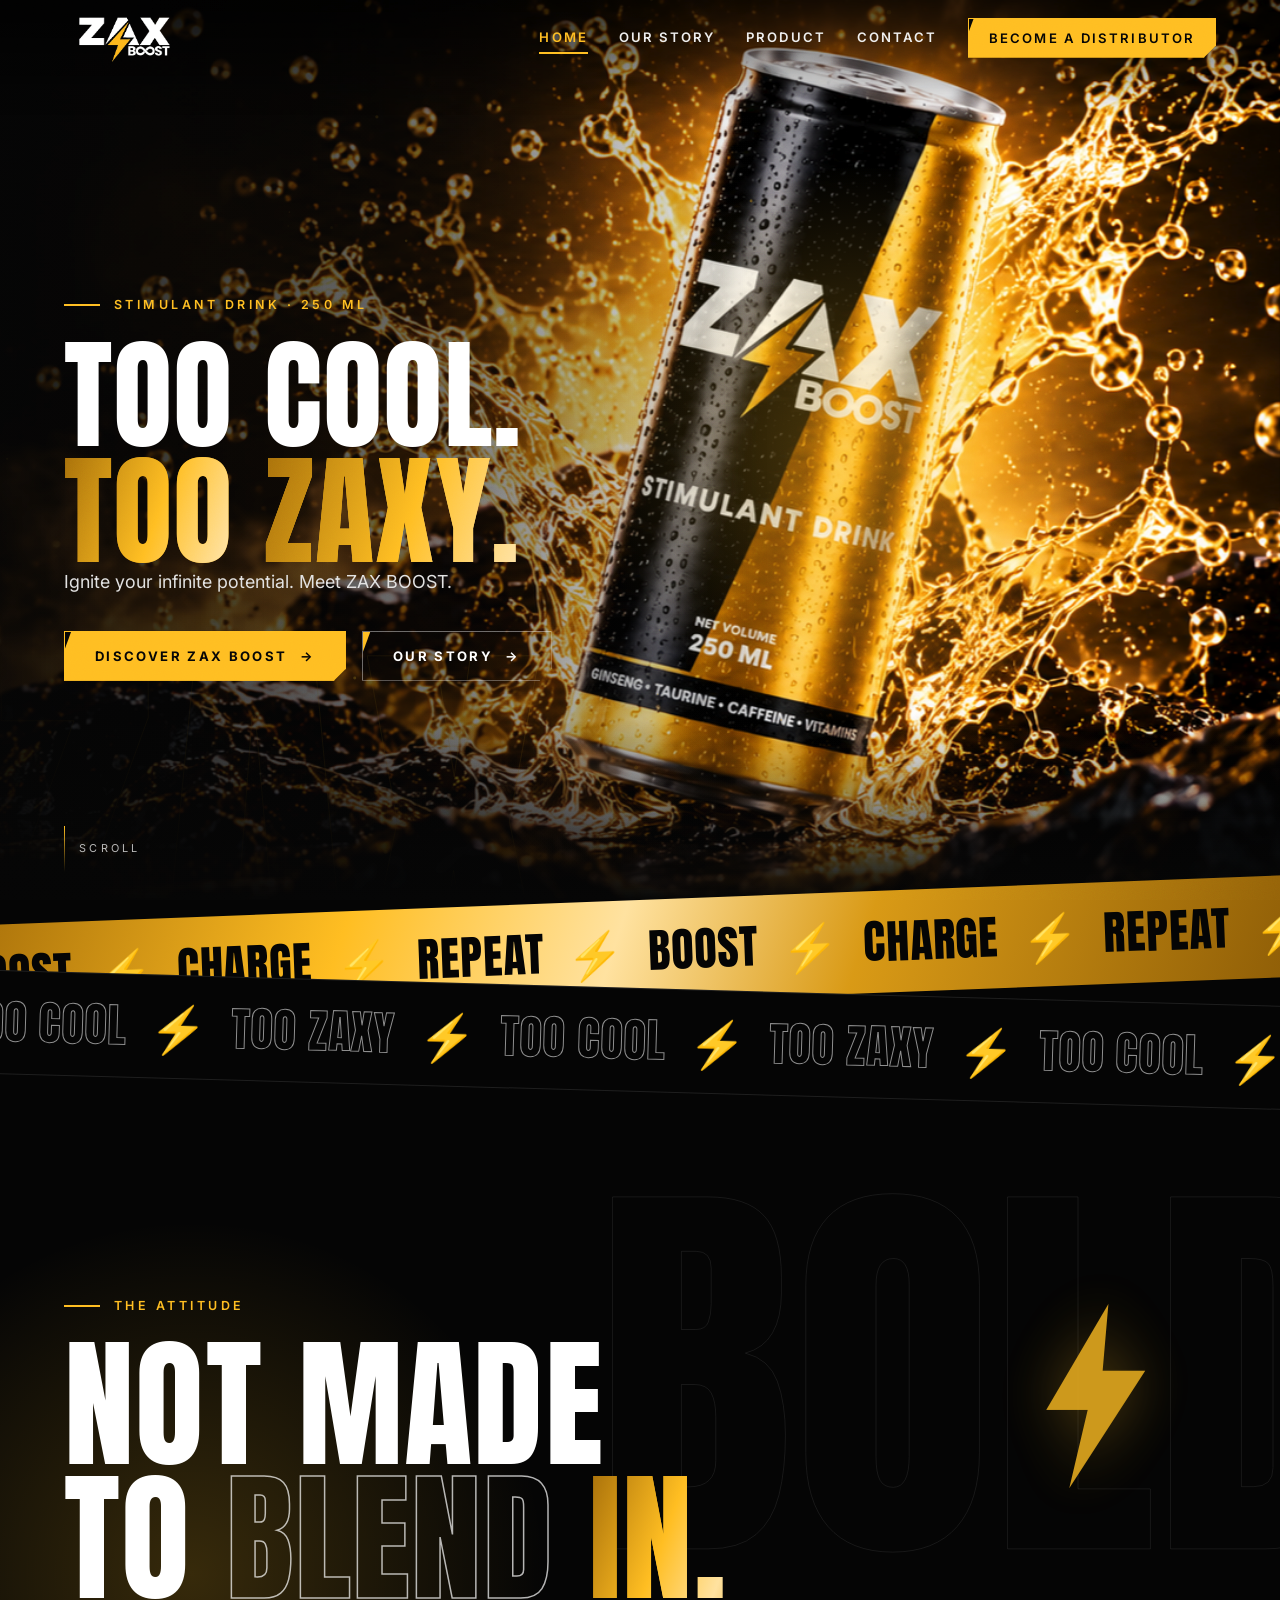
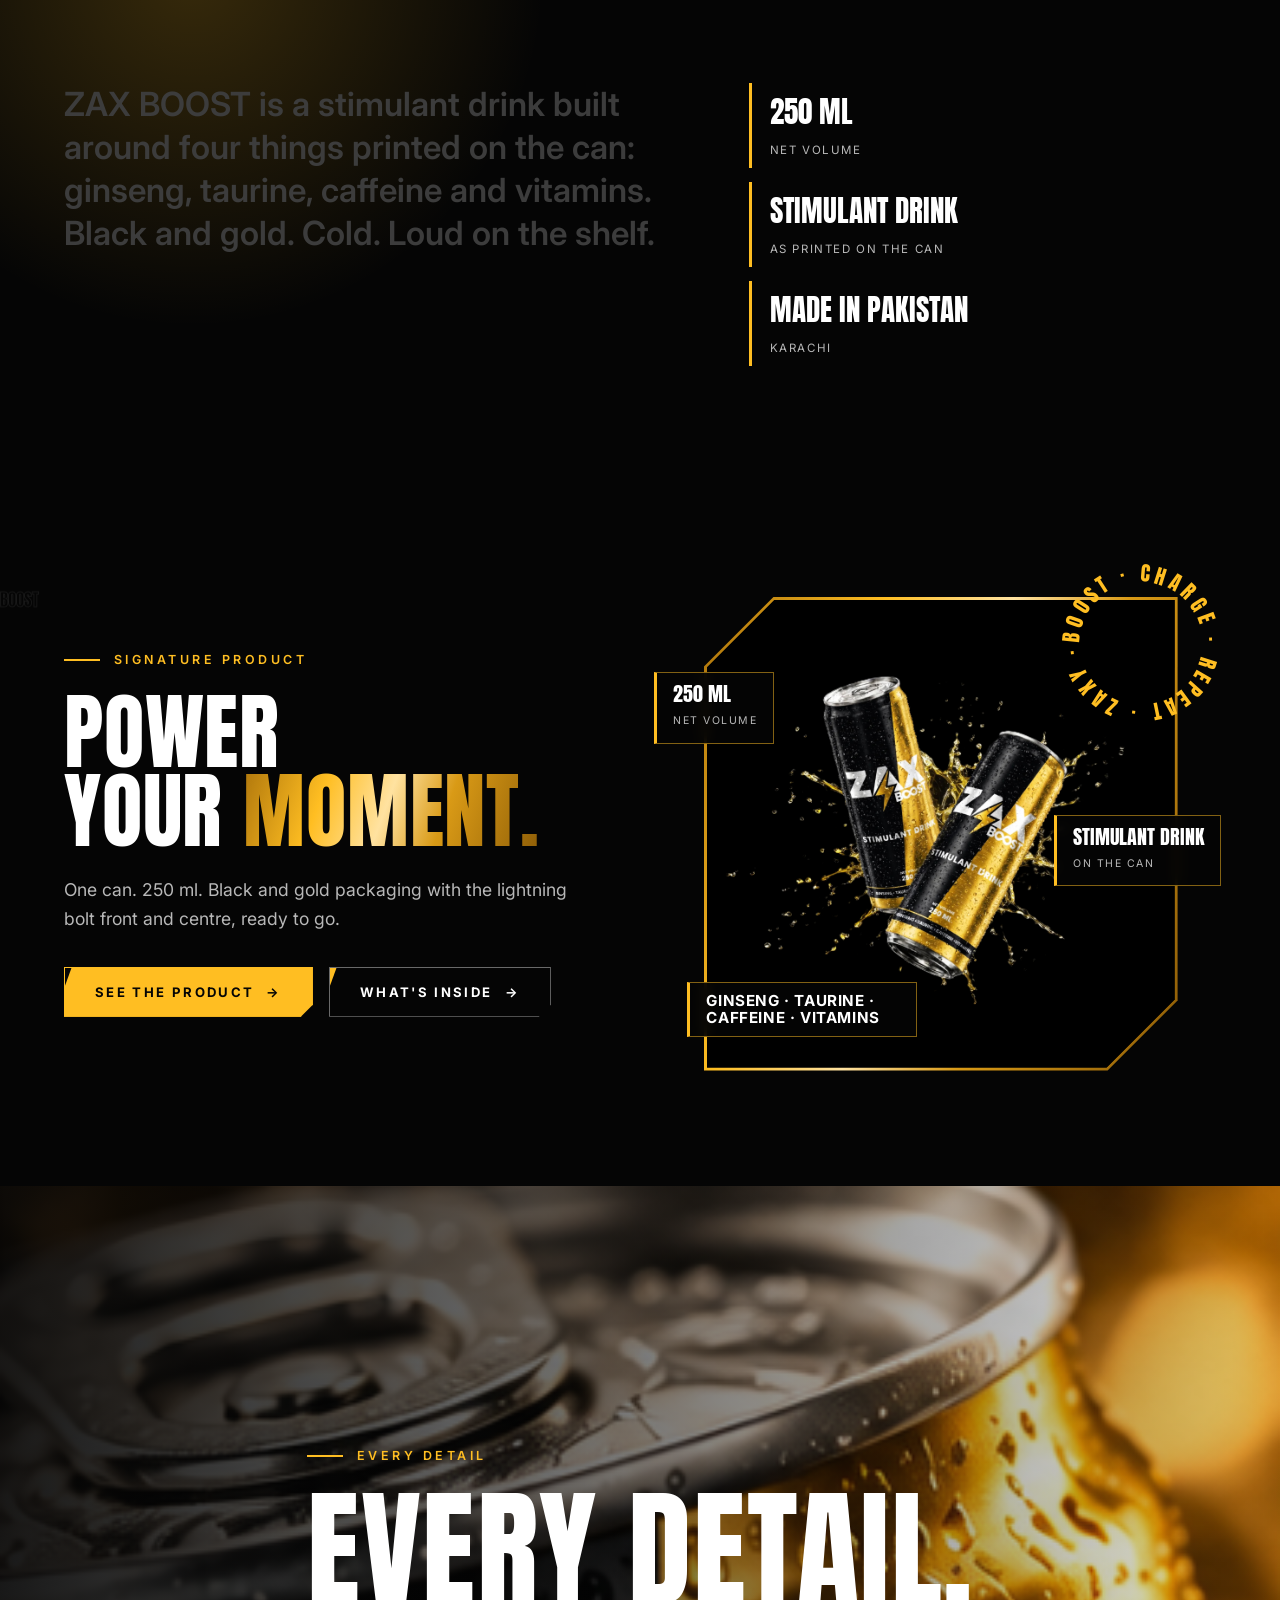
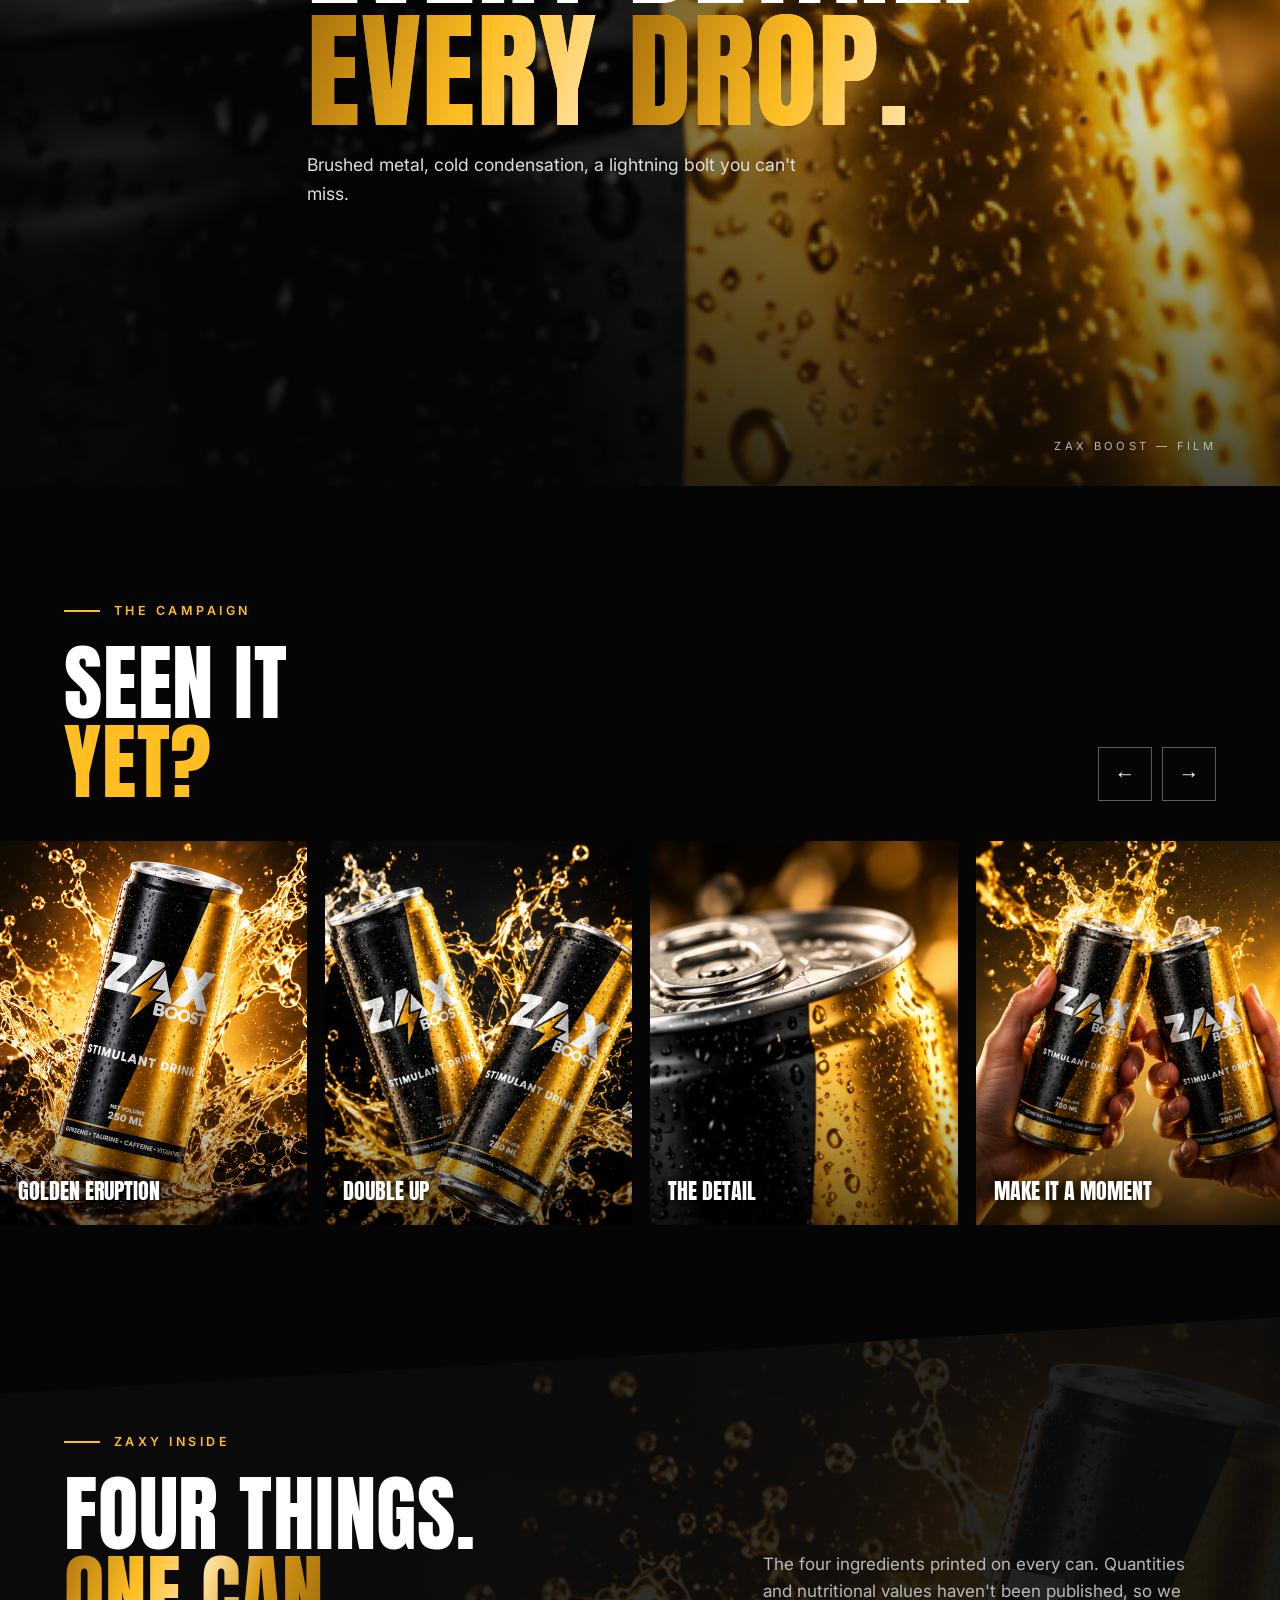
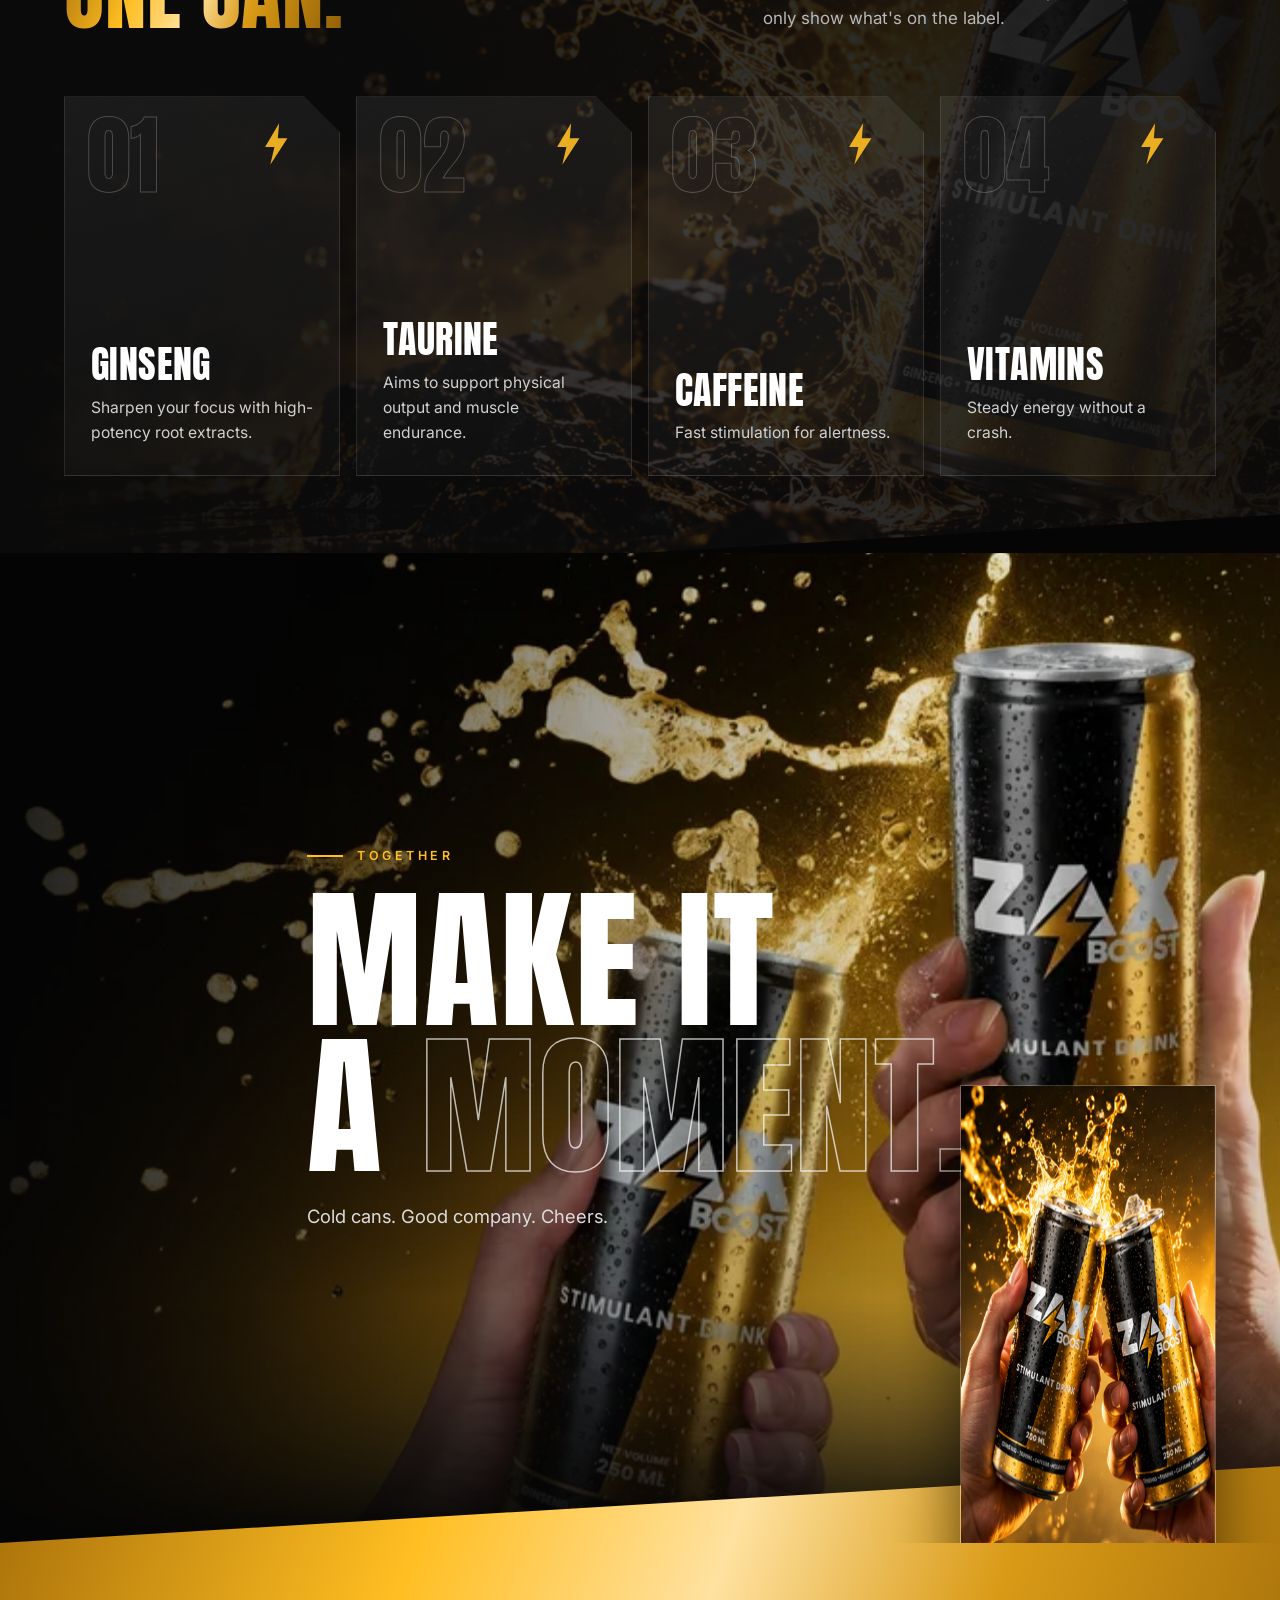
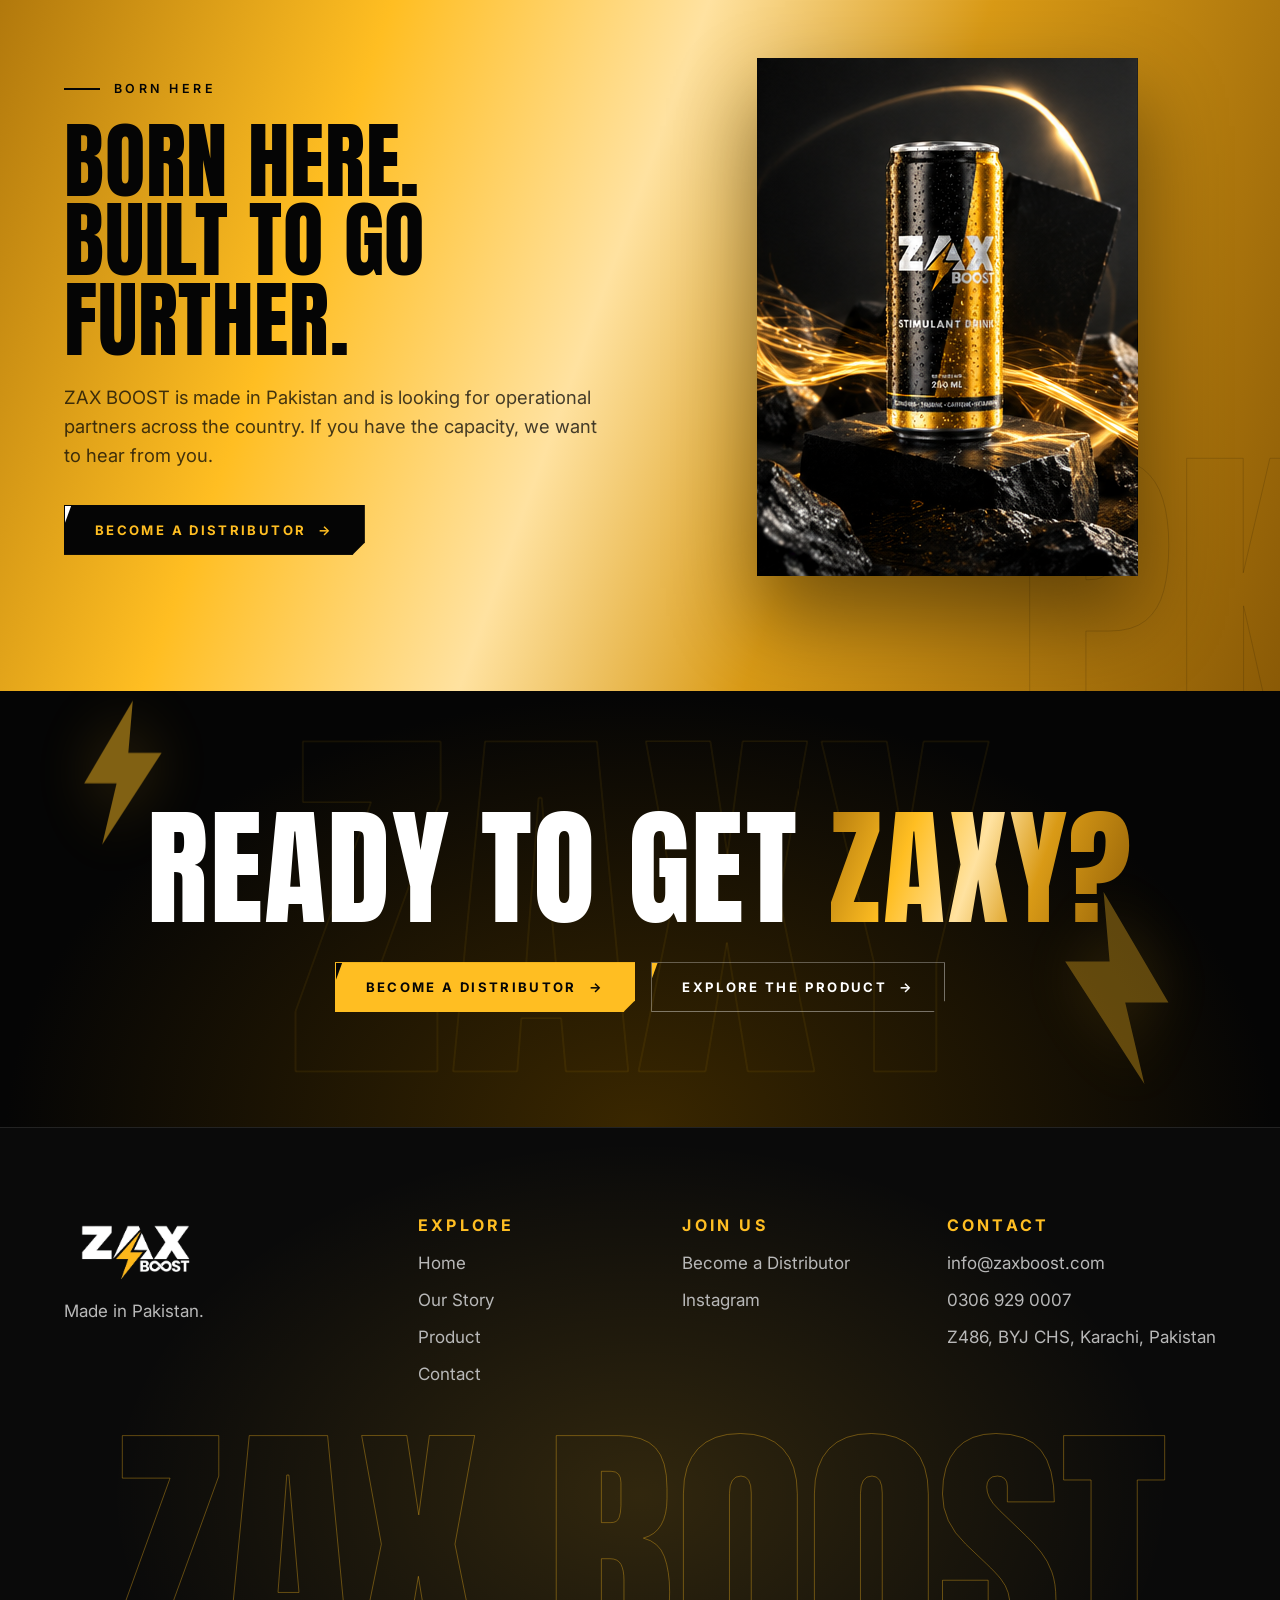
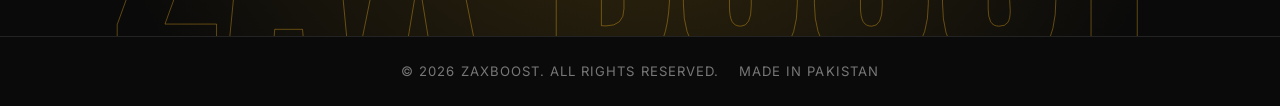
==== index.html @ 8b6665fb "Initial project setup" ====
<!doctype html>
<html lang="en">
<head>
<meta charset="utf-8">
<meta name="viewport" content="width=device-width,initial-scale=1">
<title>ZAX BOOST | Ignite Your Infinite Potential</title>
<meta name="description" content="ZAX BOOST stimulant drink — ginseng, taurine, caffeine and vitamins. Too cool. Too Zaxy. Made in Pakistan.">
<meta property="og:title" content="ZAX BOOST | Ignite Your Infinite Potential"><meta property="og:description" content="ZAX BOOST stimulant drink — ginseng, taurine, caffeine and vitamins. Too cool. Too Zaxy. Made in Pakistan."><meta property="og:type" content="website">
<meta property="og:image" content="assets/images/hero-splash-1.png">
<meta name="theme-color" content="#050505">
<link rel="icon" href="assets/images/logo.png">
<link rel="preload" as="image" href="assets/images/hero-splash-1.png" fetchpriority="high">
<link rel="preconnect" href="https://fonts.googleapis.com"><link rel="preconnect" href="https://fonts.gstatic.com" crossorigin>
<link href="https://fonts.googleapis.com/css2?family=Anton&family=Inter:wght@400;600;700&display=swap" rel="stylesheet">
<link rel="stylesheet" href="assets/css/style.css">
</head>
<body>
<a class="skip" href="#main">Skip to content</a>
<header class="site-header">
  <div class="wrap">
    <a class="logo" href="./" aria-label="ZAX BOOST home"><img src="assets/images/logo.png" alt="ZAX BOOST" width="755" height="331"></a>
    <button class="menu-btn" aria-expanded="false" aria-controls="nav" aria-label="Open menu"><span></span></button>
    <nav class="nav" id="nav" aria-label="Main">
      <a href="./" aria-current="page">Home</a>
      <a href="about/">Our Story</a>
      <a href="product/">Product</a>
      <a href="contact/">Contact</a>
      <a class="btn" href="distributor/">Become a Distributor</a>
    </nav>
  </div>
</header>
<main id="main">

<section class="hero" id="top">
  <div class="hero-still"><img src="assets/images/hero-splash-1.png" alt="A ZAX BOOST can erupting from golden liquid and black rock" fetchpriority="high" width="2057" height="765"></div>
  <div class="hero-video-wrap" aria-hidden="true"><video class="hero-video" data-hero autoplay muted loop playsinline preload="auto" poster="assets/images/hero-splash-1.png" tabindex="-1"><source src="assets/videos/video-a.mp4" type="video/mp4"></video></div>
  <div class="hero-glow" aria-hidden="true"></div>
  <div class="hero-word" aria-hidden="true" data-speed=".1">ZAX</div>
  <canvas id="sparks" aria-hidden="true"></canvas>
  <div class="wrap"><div class="hero-copy">
    <div class="eyebrow">Stimulant Drink · 250 ml</div>
    <h1 data-split data-now>Too cool.<br><em class="shine" style="font-style:normal">Too Zaxy.</em></h1>
    <p class="lead">Ignite your infinite potential. Meet ZAX BOOST.</p>
    <div class="btn-row"><a class="btn" href="product/">Discover ZAX BOOST</a><a class="btn ghost" href="about/">Our Story</a></div>
  </div></div>
  <div class="scroll-cue"><i></i>Scroll</div>
</section>
<div class="ribbons" aria-hidden="true">
  <div class="ribbon a"><div class="ribbon-track"><span>Boost</span><span>⚡</span><span>Charge</span><span>⚡</span><span>Repeat</span><span>⚡</span><span>Boost</span><span>⚡</span><span>Charge</span><span>⚡</span><span>Repeat</span><span>⚡</span><span>Boost</span><span>⚡</span><span>Charge</span><span>⚡</span><span>Repeat</span><span>⚡</span><span>Boost</span><span>⚡</span><span>Charge</span><span>⚡</span><span>Repeat</span><span>⚡</span><span>Boost</span><span>⚡</span><span>Charge</span><span>⚡</span><span>Repeat</span><span>⚡</span><span>Boost</span><span>⚡</span><span>Charge</span><span>⚡</span><span>Repeat</span><span>⚡</span><span>Boost</span><span>⚡</span><span>Charge</span><span>⚡</span><span>Repeat</span><span>⚡</span><span>Boost</span><span>⚡</span><span>Charge</span><span>⚡</span><span>Repeat</span><span>⚡</span></div></div>
  <div class="ribbon b"><div class="ribbon-track"><span>Too cool</span><span class="fill">⚡</span><span>Too Zaxy</span><span class="fill">⚡</span><span>Too cool</span><span class="fill">⚡</span><span>Too Zaxy</span><span class="fill">⚡</span><span>Too cool</span><span class="fill">⚡</span><span>Too Zaxy</span><span class="fill">⚡</span><span>Too cool</span><span class="fill">⚡</span><span>Too Zaxy</span><span class="fill">⚡</span><span>Too cool</span><span class="fill">⚡</span><span>Too Zaxy</span><span class="fill">⚡</span><span>Too cool</span><span class="fill">⚡</span><span>Too Zaxy</span><span class="fill">⚡</span><span>Too cool</span><span class="fill">⚡</span><span>Too Zaxy</span><span class="fill">⚡</span><span>Too cool</span><span class="fill">⚡</span><span>Too Zaxy</span><span class="fill">⚡</span></div></div>
</div>

<section class="section manifesto">
  <div class="bg-word" aria-hidden="true" style="right:-6vw;top:12%;font-size:clamp(12rem,32vw,30rem)" data-speed=".08">BOLD</div>
  <div class="glow" style="left:-15%;top:10%" aria-hidden="true"></div>
  <svg class="bolt" viewBox="0 0 100 160" style="right:10%;top:22%;width:clamp(60px,9vw,130px);opacity:.8" data-speed="-.1" aria-hidden="true"><path d="M62 0 8 92h36L28 160 94 58H57z"/></svg>
  <div class="wrap">
    <div class="eyebrow">The attitude</div>
    <h2 data-split>Not made<br>to <span class="outline">blend</span> <em class="shine" style="font-style:normal">in.</em></h2>
    <div class="cols">
      <p class="big" data-fill>ZAX BOOST is a stimulant drink built around four things printed on the can: ginseng, taurine, caffeine and vitamins. Black and gold. Cold. Loud on the shelf.</p>
      <ul class="chips reveal rv-right">
        <li><b>250 ml</b><small>Net volume</small></li>
        <li><b>Stimulant drink</b><small>As printed on the can</small></li>
        <li><b>Made in Pakistan</b><small>Karachi</small></li>
      </ul>
    </div>
  </div>
</section>

<section class="section showcase cut-both">
  <div class="bg-word" aria-hidden="true" data-speed=".07">BOOST</div>
  <div class="wrap showcase-grid">
    <div>
      <div class="eyebrow">Signature product</div>
      <h2 data-split>Power<br>your <span class="metal">moment.</span></h2>
      <p class="reveal d1" style="margin-top:26px;max-width:30em;font-size:1.1rem">One can. 250 ml. Black and gold packaging with the lightning bolt front and centre, ready to go.</p>
      <div class="btn-row reveal d2"><a class="btn" href="product/">See the product</a><a class="btn ghost" href="#ingredients">What's inside</a></div>
    </div>
    <div class="sc-visual reveal rv-scale" data-tilt>
  <div class="sc-border"><div class="sc-frame"><img src="assets/images/can-renders.jpg" alt="Two ZAX BOOST cans bursting through golden liquid on black" width="1080" height="1080" loading="lazy"><span class="sc-sweep" aria-hidden="true"></span></div></div>
  <div class="sc-tag t1"><b>250 ml</b><small>Net volume</small></div>
  <div class="sc-tag t2"><b>Stimulant drink</b><small>On the can</small></div>
  <div class="sc-tag t3"><b>Ginseng · Taurine · Caffeine · Vitamins</b></div>
  <svg class="ring-text" viewBox="0 0 120 120" aria-hidden="true"><defs><path id="rp" d="M60 60m-46 0a46 46 0 1 1 92 0a46 46 0 1 1-92 0"/></defs><text><textPath href="#rp" textLength="286" lengthAdjust="spacing">Boost · Charge · Repeat · Zaxy ·</textPath></text></svg>
</div>
  </div>
</section>

<section class="cine">
  <video class="bgvid" muted loop playsinline preload="none" poster="assets/images/macro-can-detail.png" data-src="assets/videos/video-b.mp4" aria-hidden="true" tabindex="-1"></video>
  <div class="wrap"><div style="max-width:760px"><div class="eyebrow">Every detail</div>
    <h2 data-split>Every detail.<br><span class="shine">Every drop.</span></h2>
    <p class="reveal d2" style="margin-top:20px;max-width:28em;font-size:1.1rem;color:#ddd">Brushed metal, cold condensation, a lightning bolt you can't miss.</p></div></div>
  <span class="tag">ZAX BOOST — film</span>
</section>

<section class="section" style="padding-bottom:clamp(60px,8vw,110px)">
  <div class="wrap rail-head">
    <div><div class="eyebrow">The campaign</div><h2 data-split>Seen it<br><span class="gold">yet?</span></h2></div>
    <div class="rail-ctrl"><button type="button" data-rail="prev" aria-label="Previous images">←</button><button type="button" data-rail="next" aria-label="Next images">→</button></div>
  </div>
  <div class="rail-wrap"><div class="rail" tabindex="0" aria-label="Campaign gallery, scroll horizontally"><figure class="rail-item" style="--op:78% 50%"><img src="assets/images/hero-splash-1.png" alt="ZAX BOOST can erupting from golden liquid and black rock" loading="lazy" draggable="false"><figcaption>Golden eruption</figcaption></figure><figure class="rail-item"><img src="assets/images/double-can-splash.png" alt="Two ZAX BOOST cans in a liquid splash" loading="lazy" draggable="false"><figcaption>Double up</figcaption></figure><figure class="rail-item"><img src="assets/images/macro-can-detail.png" alt="Close-up of a cold ZAX BOOST can lid" loading="lazy" draggable="false"><figcaption>The detail</figcaption></figure><figure class="rail-item"><img src="assets/images/hands-toasting.png" alt="Two hands toasting ZAX BOOST cans" loading="lazy" draggable="false"><figcaption>Make it a moment</figcaption></figure><figure class="rail-item"><img src="assets/images/product-pedestal.png" alt="ZAX BOOST can on a black stone pedestal" loading="lazy" draggable="false"><figcaption>On the rocks</figcaption></figure><figure class="rail-item"><img src="assets/images/ice-splash-action.png" alt="ZAX BOOST can mid-splash with ice cubes" loading="lazy" draggable="false"><figcaption>Ice cold</figcaption></figure><figure class="rail-item"><img src="assets/images/product-on-ice.png" alt="ZAX BOOST can on ice with golden splash" loading="lazy" draggable="false"><figcaption>Chilled</figcaption></figure></div></div>
</section>

<section class="section ingredients cut-both" id="ingredients" style="margin-block:calc(var(--cut) * -.5)">
  <video class="bgvid" muted loop playsinline preload="none" poster="assets/images/hero-splash-1.png" data-src="assets/videos/video-c.mp4" aria-hidden="true" tabindex="-1"></video>
  <div class="wrap">
    <div class="ingr-head">
      <div><div class="eyebrow">Zaxy inside</div><h2 data-split>Four things.<br><span class="metal">One can.</span></h2></div>
      <p class="reveal d1">The four ingredients printed on every can. Quantities and nutritional values haven't been published, so we only show what's on the label.</p>
    </div>
    <div class="ingr-grid"><article class="ingr-card reveal d0"><span class="num" aria-hidden="true">01</span><svg class="ib" viewBox="0 0 100 160" aria-hidden="true"><path d="M62 0 8 92h36L28 160 94 58H57z"/></svg><h3>Ginseng</h3><p>Sharpen your focus with high-potency root extracts.</p></article><article class="ingr-card reveal d1"><span class="num" aria-hidden="true">02</span><svg class="ib" viewBox="0 0 100 160" aria-hidden="true"><path d="M62 0 8 92h36L28 160 94 58H57z"/></svg><h3>Taurine</h3><p>Aims to support physical output and muscle endurance.</p></article><article class="ingr-card reveal d2"><span class="num" aria-hidden="true">03</span><svg class="ib" viewBox="0 0 100 160" aria-hidden="true"><path d="M62 0 8 92h36L28 160 94 58H57z"/></svg><h3>Caffeine</h3><p>Fast stimulation for alertness.</p></article><article class="ingr-card reveal d3"><span class="num" aria-hidden="true">04</span><svg class="ib" viewBox="0 0 100 160" aria-hidden="true"><path d="M62 0 8 92h36L28 160 94 58H57z"/></svg><h3>Vitamins</h3><p>Steady energy without a crash.</p></article></div>
  </div>
</section>

<section class="moment">
  <div class="bgimg-wrap" data-speed="-.08"><img src="assets/images/section3.jpg" alt="Two hands toasting ZAX BOOST cans in a golden splash" loading="lazy" width="1600" height="595"></div>
  <div class="wrap">
    <div class="eyebrow">Together</div>
    <h2 data-split>Make it<br>a <span class="outline">moment.</span></h2>
    <p class="reveal d2" style="max-width:26em;font-size:1.15rem;color:#ddd;margin-top:22px">Cold cans. Good company. Cheers.</p>
  </div>
  <img class="polaroid reveal rv-scale" src="assets/images/hands-toasting.png" alt="Hands toasting two ZAX BOOST cans" loading="lazy" width="394" height="518">
</section>

<section class="section panel-gold cut-top" style="margin-top:calc(var(--cut) * -1);padding-top:calc(var(--cut) + clamp(60px,9vw,130px))">
  <div class="bg-word" aria-hidden="true" data-speed=".05">PK</div>
  <div class="wrap split">
    <div>
      <div class="eyebrow">Born here</div>
      <h2 data-split>Born here.<br>Built to go further.</h2>
      <p class="reveal d1" style="margin-top:24px;max-width:32em;font-size:1.15rem">ZAX BOOST is made in Pakistan and is looking for operational partners across the country. If you have the capacity, we want to hear from you.</p>
      <div class="btn-row reveal d2"><a class="btn dark" href="distributor/">Become a Distributor</a></div>
    </div>
    <div class="frame reveal rv-scale" style="aspect-ratio:381/518"><img src="assets/images/product-pedestal.png" alt="ZAX BOOST can on a black stone pedestal" loading="lazy" width="381" height="518"></div>
  </div>
</section>

<section class="section cta-band"><div class="bg-word" aria-hidden="true" data-speed=".05">ZAXY</div><svg class="bolt" viewBox="0 0 100 160" style="left:6%;top:12%;width:90px;opacity:.5" data-speed=".1" aria-hidden="true"><path d="M62 0 8 92h36L28 160 94 58H57z"/></svg><svg class="bolt" viewBox="0 0 100 160" style="right:8%;bottom:10%;width:120px;opacity:.35;transform:scaleX(-1)" data-speed="-.06" aria-hidden="true"><path d="M62 0 8 92h36L28 160 94 58H57z"/></svg>
<div class="wrap"><h2 data-split>Ready to get <span class="metal">Zaxy?</span></h2><div class="btn-row reveal d1"><a class="btn" href="distributor/">Become a Distributor</a><a class="btn ghost" href="product/">Explore the Product</a></div></div></section>
</main>
<footer class="site-footer">
  <div class="wrap">
    <div class="foot-grid">
      <div><img src="assets/images/logo.png" alt="ZAX BOOST" width="755" height="331" loading="lazy"><p>Made in Pakistan.</p></div>
      <div><h3>Explore</h3><ul><li><a href="./">Home</a></li><li><a href="about/">Our Story</a></li><li><a href="product/">Product</a></li><li><a href="contact/">Contact</a></li></ul></div>
      <div><h3>Join Us</h3><ul><li><a href="distributor/">Become a Distributor</a></li><li><a href="https://www.instagram.com/zaxboost/" target="_blank" rel="noopener">Instagram</a></li></ul></div>
      <div><h3>Contact</h3><ul><li><a href="mailto:info@zaxboost.com">info@zaxboost.com</a></li><li><a href="tel:03069290007">0306 929 0007</a></li><li>Z486, BYJ CHS, Karachi, Pakistan</li></ul></div>
    </div>
    <div class="foot-mark" aria-hidden="true" data-speed="-.03">ZAX BOOST</div>
  </div>
  <div class="foot-bottom"><div class="wrap" style="display:flex;justify-content:space-between;gap:20px;flex-wrap:wrap"><span>© 2026 ZAXBOOST. All rights reserved.</span><span>Made in Pakistan</span></div></div>
</footer>
<script src="assets/js/main.js" defer></script>
</body>
</html>
---- assets/css/style.css ----
/* ZAX BOOST — design system + motion. Palette sampled from packaging + campaign renders. */
:root{
  --obsidian:#050505; --black:#0a0a0a; --charcoal:#141414; --panel:#111; --line:rgba(255,255,255,.1);
  --gold:#d99a16; --gold-hot:#ffbe22; --champagne:#ffe2a0; --white:#fff; --grey:#b8b8b8;
  --metal:linear-gradient(110deg,#a8700a 0%,#ffbe22 28%,#ffe2a0 48%,#d99a16 66%,#8a5a06 100%);
  --display:"Anton","Bebas Neue","Arial Narrow Bold",Impact,sans-serif;
  --body:"Inter","Segoe UI",system-ui,-apple-system,Arial,sans-serif;
  --gutter:clamp(20px,5vw,72px); --max:1320px; --header:76px; --cut:clamp(28px,6vw,90px);
  --ease:cubic-bezier(.2,.7,.2,1);
}
*,*::before,*::after{box-sizing:border-box}
html{scroll-behavior:smooth;-webkit-text-size-adjust:100%;overflow-x:clip}
body{margin:0;background:var(--obsidian);color:var(--white);font-family:var(--body);font-size:17px;line-height:1.6;overflow-x:clip}
body::after{content:"";position:fixed;inset:0;z-index:150;pointer-events:none;opacity:.07;mix-blend-mode:overlay;background-image:url("data:image/svg+xml;utf8,<svg xmlns='http://www.w3.org/2000/svg' width='180' height='180'><filter id='n'><feTurbulence type='fractalNoise' baseFrequency='.9' numOctaves='2' stitchTiles='stitch'/></filter><rect width='100%' height='100%' filter='url(%23n)'/></svg>")}
img,video{max-width:100%;display:block}
a{color:inherit;text-decoration:none}
h1,h2,h3{font-family:var(--display);font-weight:400;text-transform:uppercase;line-height:.95;margin:0;letter-spacing:.01em}
h1{font-size:clamp(3rem,9vw,8.5rem)} h2{font-size:clamp(2.4rem,6.5vw,5.8rem)} h3{font-size:clamp(1.5rem,2.6vw,2.2rem)}
p{margin:0 0 1em;color:var(--grey)}
.gold{color:var(--gold-hot)}
.metal{background:var(--metal);-webkit-background-clip:text;background-clip:text;color:transparent;-webkit-text-fill-color:transparent}
.outline{color:transparent;-webkit-text-stroke:1.5px rgba(255,255,255,.7)}
.wrap{max-width:var(--max);margin:0 auto;padding:0 var(--gutter);position:relative}
.eyebrow{font-size:.78rem;letter-spacing:.28em;text-transform:uppercase;color:var(--gold-hot);display:flex;align-items:center;gap:14px;margin-bottom:22px;font-weight:600}
.eyebrow::before{content:"";width:36px;height:2px;background:var(--gold-hot)}
:focus-visible{outline:2px solid var(--gold-hot);outline-offset:3px}
.skip{position:absolute;left:-999px;top:8px;background:var(--gold-hot);color:#000;padding:10px 16px;z-index:300;font-weight:700}
.skip:focus{left:8px}
[data-speed]{transform:translate3d(0,var(--py,0px),0) scale(var(--sc,1));will-change:transform}

/* progress + back to top + cursor */
.progress{position:fixed;top:0;left:0;right:0;height:3px;z-index:210;transform:scaleX(0);transform-origin:left;background:var(--metal)}
.to-top{position:fixed;right:22px;bottom:22px;z-index:120;width:52px;height:52px;border:1.5px solid var(--gold-hot);background:rgba(5,5,5,.8);color:var(--gold-hot);cursor:pointer;opacity:0;visibility:hidden;transform:translateY(14px);transition:.4s var(--ease);clip-path:polygon(0 0,100% 0,100% 70%,70% 100%,0 100%);font-size:1.3rem}
.to-top.show{opacity:1;visibility:visible;transform:none}
.to-top:hover{background:var(--gold-hot);color:#000}
.cursor-dot,.cursor-ring{position:fixed;left:0;top:0;z-index:220;pointer-events:none;border-radius:50%;opacity:0;transition:opacity .3s,width .3s var(--ease),height .3s var(--ease),background .3s,border-color .3s;will-change:transform}
.cursor-dot{width:6px;height:6px;margin:-3px 0 0 -3px;background:var(--gold-hot)}
.cursor-ring{width:36px;height:36px;margin:-18px 0 0 -18px;border:1.5px solid rgba(255,190,34,.7)}
.cursor-on .cursor-dot,.cursor-on .cursor-ring{opacity:1}
.cursor-hover .cursor-ring{width:64px;height:64px;margin:-32px 0 0 -32px;background:rgba(255,190,34,.12);border-color:var(--gold-hot)}

/* header */
.site-header{position:fixed;inset:0 0 auto 0;height:var(--header);z-index:100;display:flex;align-items:center;transition:background .4s,height .4s var(--ease),border-color .4s;border-bottom:1px solid transparent}
.site-header::before{content:"";position:absolute;inset:0 0 -40px;background:linear-gradient(rgba(0,0,0,.75),transparent);z-index:-1;transition:opacity .4s;pointer-events:none}
.site-header.solid{height:60px;background:rgba(5,5,5,.9);backdrop-filter:blur(12px);border-color:var(--line)}
.site-header.solid::before{opacity:0}
.site-header .wrap{display:flex;align-items:center;justify-content:space-between;width:100%}
.logo img{height:54px;width:auto;object-fit:contain;transition:height .4s var(--ease)}
.site-header.solid .logo img{height:40px}
.nav{display:flex;align-items:center;gap:clamp(16px,2.4vw,36px)}
.nav a{font-size:.82rem;letter-spacing:.16em;text-transform:uppercase;font-weight:600;position:relative;padding:6px 0;color:#eee;transition:color .25s}
.nav a:not(.btn)::after{content:"";position:absolute;left:0;bottom:0;height:2px;width:100%;background:var(--gold-hot);transform:scaleX(0);transform-origin:right;transition:transform .4s var(--ease)}
.nav a:not(.btn):hover::after,.nav a[aria-current="page"]::after{transform:scaleX(1);transform-origin:left}
.nav a:hover,.nav a[aria-current="page"]{color:var(--gold-hot)}
.menu-btn{display:none;background:rgba(5,5,5,.5);border:1px solid var(--line);color:#fff;width:46px;height:46px;border-radius:2px;cursor:pointer;position:relative;z-index:2}
.menu-btn span,.menu-btn span::before,.menu-btn span::after{position:absolute;left:12px;width:20px;height:2px;background:#fff;content:"";transition:.3s}
.menu-btn span{top:22px}.menu-btn span::before{left:0;top:-7px}.menu-btn span::after{left:0;top:7px}
.menu-open .menu-btn span{background:transparent}
.menu-open .menu-btn span::before{top:0;transform:rotate(45deg)}.menu-open .menu-btn span::after{top:0;transform:rotate(-45deg)}

/* buttons */
.btn{--mx:0px;--my:0px;display:inline-flex;align-items:center;gap:12px;padding:16px 30px;font:700 .82rem var(--body);letter-spacing:.18em;text-transform:uppercase;border:1.5px solid var(--gold-hot);background:var(--gold-hot);color:#050505;cursor:pointer;position:relative;overflow:hidden;transition:color .3s,transform .25s var(--ease),box-shadow .3s;isolation:isolate;transform:translate(var(--mx),var(--my));clip-path:polygon(0 0,100% 0,100% calc(100% - 12px),calc(100% - 12px) 100%,0 100%)}
.btn::before{content:"";position:absolute;inset:0;background:var(--obsidian);transform:translateX(-101%) skewX(-20deg);transform-origin:left;transition:transform .5s var(--ease);z-index:-1}
.btn::after{content:"→";transition:transform .3s var(--ease)}
.btn:hover{color:var(--gold-hot);box-shadow:0 10px 30px rgba(255,190,34,.25)}
.btn:hover::before{transform:translateX(0) skewX(-20deg) scaleX(1.3)}
.btn:hover::after{transform:translateX(6px)}
.btn:active{transform:translate(var(--mx),var(--my)) scale(.96)}
.btn.ghost{background:transparent;color:#fff;border-color:rgba(255,255,255,.4)}
.btn.ghost::before{background:var(--gold-hot)}
.btn.ghost:hover{color:#050505;border-color:var(--gold-hot)}
.btn.dark{background:#050505;color:var(--gold-hot);border-color:#050505}
.btn.dark::before{background:#fff}
.btn.dark:hover{color:#050505}
.nav a.btn{padding:11px 20px;color:#050505}.nav a.btn::after{display:none}.nav a.btn:hover,.nav a.btn[aria-current="page"]:hover{color:var(--gold-hot)}
.nav a.btn[aria-current="page"]{color:#050505}
.btn-row{display:flex;gap:16px;flex-wrap:wrap;margin-top:34px}

/* split-word headline reveal */
.js [data-split] .w{display:inline-block;overflow:hidden;vertical-align:top;padding:.04em .02em .1em;margin:-.04em -.02em -.1em}
.js [data-split] .wi{display:inline-block;transform:translateY(112%) rotate(4deg);transform-origin:left bottom;transition:transform 1s var(--ease);transition-delay:calc(var(--i,0)*70ms)}
.js [data-split].in .wi{transform:none}
.shine .wi,.shine{background:var(--metal);background-size:220% 100%;-webkit-background-clip:text;background-clip:text;color:transparent;-webkit-text-fill-color:transparent;animation:shimmer 6s linear infinite}
@keyframes shimmer{to{background-position:-220% 0}}
.js [data-fill] .fw{color:#3c3c3c;transition:color .35s}
.js [data-fill] .fw.on{color:#fff}

/* hero */
.hero{position:relative;min-height:100svh;display:flex;align-items:center;overflow:hidden;background:var(--obsidian);isolation:isolate}
.hero-still{position:absolute;inset:0;z-index:0;transition:opacity 1.2s .3s}
.hero-still img{width:100%;height:100%;object-fit:cover;object-position:78% 50%;transform:scale(1.08);animation:heroZoom 2.4s var(--ease) forwards}
@keyframes heroZoom{to{transform:none}}
.hero-video-wrap{position:absolute;top:0;bottom:0;right:-3%;width:78%;z-index:1;opacity:0;transition:opacity 1.2s;-webkit-mask-image:linear-gradient(90deg,transparent 0,#000 30%);mask-image:linear-gradient(90deg,transparent 0,#000 30%)}
.hero-video{width:100%;height:100%;object-fit:cover}
.hero.is-playing .hero-video-wrap{opacity:1}
.hero.is-playing .hero-still{opacity:0}
.hero-glow{position:absolute;right:8%;top:14%;width:50vw;height:50vw;max-width:760px;max-height:760px;border-radius:50%;background:radial-gradient(circle,rgba(255,190,34,.3),transparent 62%);z-index:1;animation:pulse 6s ease-in-out infinite;pointer-events:none}
@keyframes pulse{50%{transform:scale(1.12);opacity:.65}}
.hero-word{position:absolute;left:-1vw;bottom:-5vw;z-index:1;font-family:var(--display);font-size:32vw;line-height:.8;color:transparent;-webkit-text-stroke:1px rgba(255,190,34,.18);pointer-events:none;white-space:nowrap;user-select:none}
#sparks{position:absolute;inset:0;width:100%;height:100%;z-index:2;pointer-events:none}
.hero::after{content:"";position:absolute;inset:0;z-index:2;background:linear-gradient(90deg,rgba(5,5,5,.92) 0%,rgba(5,5,5,.55) 36%,transparent 60%),linear-gradient(0deg,var(--obsidian) 0,transparent 20%);pointer-events:none}
.hero .wrap{z-index:3;padding-top:var(--header);width:100%}
.hero-copy{max-width:min(720px,56vw)}
.hero h1{font-size:clamp(3.2rem,9.5vw,9rem)}
.hero p.lead{font-size:clamp(1.05rem,1.4vw,1.3rem);max-width:28em;color:#e2e2e2;opacity:0;transform:translateY(20px);transition:.9s .9s var(--ease)}
.hero .btn-row{opacity:0;transform:translateY(20px);transition:.9s 1.1s var(--ease)}
.hero.ready .lead,.hero.ready .btn-row{opacity:1;transform:none}
.scroll-cue{position:absolute;bottom:28px;left:var(--gutter);z-index:3;display:flex;align-items:center;gap:14px;font-size:.68rem;letter-spacing:.3em;text-transform:uppercase;color:var(--grey)}
.scroll-cue i{display:block;width:1px;height:46px;background:linear-gradient(var(--gold-hot),transparent);animation:cue 2s ease-in-out infinite;transform-origin:top}
@keyframes cue{0%{transform:scaleY(0)}50%{transform:scaleY(1)}100%{transform:scaleY(1);opacity:0}}

/* ribbon marquee */
.ribbons{position:relative;z-index:5;margin:-5vw 0;padding:5vw 0;pointer-events:none}
.ribbon{overflow:hidden;white-space:nowrap;padding:14px 0;transform:rotate(-2.2deg);width:106%;margin-left:-3%}
.ribbon.a{background:var(--metal);color:#050505}
.ribbon.b{background:#050505;border-block:1px solid var(--line);transform:rotate(1.6deg);margin-top:-14px}
.ribbon-track{display:inline-flex;animation:marq 32s linear infinite}
.ribbon.b .ribbon-track{animation-direction:reverse;animation-duration:40s}
.ribbon span{font-family:var(--display);font-size:clamp(1.6rem,3.6vw,3rem);text-transform:uppercase;padding-right:.5em;letter-spacing:.02em}
.ribbon.b span{color:transparent;-webkit-text-stroke:1px rgba(255,255,255,.55)}
.ribbon.b span.fill{color:var(--gold-hot);-webkit-text-stroke:0}
@keyframes marq{to{transform:translateX(-50%)}}

/* sections */
section{position:relative}
.section{padding:clamp(64px,9vw,130px) 0}
.split{display:grid;grid-template-columns:1fr 1fr;gap:clamp(30px,6vw,100px);align-items:center}
.glow{position:absolute;width:60vw;height:60vw;max-width:800px;max-height:800px;border-radius:50%;background:radial-gradient(circle,rgba(255,190,34,.2),transparent 65%);pointer-events:none}
.bg-word{position:absolute;font-family:var(--display);text-transform:uppercase;line-height:.8;color:transparent;-webkit-text-stroke:1px rgba(255,255,255,.08);pointer-events:none;white-space:nowrap;user-select:none;z-index:0}
.bolt{position:absolute;pointer-events:none;z-index:0;filter:drop-shadow(0 0 30px rgba(255,190,34,.4))}
.bolt path{fill:var(--gold-hot)}
.cut-top{clip-path:polygon(0 var(--cut),100% 0,100% 100%,0 100%);margin-top:calc(var(--cut) * -1)}
.cut-bottom{clip-path:polygon(0 0,100% 0,100% calc(100% - var(--cut)),0 100%)}
.cut-both{clip-path:polygon(0 var(--cut),100% 0,100% calc(100% - var(--cut)),0 100%)}
.frame{position:relative;overflow:hidden;background:#000}
.frame img{width:100%;height:100%;object-fit:cover}
.parallax img{--sc:1.14}

/* manifesto */
.manifesto{overflow:hidden;padding-top:clamp(120px,16vw,230px)}
.manifesto h2{font-size:clamp(3.2rem,11vw,10.5rem);position:relative;z-index:1}
.manifesto .cols{display:grid;grid-template-columns:1.3fr 1fr;gap:clamp(30px,6vw,100px);margin-top:clamp(40px,6vw,80px);align-items:start;position:relative;z-index:1}
.manifesto .big{font-size:clamp(1.4rem,2.6vw,2.2rem);line-height:1.3;font-weight:600;margin:0}
.chips{list-style:none;margin:0;padding:0;display:grid;gap:14px}
.chips li{border-left:3px solid var(--gold-hot);padding:6px 0 6px 18px}
.chips b{display:block;font-family:var(--display);font-weight:400;font-size:1.8rem;text-transform:uppercase}
.chips small{color:var(--grey);letter-spacing:.14em;text-transform:uppercase;font-size:.72rem}

/* product showcase */
.ring-text{position:absolute;right:-4%;bottom:-6%;width:clamp(110px,16vw,190px);z-index:3;animation:spin 22s linear infinite}
.ring-text text{font-family:var(--display);font-size:15px;letter-spacing:.14em;fill:var(--gold-hot);text-transform:uppercase}

/* cinematic video */
.cine{min-height:100svh;display:flex;align-items:center;overflow:hidden;background:#000}
.bgvid,.cine>img.bgimg{position:absolute;inset:0;width:100%;height:100%;object-fit:cover}
.cine::after{content:"";position:absolute;inset:0;background:linear-gradient(90deg,rgba(5,5,5,.92),rgba(5,5,5,.45) 60%,rgba(5,5,5,.1)),linear-gradient(0deg,rgba(5,5,5,.7),transparent 40%)}
.cine .wrap{z-index:2}
.cine h2{font-size:clamp(3rem,10vw,9.5rem)}
.cine .tag{position:absolute;right:var(--gutter);bottom:30px;z-index:2;font-size:.7rem;letter-spacing:.3em;text-transform:uppercase;color:var(--grey)}

/* campaign rail */
.rail-head{display:flex;justify-content:space-between;align-items:flex-end;gap:20px;flex-wrap:wrap;margin-bottom:40px}
.rail-ctrl{display:flex;gap:10px}
.rail-ctrl button{width:54px;height:54px;border:1.5px solid rgba(255,255,255,.35);background:transparent;color:#fff;font-size:1.3rem;cursor:pointer;transition:.3s}
.rail-ctrl button:hover{background:var(--gold-hot);border-color:var(--gold-hot);color:#000}
.rail{display:flex;gap:18px;overflow-x:auto;scroll-snap-type:x proximity;padding:0 var(--gutter) 28px;scrollbar-width:thin;scrollbar-color:var(--gold) transparent;cursor:grab}
.rail.drag{cursor:grabbing;scroll-snap-type:none}
.rail-item{flex:0 0 auto;width:clamp(240px,24vw,340px);aspect-ratio:4/5;scroll-snap-align:start;position:relative;overflow:hidden;background:#000;margin:0}
.rail-item img{width:100%;height:100%;object-fit:cover;object-position:var(--op,50% 50%);transition:transform 1.4s var(--ease);-webkit-user-drag:none;user-select:none}
.rail-item:hover img{transform:scale(1.06)}
.rail-item figcaption{position:absolute;left:18px;bottom:16px;font-family:var(--display);text-transform:uppercase;font-size:1.4rem;text-shadow:0 2px 14px #000;z-index:2}
.rail-item::after{content:"";position:absolute;inset:0;background:linear-gradient(0deg,rgba(0,0,0,.6),transparent 40%);pointer-events:none}

/* ingredients */
.ingredients{background:var(--black);overflow:hidden}
.ingredients .bgvid{opacity:.4;mix-blend-mode:screen}
.ingredients::before{content:"";position:absolute;inset:0;z-index:1;background:linear-gradient(90deg,var(--black) 0,rgba(10,10,10,.6) 55%,rgba(10,10,10,.85));pointer-events:none}
.ingredients .wrap{z-index:2}

/* lifestyle */
.moment{min-height:110vh;display:flex;align-items:center;overflow:hidden;background:#000}
.moment>.bgimg-wrap{position:absolute;inset:-8% 0}
.moment>.bgimg-wrap img{width:100%;height:100%;object-fit:cover;object-position:70% 50%}
.moment::after{content:"";position:absolute;inset:0;background:linear-gradient(90deg,rgba(5,5,5,.9),rgba(5,5,5,.1) 70%),linear-gradient(0deg,var(--obsidian),transparent 25%)}
.moment .wrap{z-index:2}
.moment h2{font-size:clamp(3.4rem,12vw,11rem)}
.moment .polaroid{position:absolute;right:var(--gutter);bottom:-60px;width:clamp(150px,20vw,260px);z-index:3;border:1px solid rgba(255,255,255,.2);box-shadow:0 30px 60px rgba(0,0,0,.6);transform:rotate(4deg)}

/* distributor / gold panel */
.panel-gold{background:var(--metal);color:#050505;overflow:hidden}
.panel-gold p{color:rgba(5,5,5,.75)}
.panel-gold .eyebrow{color:#050505}.panel-gold .eyebrow::before{background:#050505}
.panel-gold .bg-word{-webkit-text-stroke:1px rgba(0,0,0,.14);font-size:clamp(9rem,26vw,24rem);right:-4vw;bottom:-6vw}
.panel-gold .frame{max-width:420px;margin-inline:auto;box-shadow:0 40px 80px rgba(0,0,0,.45);transform:rotate(2.5deg)}
.rule{height:2px;background:var(--metal);transform:scaleX(0);transform-origin:left;transition:transform 1.4s var(--ease)}
.rule.in{transform:none}
.no-js .rule{transform:none}

/* CTA */
.cta-band{text-align:center;background:radial-gradient(ellipse at 50% 100%,#3a2700,var(--obsidian) 70%);overflow:hidden}
.cta-band .bg-word{left:50%;top:50%;font-size:clamp(8rem,30vw,28rem);transform:translate(-50%,-50%);-webkit-text-stroke:1px rgba(255,190,34,.14)}
.cta-band .wrap{z-index:1}
.cta-band h2{font-size:clamp(3rem,10vw,9rem)}
.cta-band .btn-row{justify-content:center}

/* inner pages */
.page-hero{position:relative;padding:calc(var(--header) + clamp(70px,11vw,160px)) 0 clamp(50px,7vw,100px);background:radial-gradient(ellipse at 80% 0,#2a1b00 0,var(--obsidian) 60%);border-bottom:1px solid var(--line);overflow:hidden;isolation:isolate}
.page-hero .bgvid{opacity:.5;z-index:-2;mix-blend-mode:screen}
.page-hero::before{content:"";position:absolute;inset:0;z-index:-1;background:linear-gradient(90deg,var(--obsidian) 10%,rgba(5,5,5,.3))}
.page-hero .bg-word{right:-2vw;bottom:-3vw;font-size:clamp(8rem,24vw,22rem);-webkit-text-stroke-color:rgba(255,190,34,.14);z-index:-1}
.page-hero h1{font-size:clamp(3.2rem,10vw,9rem)}
.page-hero p.lead{font-size:1.2rem;max-width:36em;margin-top:26px}
.tile{position:relative;aspect-ratio:4/5;overflow:hidden;background:#000}
.tile img{width:100%;height:100%;object-fit:cover;transition:transform 1.2s var(--ease)}
.tile:hover img{transform:scale(1.06)}
.tile figcaption{position:absolute;left:18px;bottom:16px;font-family:var(--display);text-transform:uppercase;font-size:1.3rem;text-shadow:0 2px 12px #000}
.cards-row{display:grid;grid-template-columns:repeat(3,1fr);gap:20px;margin-top:60px}
.facts{display:grid;grid-template-columns:repeat(4,1fr);gap:1px;background:var(--line);border:1px solid var(--line);margin-top:50px}
.facts div{background:var(--black);padding:28px}
.facts b{display:block;font-family:var(--display);font-weight:400;font-size:2rem;color:var(--gold-hot);text-transform:uppercase}
.facts small{color:var(--grey);letter-spacing:.14em;text-transform:uppercase;font-size:.72rem}
.split .split .split .split .full-bleed{min-height:90vh;display:flex;align-items:flex-end;overflow:hidden;background:#000}
.full-bleed>img{position:absolute;inset:0;width:100%;height:100%;object-fit:cover}
.full-bleed::after{content:"";position:absolute;inset:0;background:linear-gradient(0deg,rgba(5,5,5,.9),transparent 55%)}
.full-bleed .wrap{z-index:2;padding-bottom:clamp(40px,7vw,90px)}

/* forms */
form.card{background:var(--panel);border:1px solid var(--line);padding:clamp(24px,4vw,52px);clip-path:polygon(0 0,100% 0,100% calc(100% - 28px),calc(100% - 28px) 100%,0 100%)}
.field{margin-bottom:22px}
.field label{display:block;font-size:.74rem;letter-spacing:.18em;text-transform:uppercase;font-weight:700;margin-bottom:8px}
.field label .req{color:var(--gold-hot)}
.field input,.field select,.field textarea{width:100%;background:#000;border:1.5px solid #333;color:#fff;padding:15px 16px;font:inherit;border-radius:2px;transition:border-color .25s,box-shadow .25s}
.field textarea{min-height:130px;resize:vertical}
.field input:focus,.field select:focus,.field textarea:focus{outline:none;border-color:var(--gold-hot);box-shadow:0 0 0 3px rgba(255,190,34,.18)}
.field.invalid input,.field.invalid select{border-color:#ff6b5e}
.err{color:#ff8a7e;font-size:.85rem;margin-top:6px;display:none}
.field.invalid .err{display:block}
.form-status{margin-top:20px;padding:16px;border:1px solid var(--line);display:none;font-size:.95rem}
.form-status.show{display:block}
.form-status.error{border-color:#ff6b5e;color:#ffb3aa}
.form-status.ok{border-color:var(--gold-hot);color:var(--champagne)}
.contact-list{list-style:none;padding:0;margin:30px 0 0}
.contact-list li{padding:22px 0;border-bottom:1px solid var(--line)}
.contact-list small{display:block;color:var(--gold-hot);letter-spacing:.2em;text-transform:uppercase;font-size:.72rem;margin-bottom:4px}
.contact-list a,.contact-list span{font-size:1.25rem;color:#fff}
.contact-list a:hover{color:var(--gold-hot)}

/* footer */
.site-footer{background:var(--black);border-top:1px solid var(--line);padding:90px 0 0;overflow:hidden;position:relative}
.site-footer::before{content:"";position:absolute;left:50%;bottom:-30%;width:90vw;height:60vw;transform:translateX(-50%);background:radial-gradient(ellipse,rgba(255,190,34,.16),transparent 65%);pointer-events:none}
.foot-grid{display:grid;grid-template-columns:1.4fr 1fr 1fr 1.2fr;gap:40px;position:relative}
.foot-grid img{height:64px;width:auto;margin-bottom:16px}
.foot-grid h3{font-size:1rem;letter-spacing:.2em;color:var(--gold-hot);margin-bottom:16px;font-family:var(--body);font-weight:700}
.foot-grid ul{list-style:none;margin:0;padding:0}
.foot-grid li{margin-bottom:10px;color:var(--grey)}
.foot-grid a{color:var(--grey);transition:color .25s,padding .25s}.foot-grid a:hover{color:var(--gold-hot);padding-left:6px}
.foot-mark{font-family:var(--display);text-transform:uppercase;font-size:clamp(5rem,21vw,20rem);line-height:.78;text-align:center;white-space:nowrap;margin:60px 0 -.12em;color:transparent;-webkit-text-stroke:1px rgba(255,190,34,.35);user-select:none;position:relative}
.foot-bottom{padding:24px 0;border-top:1px solid var(--line);display:flex;justify-content:space-between;gap:20px;flex-wrap:wrap;font-size:.82rem;color:#777;letter-spacing:.08em;text-transform:uppercase;position:relative;background:var(--black)}

/* reveals (visible without JS) */
.js .reveal{opacity:0;transform:translateY(40px);transition:opacity 1s var(--ease),transform 1s var(--ease)}
.js .reveal.rv-left{transform:translateX(-70px)}
.js .reveal.rv-right{transform:translateX(70px)}
.js .reveal.rv-scale{transform:scale(.88)}
.js .reveal.in{opacity:1;transform:none}
.js .clip{clip-path:inset(0 0 100% 0);transition:clip-path 1.3s var(--ease)}
.js .clip.clip-x{clip-path:inset(0 100% 0 0)}
.js .clip.in{clip-path:inset(0)}
.js .d1{transition-delay:.1s}.js .d2{transition-delay:.2s}.js .d3{transition-delay:.3s}

@media (max-width:960px){
  .menu-btn{display:block}
  .nav{position:fixed;inset:0;background:rgba(5,5,5,.98);flex-direction:column;justify-content:center;gap:26px;clip-path:circle(0 at calc(100% - 44px) 38px);transition:clip-path .6s var(--ease);visibility:hidden}
  .nav a{font-size:1.5rem;opacity:0;transform:translateY(24px);transition:opacity .5s,transform .5s var(--ease),color .25s}
  .nav a.btn{font-size:.9rem}
  .menu-open .nav{clip-path:circle(150% at calc(100% - 44px) 38px);visibility:visible}
  .menu-open .nav a{opacity:1;transform:none;transition-delay:calc(var(--i,0)*70ms + .15s)}
  .menu-open{overflow:hidden}
  .split,.manifesto .cols,.showcase-grid,.c-hero-grid,.c-form-grid{grid-template-columns:1fr}
    .cards-row{grid-template-columns:1fr 1fr}
  .facts{grid-template-columns:1fr 1fr}
  .foot-grid{grid-template-columns:1fr 1fr}
      .hero{align-items:flex-end}
  .hero-still{inset:0 0 auto 0;height:64%}
  .hero-video-wrap{inset:0 0 auto 0;width:100%;height:64%;right:0;-webkit-mask-image:linear-gradient(0deg,transparent 0,#000 30%);mask-image:linear-gradient(0deg,transparent 0,#000 30%)}
  .hero-glow{top:2%;right:-10%;width:90vw;height:90vw}
  .hero::after{background:linear-gradient(0deg,var(--obsidian) 22%,rgba(5,5,5,.6) 48%,transparent 70%)}
  .hero-copy{max-width:none;padding-bottom:70px}
  .hero-word{font-size:46vw;bottom:auto;top:12%}
  .scroll-cue{display:none}
  .rail-item{width:68vw}
  .cine::after{background:linear-gradient(0deg,rgba(5,5,5,.9),rgba(5,5,5,.2) 70%)}
  .cine{align-items:flex-end;padding-bottom:70px}
  .moment .polaroid{display:none}
  .to-top{right:14px;bottom:14px}
}
@media (max-width:560px){
  body{font-size:16px}
  .cards-row,.foot-grid{grid-template-columns:1fr}
  .btn{padding:15px 22px}
  .logo img{height:44px}
  .ribbon span{font-size:1.5rem}
}
@media (hover:none){.cursor-dot,.cursor-ring{display:none}}
@media (prefers-reduced-motion:reduce){
  *,*::before,*::after{animation-duration:.001ms!important;animation-iteration-count:1!important;transition-duration:.001ms!important;transition-delay:0s!important;scroll-behavior:auto!important}
  .js .reveal,.js .clip,.js [data-split] .wi,.rule{opacity:1;transform:none;clip-path:none}
  .hero p.lead,.hero .btn-row{opacity:1;transform:none}
  #sparks,.cursor-dot,.cursor-ring{display:none}
  .ribbon-track{animation:none}
}

/* showcase (framed product visual) */
.showcase-grid{display:grid;grid-template-columns:1fr 1.05fr;gap:clamp(30px,6vw,100px);align-items:center}
.sc-visual{position:relative;perspective:1100px;max-width:600px;width:100%;margin-inline:auto;padding:0 clamp(0px,3vw,40px)}
.sc-border{background:var(--metal);padding:3px;clip-path:polygon(0 70px,70px 0,100% 0,100% calc(100% - 70px),calc(100% - 70px) 100%,0 100%);transform:rotateX(var(--rx,0deg)) rotateY(var(--ry,0deg));transition:transform .25s ease-out;animation:floaty 7s ease-in-out infinite}
@keyframes floaty{50%{translate:0 -14px}}
.sc-frame{position:relative;overflow:hidden;aspect-ratio:1;background:#000;clip-path:polygon(0 68px,68px 0,100% 0,100% calc(100% - 68px),calc(100% - 68px) 100%,0 100%)}
.sc-frame img{width:100%;height:100%;object-fit:cover}
.sc-sweep{position:absolute;inset:0;overflow:hidden;pointer-events:none}
.sc-sweep::after{content:"";position:absolute;top:-20%;bottom:-20%;width:24%;left:-40%;background:linear-gradient(100deg,transparent,rgba(255,226,160,.3),transparent);transform:skewX(-18deg);animation:sweep 5.5s ease-in-out infinite}
@keyframes sweep{0%,55%{left:-40%}100%{left:130%}}
.sc-tag{position:absolute;z-index:3;background:rgba(5,5,5,.88);border:1px solid rgba(255,190,34,.5);border-left:3px solid var(--gold-hot);padding:10px 16px;backdrop-filter:blur(6px);max-width:230px;animation:tagfloat 6s ease-in-out infinite}
.sc-tag b{display:block;font-family:var(--display);font-weight:400;text-transform:uppercase;font-size:1.25rem;line-height:1.1}
.sc-tag small{color:var(--grey);letter-spacing:.14em;text-transform:uppercase;font-size:.66rem}
.sc-tag.t1{left:-2%;top:16%}
.sc-tag.t2{right:-1%;top:46%;animation-delay:-2s}
.sc-tag.t3{left:4%;bottom:7%;animation-delay:-4s}
.sc-tag.t3 b{font-size:.95rem;font-family:var(--body);font-weight:700;letter-spacing:.04em}
@keyframes tagfloat{50%{translate:0 -8px}}
.ring-text{position:absolute;right:-1%;top:-7%;width:clamp(100px,14vw,160px);z-index:3;animation:spin 22s linear infinite}
@keyframes spin{to{transform:rotate(360deg)}}
.ring-text text{font-family:var(--display);font-size:15px;fill:var(--gold-hot);text-transform:uppercase}

/* ingredient cards */
.ingr-head{display:grid;grid-template-columns:1.4fr 1fr;gap:clamp(24px,5vw,80px);align-items:end;margin-bottom:clamp(36px,5vw,64px)}
.ingr-head p{margin:0;max-width:30em}
.ingr-grid{display:grid;grid-template-columns:repeat(4,1fr);gap:16px}
.ingr-card{position:relative;min-height:380px;padding:30px 26px;display:flex;flex-direction:column;justify-content:flex-end;overflow:hidden;background:linear-gradient(165deg,rgba(255,255,255,.07),rgba(255,255,255,.015));border:1px solid var(--line);clip-path:polygon(0 0,calc(100% - 36px) 0,100% 36px,100% 100%,0 100%);transition:transform .5s var(--ease),border-color .4s}
.ingr-card::before{content:"";position:absolute;inset:0;background:linear-gradient(0deg,rgba(255,190,34,.5),rgba(255,190,34,0) 70%);opacity:0;transform:translateY(40%);transition:opacity .5s,transform .6s var(--ease)}
.ingr-card:hover{transform:translateY(-10px);border-color:var(--gold-hot)}
.ingr-card:hover::before{opacity:.55;transform:none}
.ingr-card>*{position:relative}
.ingr-card .num{position:absolute;top:14px;left:22px;font-family:var(--display);font-size:5.5rem;line-height:1;color:transparent;-webkit-text-stroke:1px rgba(255,255,255,.22)}
.ingr-card .ib{position:absolute;top:26px;right:50px;width:26px;height:42px;opacity:.9}
.ingr-card .ib path{fill:var(--gold-hot)}
.ingr-card h3{font-size:clamp(2rem,3vw,2.8rem);margin-bottom:12px}
.ingr-card p{margin:0;color:#d0d0d0;font-size:.98rem}
.ingr-card:hover p{color:#fff}

/* contact */
.c-hero{position:relative;padding:calc(var(--header) + clamp(60px,9vw,130px)) 0 clamp(60px,8vw,110px);background:radial-gradient(ellipse at 78% 40%,#3a2700 0,var(--obsidian) 60%);overflow:hidden;isolation:isolate}
.c-hero .bg-word{left:-2vw;bottom:-4vw;font-size:clamp(9rem,28vw,26rem);-webkit-text-stroke-color:rgba(255,190,34,.12)}
.c-hero-grid{display:grid;grid-template-columns:1.1fr .9fr;gap:clamp(30px,5vw,80px);align-items:center}
.c-hero h1{font-size:clamp(4rem,12vw,11rem)}
.c-hero p.lead{font-size:1.2rem;max-width:30em;margin-top:26px;color:#d6d6d6}
.c-meta{display:flex;flex-wrap:wrap;align-items:center;gap:12px;margin-top:30px;font-size:.78rem;letter-spacing:.22em;text-transform:uppercase;color:var(--grey);font-weight:600}
.c-meta .live{width:9px;height:9px;border-radius:50%;background:var(--gold-hot);animation:ping 2s infinite}
@keyframes ping{0%{box-shadow:0 0 0 0 rgba(255,190,34,.6)}100%{box-shadow:0 0 0 14px rgba(255,190,34,0)}}
.c-meta .sep{width:28px;height:1px;background:var(--line)}
.c-meta [data-clock]{color:#fff;font-variant-numeric:tabular-nums}
.radar{position:relative;aspect-ratio:1;max-width:520px;width:100%;margin-inline:auto;color:var(--gold-hot)}
.radar svg{position:absolute;inset:0;width:100%;height:100%}
.radar .sweep{position:absolute;inset:2.5%;border-radius:50%;background:conic-gradient(from 0deg,rgba(255,190,34,.5),rgba(255,190,34,0) 28%,transparent);animation:spin 6s linear infinite}
.radar .r-logo{position:absolute;left:50%;top:50%;width:26%;transform:translate(-50%,-50%);filter:drop-shadow(0 0 20px rgba(255,190,34,.5))}
.radar .pin{position:absolute;left:62%;top:28%;display:flex;align-items:center;gap:10px}
.radar .pin i{width:12px;height:12px;border-radius:50%;background:var(--gold-hot);animation:ping 2s infinite}
.radar .pin b{font-size:.7rem;letter-spacing:.2em;text-transform:uppercase;color:#fff;background:rgba(5,5,5,.8);padding:4px 10px;border:1px solid rgba(255,190,34,.5);font-weight:700}
.c-cards-sec{padding-block:clamp(40px,6vw,80px)}
.c-cards{display:grid;grid-template-columns:repeat(4,1fr);gap:16px}
.c-card{position:relative;display:flex;flex-direction:column;gap:6px;padding:30px 26px 34px;min-height:240px;border:1px solid var(--line);background:var(--charcoal);overflow:hidden;clip-path:polygon(0 0,calc(100% - 30px) 0,100% 30px,100% 100%,0 100%);transition:transform .45s var(--ease),border-color .3s,color .3s;isolation:isolate}
.c-card::before{content:"";position:absolute;inset:0;background:var(--metal);transform:translateY(101%);transition:transform .55s var(--ease);z-index:-1}
a.c-card:hover{transform:translateY(-8px);color:#050505;border-color:var(--gold-hot)}
a.c-card:hover::before{transform:none}
.c-card .ic{width:44px;height:44px;color:var(--gold-hot);margin-bottom:auto;transition:color .3s}
.c-card .ic svg{width:100%;height:100%}
a.c-card:hover .ic,a.c-card:hover small{color:#050505}
.c-card small{letter-spacing:.22em;text-transform:uppercase;font-size:.7rem;color:var(--gold-hot);font-weight:700;margin-top:24px;transition:color .3s}
.c-card b{font-family:var(--display);font-weight:400;font-size:clamp(1.05rem,1.55vw,1.5rem);text-transform:uppercase;line-height:1.1;overflow-wrap:anywhere}
.c-card .go{position:absolute;top:22px;right:40px;font-style:normal;font-size:1.3rem;transition:transform .3s var(--ease)}
a.c-card:hover .go{transform:translate(4px,-4px)}
.c-form-sec{background:var(--black)}
.c-form-grid{display:grid;grid-template-columns:.8fr 1.2fr;gap:clamp(30px,6vw,90px);align-items:center}
.c-side{position:relative;overflow:hidden;aspect-ratio:4/5;max-width:440px;width:100%;clip-path:polygon(0 0,100% 0,100% calc(100% - 50px),calc(100% - 50px) 100%,0 100%)}
.c-side img{width:100%;height:100%;object-fit:cover;--sc:1.1}
.c-side::after{content:"";position:absolute;inset:0;background:linear-gradient(0deg,rgba(5,5,5,.85),transparent 55%)}
.c-side-copy{position:absolute;left:24px;bottom:22px;z-index:2}
.c-side-copy h2{font-size:clamp(3rem,6vw,5rem)}
.field-row{display:grid;grid-template-columns:1fr 1fr;gap:18px}
.ig-strip{display:block;overflow:hidden;white-space:nowrap;background:var(--metal);color:#050505;padding:18px 0}
.ig-strip .ribbon-track{animation-duration:30s}
.ig-strip span{font-family:var(--display);font-size:clamp(1.8rem,4vw,3.4rem);text-transform:uppercase;padding-right:.5em}
.ig-strip:hover .ribbon-track{animation-play-state:paused}
@media (max-width:960px){
  .ingr-head{grid-template-columns:1fr}
  .ingr-grid,.c-cards{grid-template-columns:1fr 1fr}
  .field-row{grid-template-columns:1fr}
  .radar{max-width:380px}
  .c-side{max-width:360px}
}
@media (max-width:560px){
  .ingr-grid,.c-cards{grid-template-columns:1fr}
  .ingr-card{min-height:260px}
  .sc-tag{padding:8px 12px;max-width:180px}.sc-tag b{font-size:1.05rem}
  .sc-tag.t3 b{font-size:.8rem}
}
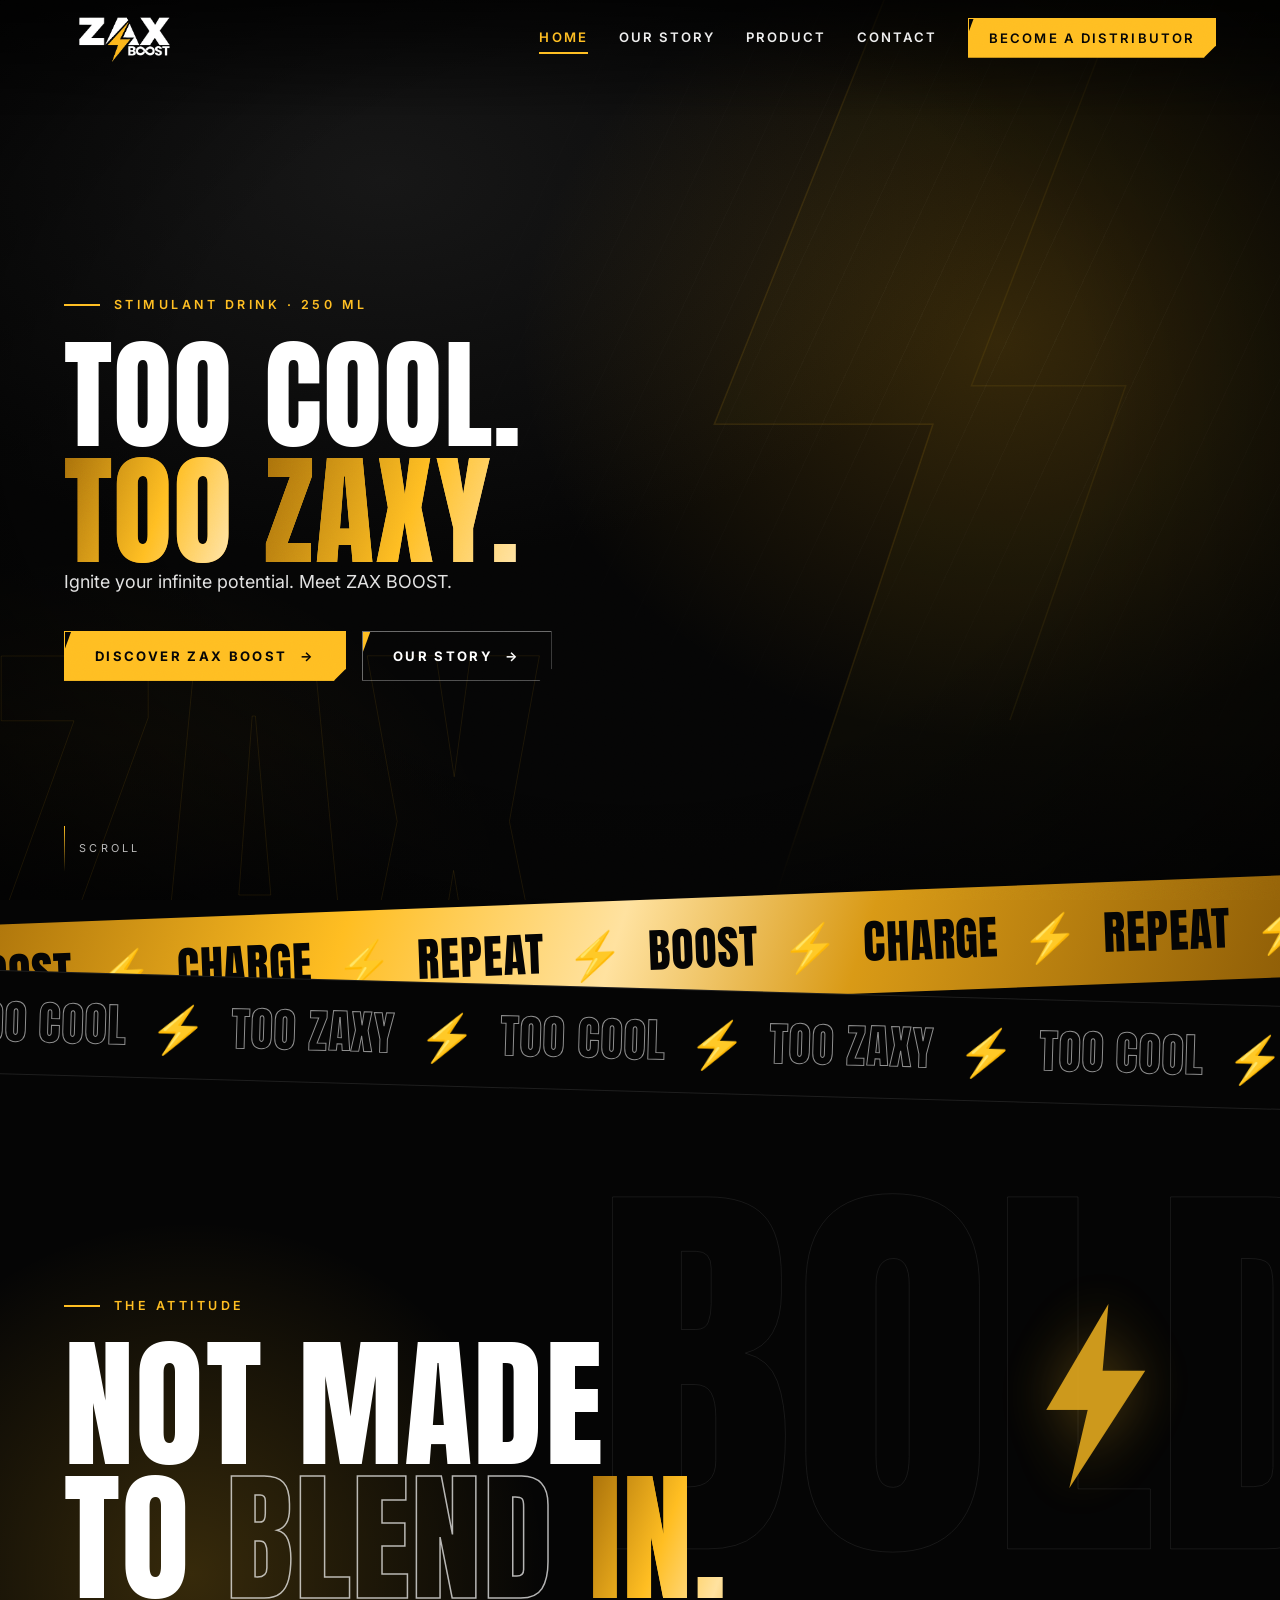
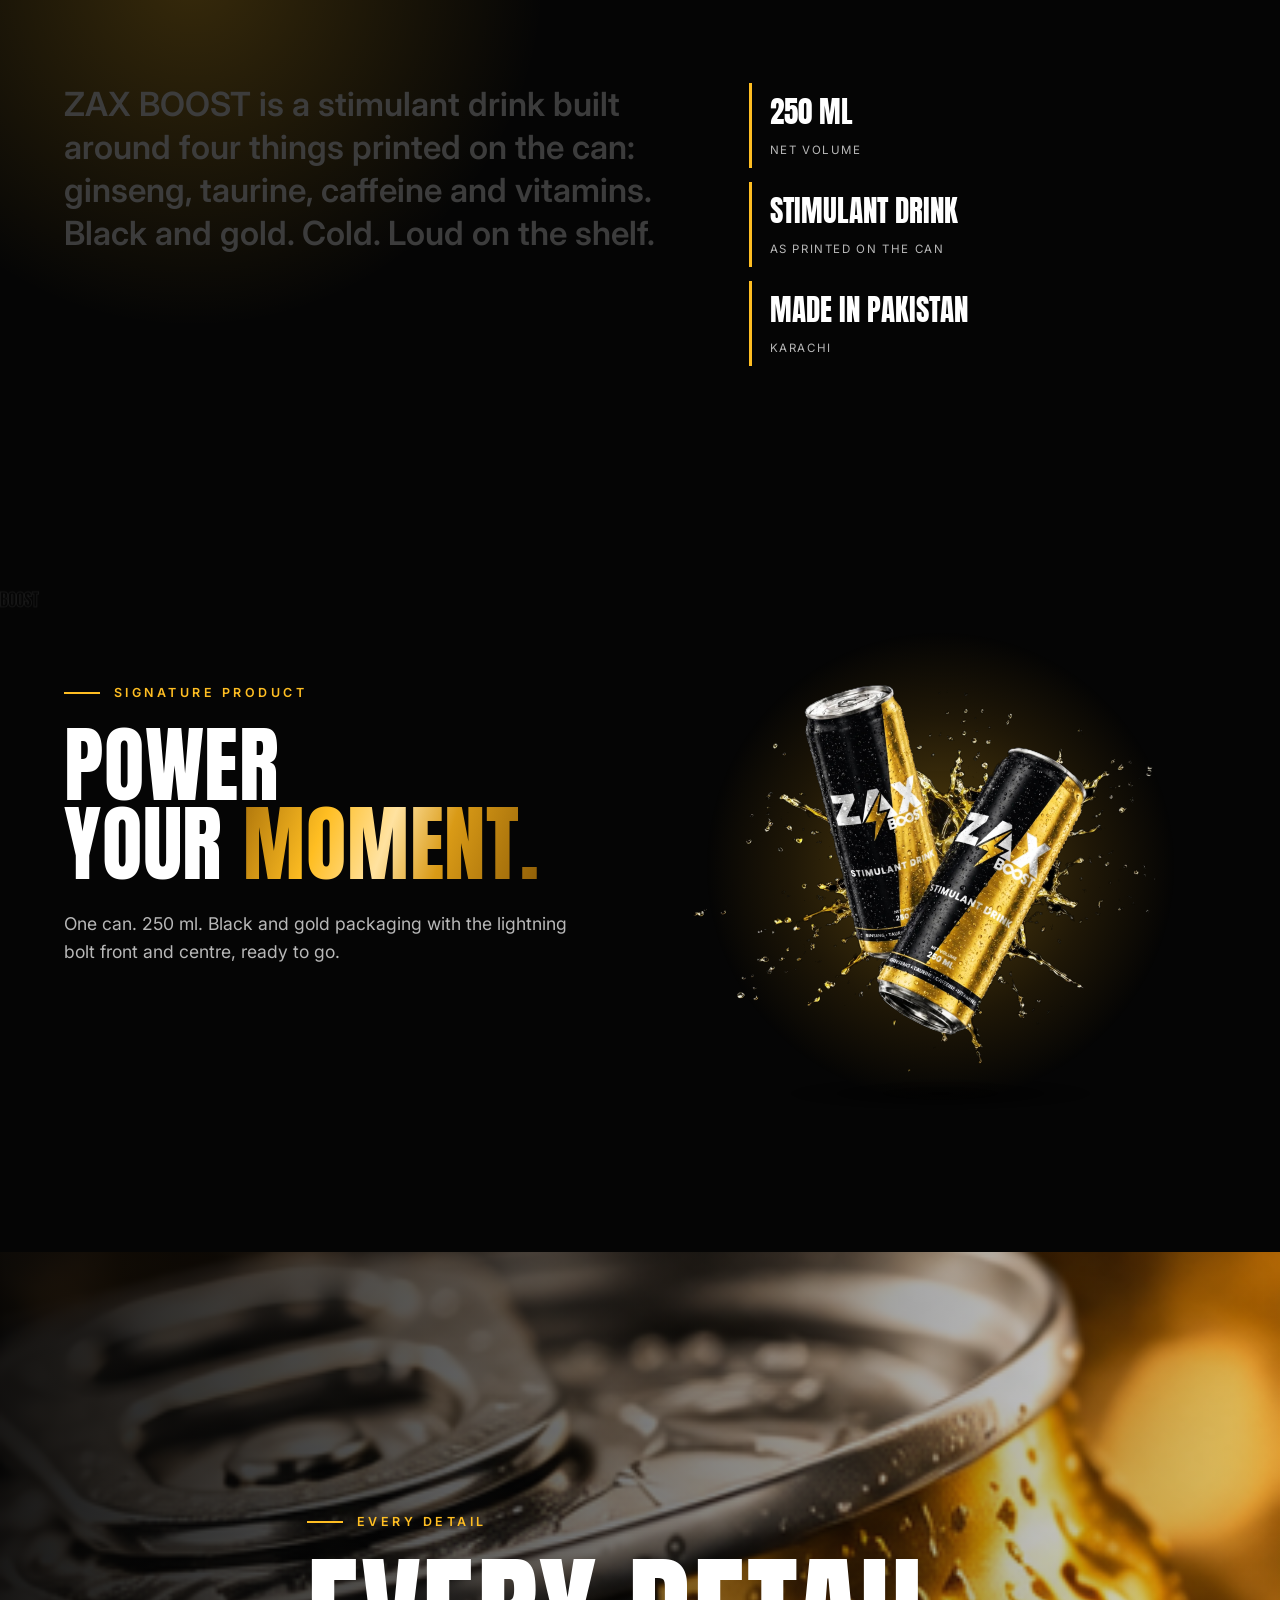
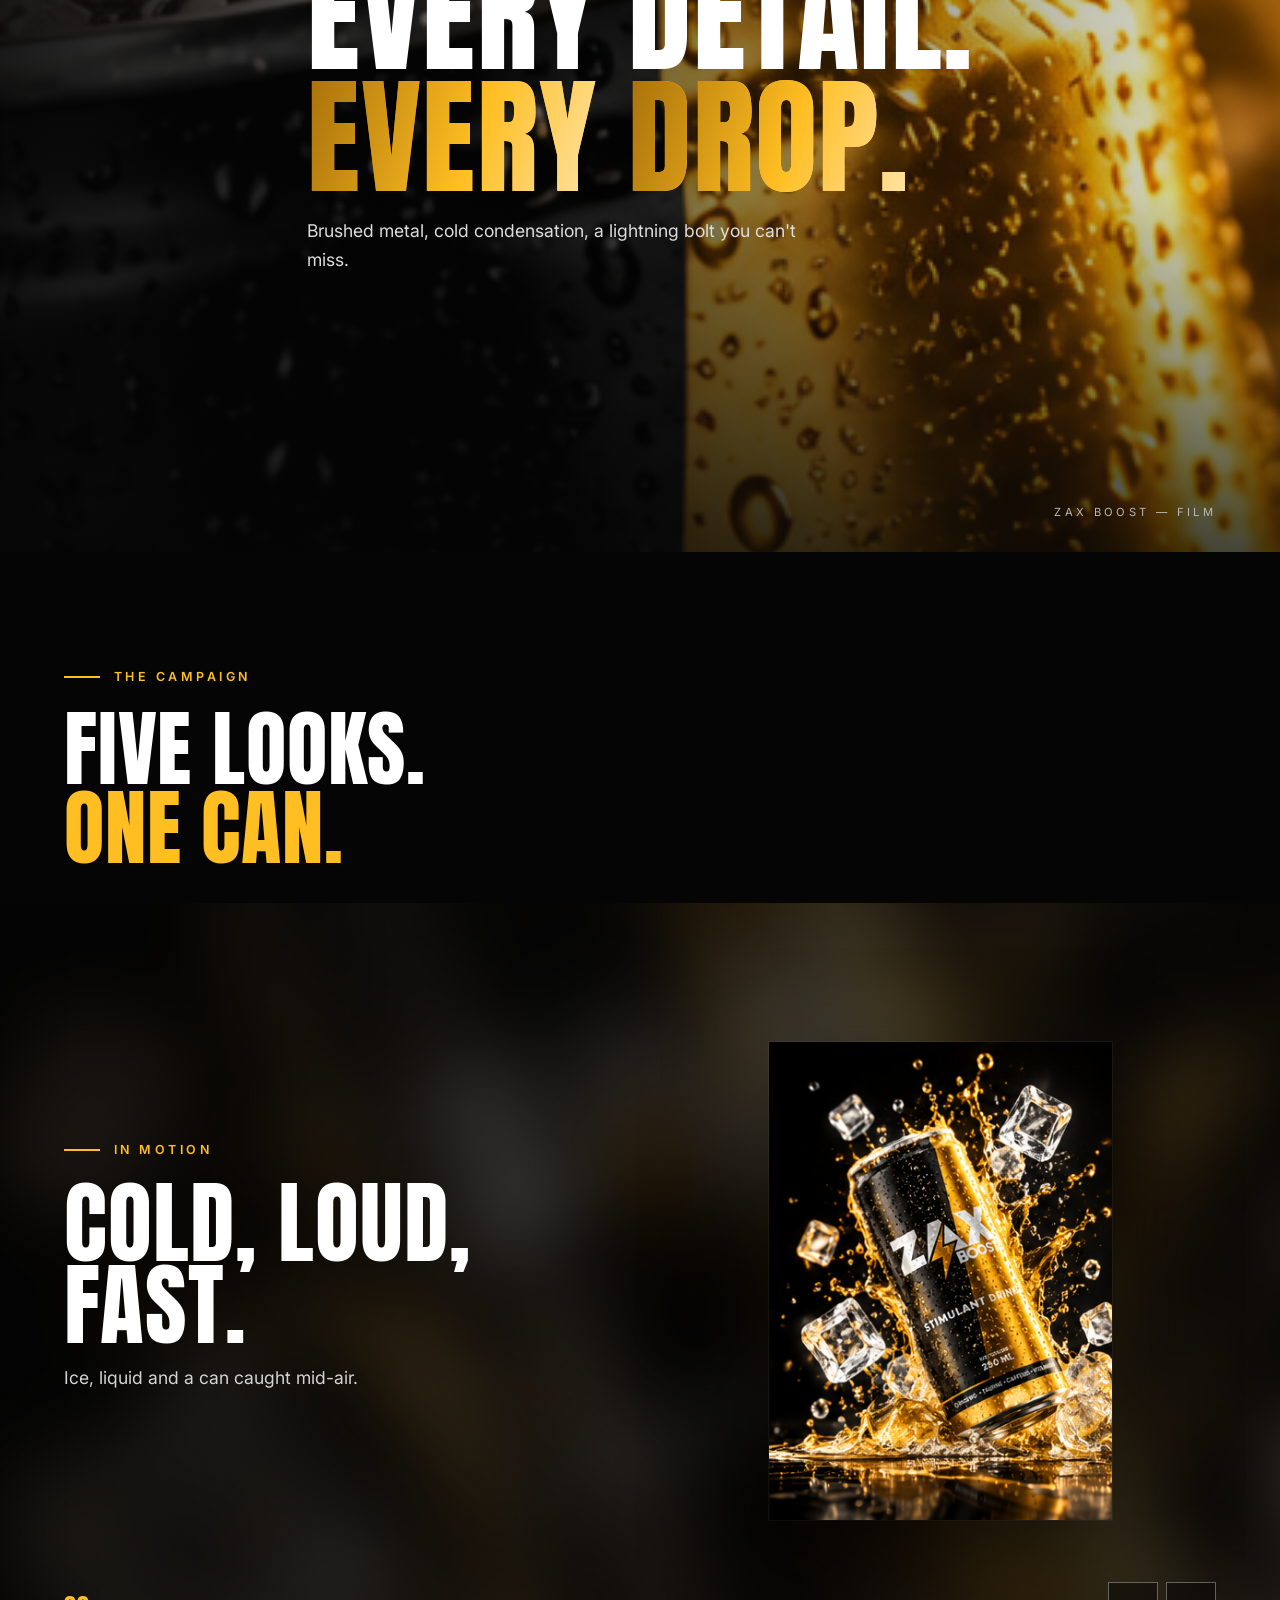
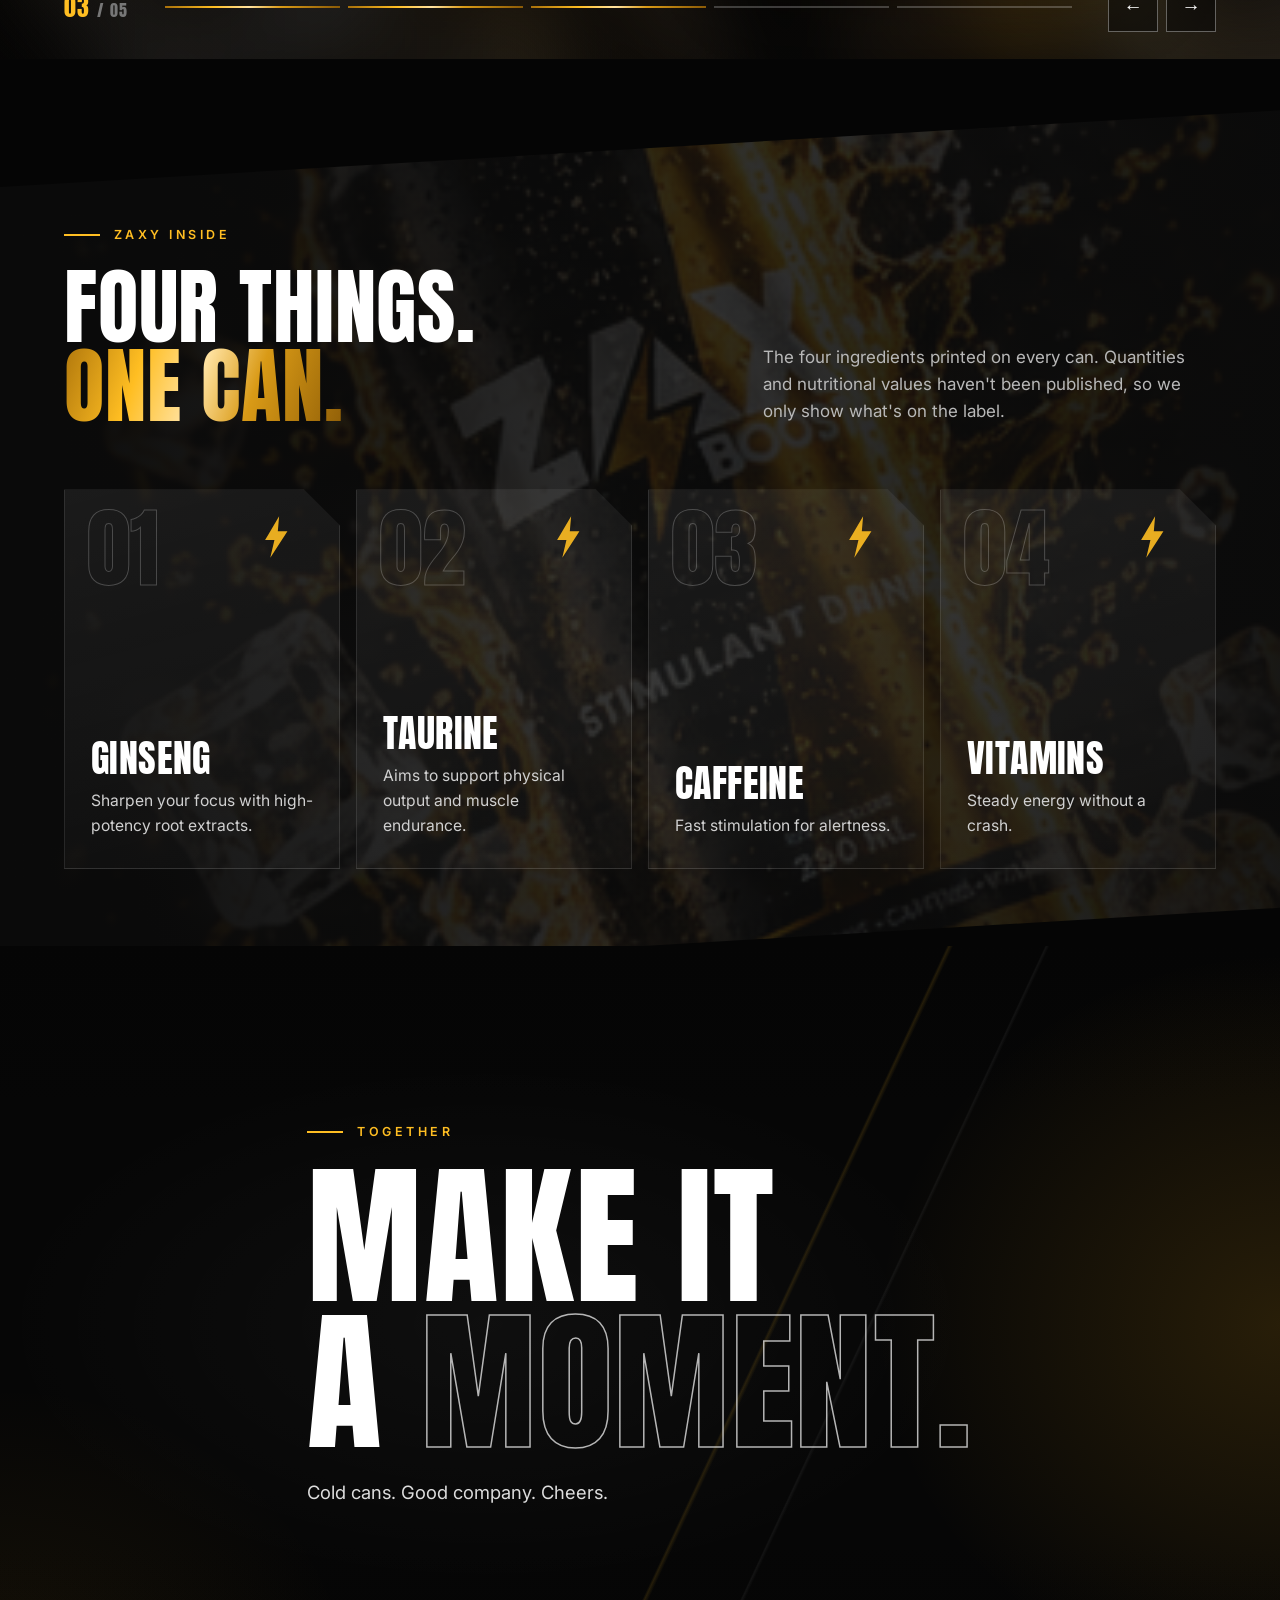
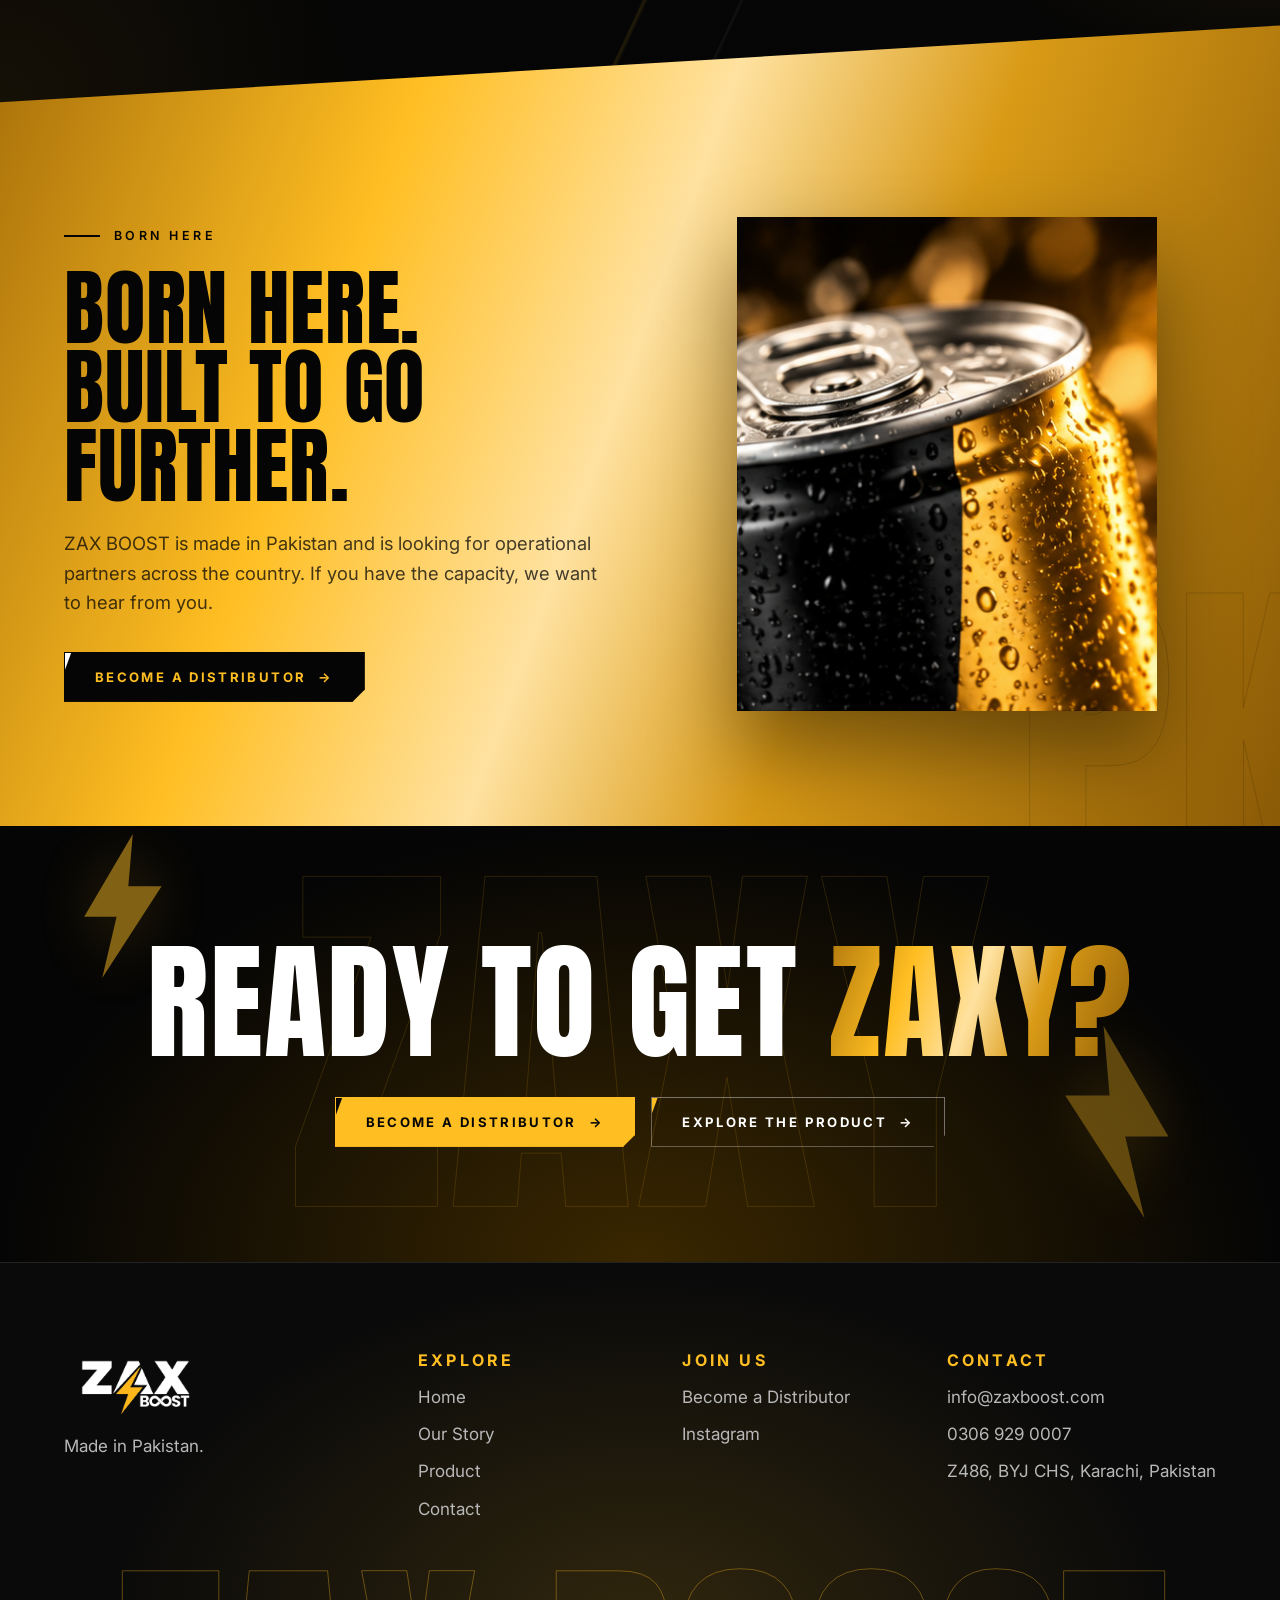
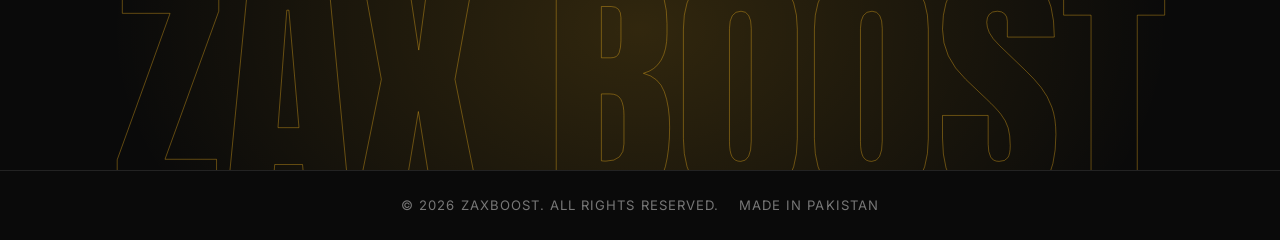
==== commit 5722bd1d: "Refactor build.js to enhance slider functionality and update image references; modify distributor an" ====
--- a/index.html
+++ b/index.html
@@ -9,7 +9,7 @@
 <meta property="og:image" content="assets/images/hero-splash-1.png">
 <meta name="theme-color" content="#050505">
 <link rel="icon" href="assets/images/logo.png">
-<link rel="preload" as="image" href="assets/images/hero-splash-1.png" fetchpriority="high">
+
 <link rel="preconnect" href="https://fonts.googleapis.com"><link rel="preconnect" href="https://fonts.gstatic.com" crossorigin>
 <link href="https://fonts.googleapis.com/css2?family=Anton&family=Inter:wght@400;600;700&display=swap" rel="stylesheet">
 <link rel="stylesheet" href="assets/css/style.css">
@@ -32,11 +32,8 @@
 <main id="main">
 
 <section class="hero" id="top">
-  <div class="hero-still"><img src="assets/images/hero-splash-1.png" alt="A ZAX BOOST can erupting from golden liquid and black rock" fetchpriority="high" width="2057" height="765"></div>
-  <div class="hero-video-wrap" aria-hidden="true"><video class="hero-video" data-hero autoplay muted loop playsinline preload="auto" poster="assets/images/hero-splash-1.png" tabindex="-1"><source src="assets/videos/video-a.mp4" type="video/mp4"></video></div>
-  <div class="hero-glow" aria-hidden="true"></div>
+  <div class="hero-bg" aria-hidden="true"><i class="hb-glow"></i><i class="hb-lines"></i><i class="hb-geo"></i><i class="hb-vignette"></i></div>
   <div class="hero-word" aria-hidden="true" data-speed=".1">ZAX</div>
-  <canvas id="sparks" aria-hidden="true"></canvas>
   <div class="wrap"><div class="hero-copy">
     <div class="eyebrow">Stimulant Drink · 250 ml</div>
     <h1 data-split data-now>Too cool.<br><em class="shine" style="font-style:normal">Too Zaxy.</em></h1>
@@ -77,13 +74,7 @@
       <p class="reveal d1" style="margin-top:26px;max-width:30em;font-size:1.1rem">One can. 250 ml. Black and gold packaging with the lightning bolt front and centre, ready to go.</p>
       <div class="btn-row reveal d2"><a class="btn" href="product/">See the product</a><a class="btn ghost" href="#ingredients">What's inside</a></div>
     </div>
-    <div class="sc-visual reveal rv-scale" data-tilt>
-  <div class="sc-border"><div class="sc-frame"><img src="assets/images/can-renders.jpg" alt="Two ZAX BOOST cans bursting through golden liquid on black" width="1080" height="1080" loading="lazy"><span class="sc-sweep" aria-hidden="true"></span></div></div>
-  <div class="sc-tag t1"><b>250 ml</b><small>Net volume</small></div>
-  <div class="sc-tag t2"><b>Stimulant drink</b><small>On the can</small></div>
-  <div class="sc-tag t3"><b>Ginseng · Taurine · Caffeine · Vitamins</b></div>
-  <svg class="ring-text" viewBox="0 0 120 120" aria-hidden="true"><defs><path id="rp" d="M60 60m-46 0a46 46 0 1 1 92 0a46 46 0 1 1-92 0"/></defs><text><textPath href="#rp" textLength="286" lengthAdjust="spacing">Boost · Charge · Repeat · Zaxy ·</textPath></text></svg>
-</div>
+    <div class="can-hero"><div class="can-glow" aria-hidden="true"></div><div class="can-floor" aria-hidden="true"></div><img class="can-img" src="assets/images/can-transparent.png" alt="ZAX BOOST stimulant drink cans, black and gold" width="1080" height="1080" loading="lazy"></div>
   </div>
 </section>
 
@@ -95,16 +86,12 @@
   <span class="tag">ZAX BOOST — film</span>
 </section>
 
-<section class="section" style="padding-bottom:clamp(60px,8vw,110px)">
-  <div class="wrap rail-head">
-    <div><div class="eyebrow">The campaign</div><h2 data-split>Seen it<br><span class="gold">yet?</span></h2></div>
-    <div class="rail-ctrl"><button type="button" data-rail="prev" aria-label="Previous images">←</button><button type="button" data-rail="next" aria-label="Next images">→</button></div>
-  </div>
-  <div class="rail-wrap"><div class="rail" tabindex="0" aria-label="Campaign gallery, scroll horizontally"><figure class="rail-item" style="--op:78% 50%"><img src="assets/images/hero-splash-1.png" alt="ZAX BOOST can erupting from golden liquid and black rock" loading="lazy" draggable="false"><figcaption>Golden eruption</figcaption></figure><figure class="rail-item"><img src="assets/images/double-can-splash.png" alt="Two ZAX BOOST cans in a liquid splash" loading="lazy" draggable="false"><figcaption>Double up</figcaption></figure><figure class="rail-item"><img src="assets/images/macro-can-detail.png" alt="Close-up of a cold ZAX BOOST can lid" loading="lazy" draggable="false"><figcaption>The detail</figcaption></figure><figure class="rail-item"><img src="assets/images/hands-toasting.png" alt="Two hands toasting ZAX BOOST cans" loading="lazy" draggable="false"><figcaption>Make it a moment</figcaption></figure><figure class="rail-item"><img src="assets/images/product-pedestal.png" alt="ZAX BOOST can on a black stone pedestal" loading="lazy" draggable="false"><figcaption>On the rocks</figcaption></figure><figure class="rail-item"><img src="assets/images/ice-splash-action.png" alt="ZAX BOOST can mid-splash with ice cubes" loading="lazy" draggable="false"><figcaption>Ice cold</figcaption></figure><figure class="rail-item"><img src="assets/images/product-on-ice.png" alt="ZAX BOOST can on ice with golden splash" loading="lazy" draggable="false"><figcaption>Chilled</figcaption></figure></div></div>
+<section class="section campaign"><div class="wrap"><div class="eyebrow">The campaign</div><h2 data-split>Five looks.<br><span class="gold">One can.</span></h2></div>
+  <div class="slider" data-slider data-interval="6500" role="region" aria-roledescription="carousel" aria-label="ZAX BOOST campaign" tabindex="0"><div class="slides"><article class="slide fx-frame" data-dir="left" role="group" aria-roledescription="slide" aria-label="1 of 5" data-first><div class="slide-bg"><img src="assets/images/product-on-ice.png" alt="" loading="lazy" draggable="false"></div><div class="slide-copy"><div class="eyebrow">Ice cold</div><h3>Chilled.</h3><p>Best served cold. The can looks as sharp in the ice as it does in your hand.</p></div><div class="slide-fg"><div class="plx"><img src="assets/images/product-on-ice.png" alt="A ZAX BOOST can resting on ice" loading="lazy" draggable="false"></div></div></article><article class="slide fx-frame" data-dir="up" role="group" aria-roledescription="slide" aria-label="2 of 5"><div class="slide-bg"><img src="assets/images/product-pedestal.png" alt="" loading="lazy" draggable="false"></div><div class="slide-copy"><div class="eyebrow">Studio</div><h3>Stripped back.</h3><p>Black, gold and nothing else. One can on stone, one beam of light.</p></div><div class="slide-fg"><div class="plx"><img src="assets/images/product-pedestal.png" alt="A ZAX BOOST can on a black stone pedestal with a ring of golden light" loading="lazy" draggable="false"></div></div></article><article class="slide fx-frame" data-dir="right" role="group" aria-roledescription="slide" aria-label="3 of 5"><div class="slide-bg"><img src="assets/images/ice-splash-action.png" alt="" loading="lazy" draggable="false"></div><div class="slide-copy"><div class="eyebrow">In motion</div><h3>Cold, loud, fast.</h3><p>Ice, liquid and a can caught mid-air.</p></div><div class="slide-fg"><div class="plx"><img src="assets/images/ice-splash-action.png" alt="A ZAX BOOST can mid-air with ice cubes and a golden splash" loading="lazy" draggable="false"></div></div></article><article class="slide fx-frame" data-dir="left" role="group" aria-roledescription="slide" aria-label="4 of 5"><div class="slide-bg"><img src="assets/images/double-can-splash.png" alt="" loading="lazy" draggable="false"></div><div class="slide-copy"><div class="eyebrow">Together</div><h3>Double up.</h3><p>Two cans, one idea: boost, charge, repeat.</p></div><div class="slide-fg"><div class="plx"><img src="assets/images/double-can-splash.png" alt="Two ZAX BOOST cans at angles in a golden liquid splash" loading="lazy" draggable="false"></div></div></article><article class="slide fx-frame" data-dir="up" role="group" aria-roledescription="slide" aria-label="5 of 5"><div class="slide-bg"><img src="assets/images/home-section-2.png" alt="" loading="lazy" draggable="false"></div><div class="slide-copy"><div class="eyebrow">Made to be noticed</div><h3>Fresh pour.</h3><p>A cold can, a gold bolt, condensation catching the light.</p></div><div class="slide-fg"><div class="plx"><img src="assets/images/home-section-2.png" alt="A ZAX BOOST can with golden liquid running down its sides" loading="lazy" draggable="false"></div></div></article></div><div class="slider-ui"><div class="slider-count" aria-live="off"><b data-cur>01</b><span>/ 05</span></div><div class="slider-bars" role="tablist" aria-label="Choose slide"><button type="button" role="tab" class="bar" aria-label="Slide 1: Chilled."><i></i></button><button type="button" role="tab" class="bar" aria-label="Slide 2: Stripped back."><i></i></button><button type="button" role="tab" class="bar" aria-label="Slide 3: Cold, loud, fast."><i></i></button><button type="button" role="tab" class="bar" aria-label="Slide 4: Double up."><i></i></button><button type="button" role="tab" class="bar" aria-label="Slide 5: Fresh pour."><i></i></button></div><div class="slider-ctrl"><button type="button" data-slide="prev" aria-label="Previous slide">←</button><button type="button" data-slide="next" aria-label="Next slide">→</button></div></div></div>
 </section>
 
 <section class="section ingredients cut-both" id="ingredients" style="margin-block:calc(var(--cut) * -.5)">
-  <video class="bgvid" muted loop playsinline preload="none" poster="assets/images/hero-splash-1.png" data-src="assets/videos/video-c.mp4" aria-hidden="true" tabindex="-1"></video>
+  <video class="bgvid" muted loop playsinline preload="none" poster="assets/images/ice-splash-action.png" data-src="assets/videos/video-c.mp4" aria-hidden="true" tabindex="-1"></video>
   <div class="wrap">
     <div class="ingr-head">
       <div><div class="eyebrow">Zaxy inside</div><h2 data-split>Four things.<br><span class="metal">One can.</span></h2></div>
@@ -115,13 +102,12 @@
 </section>
 
 <section class="moment">
-  <div class="bgimg-wrap" data-speed="-.08"><img src="assets/images/section3.jpg" alt="Two hands toasting ZAX BOOST cans in a golden splash" loading="lazy" width="1600" height="595"></div>
+  <div class="moment-bg" aria-hidden="true"><i class="mb-edge"></i><i class="mb-core"></i><i class="mb-line"></i></div>
   <div class="wrap">
     <div class="eyebrow">Together</div>
     <h2 data-split>Make it<br>a <span class="outline">moment.</span></h2>
     <p class="reveal d2" style="max-width:26em;font-size:1.15rem;color:#ddd;margin-top:22px">Cold cans. Good company. Cheers.</p>
   </div>
-  <img class="polaroid reveal rv-scale" src="assets/images/hands-toasting.png" alt="Hands toasting two ZAX BOOST cans" loading="lazy" width="394" height="518">
 </section>
 
 <section class="section panel-gold cut-top" style="margin-top:calc(var(--cut) * -1);padding-top:calc(var(--cut) + clamp(60px,9vw,130px))">
@@ -133,7 +119,7 @@
       <p class="reveal d1" style="margin-top:24px;max-width:32em;font-size:1.15rem">ZAX BOOST is made in Pakistan and is looking for operational partners across the country. If you have the capacity, we want to hear from you.</p>
       <div class="btn-row reveal d2"><a class="btn dark" href="distributor/">Become a Distributor</a></div>
     </div>
-    <div class="frame reveal rv-scale" style="aspect-ratio:381/518"><img src="assets/images/product-pedestal.png" alt="ZAX BOOST can on a black stone pedestal" loading="lazy" width="381" height="518"></div>
+    <div class="frame reveal rv-scale" style="aspect-ratio:424/498"><img src="assets/images/macro-can-detail.png" alt="Close-up of a cold ZAX BOOST can lid with condensation" loading="lazy" width="424" height="498"></div>
   </div>
 </section>
 
--- a/assets/css/style.css
+++ b/assets/css/style.css
@@ -87,18 +87,7 @@
 
 /* hero */
 .hero{position:relative;min-height:100svh;display:flex;align-items:center;overflow:hidden;background:var(--obsidian);isolation:isolate}
-.hero-still{position:absolute;inset:0;z-index:0;transition:opacity 1.2s .3s}
-.hero-still img{width:100%;height:100%;object-fit:cover;object-position:78% 50%;transform:scale(1.08);animation:heroZoom 2.4s var(--ease) forwards}
-@keyframes heroZoom{to{transform:none}}
-.hero-video-wrap{position:absolute;top:0;bottom:0;right:-3%;width:78%;z-index:1;opacity:0;transition:opacity 1.2s;-webkit-mask-image:linear-gradient(90deg,transparent 0,#000 30%);mask-image:linear-gradient(90deg,transparent 0,#000 30%)}
-.hero-video{width:100%;height:100%;object-fit:cover}
-.hero.is-playing .hero-video-wrap{opacity:1}
-.hero.is-playing .hero-still{opacity:0}
-.hero-glow{position:absolute;right:8%;top:14%;width:50vw;height:50vw;max-width:760px;max-height:760px;border-radius:50%;background:radial-gradient(circle,rgba(255,190,34,.3),transparent 62%);z-index:1;animation:pulse 6s ease-in-out infinite;pointer-events:none}
-@keyframes pulse{50%{transform:scale(1.12);opacity:.65}}
 .hero-word{position:absolute;left:-1vw;bottom:-5vw;z-index:1;font-family:var(--display);font-size:32vw;line-height:.8;color:transparent;-webkit-text-stroke:1px rgba(255,190,34,.18);pointer-events:none;white-space:nowrap;user-select:none}
-#sparks{position:absolute;inset:0;width:100%;height:100%;z-index:2;pointer-events:none}
-.hero::after{content:"";position:absolute;inset:0;z-index:2;background:linear-gradient(90deg,rgba(5,5,5,.92) 0%,rgba(5,5,5,.55) 36%,transparent 60%),linear-gradient(0deg,var(--obsidian) 0,transparent 20%);pointer-events:none}
 .hero .wrap{z-index:3;padding-top:var(--header);width:100%}
 .hero-copy{max-width:min(720px,56vw)}
 .hero h1{font-size:clamp(3.2rem,9.5vw,9rem)}
@@ -158,18 +147,6 @@
 .cine h2{font-size:clamp(3rem,10vw,9.5rem)}
 .cine .tag{position:absolute;right:var(--gutter);bottom:30px;z-index:2;font-size:.7rem;letter-spacing:.3em;text-transform:uppercase;color:var(--grey)}
 
-/* campaign rail */
-.rail-head{display:flex;justify-content:space-between;align-items:flex-end;gap:20px;flex-wrap:wrap;margin-bottom:40px}
-.rail-ctrl{display:flex;gap:10px}
-.rail-ctrl button{width:54px;height:54px;border:1.5px solid rgba(255,255,255,.35);background:transparent;color:#fff;font-size:1.3rem;cursor:pointer;transition:.3s}
-.rail-ctrl button:hover{background:var(--gold-hot);border-color:var(--gold-hot);color:#000}
-.rail{display:flex;gap:18px;overflow-x:auto;scroll-snap-type:x proximity;padding:0 var(--gutter) 28px;scrollbar-width:thin;scrollbar-color:var(--gold) transparent;cursor:grab}
-.rail.drag{cursor:grabbing;scroll-snap-type:none}
-.rail-item{flex:0 0 auto;width:clamp(240px,24vw,340px);aspect-ratio:4/5;scroll-snap-align:start;position:relative;overflow:hidden;background:#000;margin:0}
-.rail-item img{width:100%;height:100%;object-fit:cover;object-position:var(--op,50% 50%);transition:transform 1.4s var(--ease);-webkit-user-drag:none;user-select:none}
-.rail-item:hover img{transform:scale(1.06)}
-.rail-item figcaption{position:absolute;left:18px;bottom:16px;font-family:var(--display);text-transform:uppercase;font-size:1.4rem;text-shadow:0 2px 14px #000;z-index:2}
-.rail-item::after{content:"";position:absolute;inset:0;background:linear-gradient(0deg,rgba(0,0,0,.6),transparent 40%);pointer-events:none}
 
 /* ingredients */
 .ingredients{background:var(--black);overflow:hidden}
@@ -178,13 +155,6 @@
 .ingredients .wrap{z-index:2}
 
 /* lifestyle */
-.moment{min-height:110vh;display:flex;align-items:center;overflow:hidden;background:#000}
-.moment>.bgimg-wrap{position:absolute;inset:-8% 0}
-.moment>.bgimg-wrap img{width:100%;height:100%;object-fit:cover;object-position:70% 50%}
-.moment::after{content:"";position:absolute;inset:0;background:linear-gradient(90deg,rgba(5,5,5,.9),rgba(5,5,5,.1) 70%),linear-gradient(0deg,var(--obsidian),transparent 25%)}
-.moment .wrap{z-index:2}
-.moment h2{font-size:clamp(3.4rem,12vw,11rem)}
-.moment .polaroid{position:absolute;right:var(--gutter);bottom:-60px;width:clamp(150px,20vw,260px);z-index:3;border:1px solid rgba(255,255,255,.2);box-shadow:0 30px 60px rgba(0,0,0,.6);transform:rotate(4deg)}
 
 /* distributor / gold panel */
 .panel-gold{background:var(--metal);color:#050505;overflow:hidden}
@@ -280,18 +250,11 @@
     .cards-row{grid-template-columns:1fr 1fr}
   .facts{grid-template-columns:1fr 1fr}
   .foot-grid{grid-template-columns:1fr 1fr}
-      .hero{align-items:flex-end}
-  .hero-still{inset:0 0 auto 0;height:64%}
-  .hero-video-wrap{inset:0 0 auto 0;width:100%;height:64%;right:0;-webkit-mask-image:linear-gradient(0deg,transparent 0,#000 30%);mask-image:linear-gradient(0deg,transparent 0,#000 30%)}
-  .hero-glow{top:2%;right:-10%;width:90vw;height:90vw}
-  .hero::after{background:linear-gradient(0deg,var(--obsidian) 22%,rgba(5,5,5,.6) 48%,transparent 70%)}
   .hero-copy{max-width:none;padding-bottom:70px}
   .hero-word{font-size:46vw;bottom:auto;top:12%}
   .scroll-cue{display:none}
-  .rail-item{width:68vw}
   .cine::after{background:linear-gradient(0deg,rgba(5,5,5,.9),rgba(5,5,5,.2) 70%)}
   .cine{align-items:flex-end;padding-bottom:70px}
-  .moment .polaroid{display:none}
   .to-top{right:14px;bottom:14px}
 }
 @media (max-width:560px){
@@ -306,7 +269,6 @@
   *,*::before,*::after{animation-duration:.001ms!important;animation-iteration-count:1!important;transition-duration:.001ms!important;transition-delay:0s!important;scroll-behavior:auto!important}
   .js .reveal,.js .clip,.js [data-split] .wi,.rule{opacity:1;transform:none;clip-path:none}
   .hero p.lead,.hero .btn-row{opacity:1;transform:none}
-  #sparks,.cursor-dot,.cursor-ring{display:none}
   .ribbon-track{animation:none}
 }
 
@@ -404,3 +366,111 @@
   .sc-tag{padding:8px 12px;max-width:180px}.sc-tag b{font-size:1.05rem}
   .sc-tag.t3 b{font-size:.8rem}
 }
+
+/* photographic grade: pull saturation/contrast back so upscaled renders read less synthetic */
+.visually-hidden{position:absolute;width:1px;height:1px;overflow:hidden;clip:rect(0 0 0 0);white-space:nowrap}
+
+/* campaign slider */
+.campaign{padding-bottom:clamp(50px,7vw,100px)}
+.campaign .wrap{margin-bottom:36px}
+.slider{position:relative;height:clamp(560px,84svh,800px);overflow:hidden;background:#050505;touch-action:pan-y;user-select:none;outline-offset:-4px}
+.slide{position:absolute;inset:0;opacity:0;visibility:hidden;transition:opacity 1.1s var(--ease),visibility 0s 1.1s;display:grid;grid-template-columns:minmax(0,1fr) minmax(0,1fr);align-items:center;padding:0 var(--gutter);gap:clamp(20px,4vw,70px)}
+.slide.is-active{opacity:1;visibility:visible;transition:opacity 1.1s var(--ease),visibility 0s}
+.slide-bg{position:absolute;inset:0;overflow:hidden;z-index:0;background:#0a0a0a}
+.slide-bg img{width:100%;height:100%;object-fit:cover;object-position:var(--pos,50% 50%);transform:scale(1.18);transition:transform 9s linear;will-change:transform}
+.slide.is-active .slide-bg img{transform:scale(1.08)}
+.fx-frame .slide-bg img{filter:blur(34px) brightness(.42) saturate(.85);transform:scale(1.35)}
+.fx-frame.is-active .slide-bg img{transform:scale(1.22)}
+.fx-wide .slide-bg::after,.fx-frame .slide-bg::after{content:"";position:absolute;inset:0}
+.fx-wide .slide-bg::after{background:linear-gradient(90deg,rgba(5,5,5,.88),rgba(5,5,5,.35) 50%,transparent 75%),linear-gradient(0deg,rgba(5,5,5,.6),transparent 40%)}
+.fx-frame .slide-bg::after{background:radial-gradient(ellipse at 70% 50%,transparent,rgba(5,5,5,.55) 75%),linear-gradient(90deg,rgba(5,5,5,.5),transparent 60%)}
+.fx-wide{grid-template-columns:minmax(0,.9fr) minmax(0,1.1fr)}
+.slide-copy{position:relative;z-index:2;max-width:520px;padding-bottom:30px}
+.slide-copy>*{opacity:0;transform:translateY(26px);transition:opacity .9s var(--ease),transform .9s var(--ease)}
+.slide.is-active .slide-copy>*{opacity:1;transform:none}
+.slide.is-active .slide-copy>:nth-child(1){transition-delay:.35s}
+.slide.is-active .slide-copy>:nth-child(2){transition-delay:.5s}
+.slide.is-active .slide-copy>:nth-child(3){transition-delay:.7s}
+.slide-copy h3{font-size:clamp(2.8rem,7vw,6.5rem);line-height:.92;margin-bottom:18px}
+.slide-copy p{font-size:1.1rem;color:#d4d4d4;max-width:24em;margin:0}
+.slide-fg{position:relative;z-index:1;height:100%;max-height:min(100%,640px);padding:clamp(70px,9vh,110px) 0;display:flex;justify-content:center;align-items:center;opacity:0;transition:opacity 1.1s var(--ease) .15s,transform 1.4s var(--ease) .15s;transform:translate3d(var(--fx,0),var(--fy,0),0) scale(.95)}
+.slide[data-dir="left"]{--fx:-70px}.slide[data-dir="right"]{--fx:70px}.slide[data-dir="up"]{--fy:60px}
+.slide.is-active .slide-fg{opacity:1;transform:none}
+.plx{height:100%;display:flex;transform:translate3d(calc(var(--px,0) * -16px),calc(var(--py,0) * -10px),0);transition:transform .4s ease-out}
+.slide-fg img{height:100%;width:auto;max-width:100%;object-fit:contain;box-shadow:0 40px 90px rgba(0,0,0,.65),0 0 0 1px rgba(255,255,255,.06)}
+.slider-ui{position:absolute;left:var(--gutter);right:var(--gutter);bottom:clamp(18px,3vh,30px);z-index:5;display:flex;align-items:center;gap:clamp(14px,3vw,36px)}
+.slider-count{font-family:var(--display);font-size:1.5rem;letter-spacing:.06em;white-space:nowrap}
+.slider-count b{font-weight:400;color:var(--gold-hot)}.slider-count span{color:#777;font-size:1rem;margin-left:6px}
+.slider-bars{flex:1;display:flex;gap:8px}
+.bar{flex:1;height:22px;padding:0;background:none;border:0;cursor:pointer;position:relative}
+.bar::before{content:"";position:absolute;left:0;right:0;top:10px;height:2px;background:rgba(255,255,255,.22)}
+.bar i{position:absolute;left:0;top:10px;height:2px;width:100%;background:var(--metal);transform:scaleX(0);transform-origin:left}
+.bar.done i{transform:scaleX(1)}
+.bar.is-active i{animation:barfill var(--iv,6500ms) linear forwards}
+.slider.paused .bar.is-active i{animation-play-state:paused}
+.slider.manual .bar.is-active i{animation:none;transform:scaleX(1)}
+@keyframes barfill{to{transform:scaleX(1)}}
+.slider-ctrl{display:flex;gap:8px}
+.slider-ctrl button{width:50px;height:50px;border:1.5px solid rgba(255,255,255,.35);background:rgba(5,5,5,.5);color:#fff;font-size:1.2rem;cursor:pointer;transition:.3s}
+.slider-ctrl button:hover{background:var(--gold-hot);border-color:var(--gold-hot);color:#000}
+@media (max-width:960px){
+  .slider{height:auto;min-height:0;aspect-ratio:auto;height:min(92svh,760px)}
+  .slide,.fx-wide{grid-template-columns:1fr;grid-template-rows:auto minmax(0,1fr);align-content:start;padding-top:36px;gap:0}
+  .slide-copy{padding-bottom:0;max-width:none}
+  .slide-copy h3{font-size:clamp(2.4rem,11vw,4rem);margin-bottom:10px}
+  .slide-copy p{font-size:1rem}
+  .slide-fg{padding:18px 0 76px;max-height:none}
+  .fx-wide .slide-bg::after{background:linear-gradient(180deg,rgba(5,5,5,.9),rgba(5,5,5,.3) 55%,rgba(5,5,5,.7))}
+  .slider-count,.slider-ctrl{display:none}
+  .slide-bg img{object-position:var(--posm,var(--pos,50% 50%))}
+}
+@media (prefers-reduced-motion:reduce){
+  .slide-bg img{transform:none!important}
+  .slide-copy>*,.slide-fg{opacity:1;transform:none}
+}
+
+/* section 1: dark patterned hero (no video) */
+.hero{background:#050505}
+.hero-bg{position:absolute;inset:0;z-index:0;overflow:hidden}
+.hero-bg i{position:absolute;inset:0;display:block}
+.hb-glow{background:radial-gradient(ellipse 55% 65% at 78% 38%,rgba(217,154,22,.2),transparent 68%),radial-gradient(ellipse 45% 55% at 8% 100%,rgba(255,190,34,.07),transparent 70%),radial-gradient(ellipse 70% 60% at 30% 20%,#161616,transparent 70%);animation:ambient 9s ease-in-out infinite alternate}
+@keyframes ambient{to{opacity:.78}}
+.hb-lines{background:repeating-linear-gradient(115deg,rgba(255,255,255,.028) 0 1px,transparent 1px 44px);-webkit-mask-image:radial-gradient(ellipse 75% 85% at 80% 35%,#000,transparent 72%);mask-image:radial-gradient(ellipse 75% 85% at 80% 35%,#000,transparent 72%)}
+.hb-geo{background:url("data:image/svg+xml;utf8,<svg xmlns='http://www.w3.org/2000/svg' viewBox='0 0 1000 700' preserveAspectRatio='xMaxYMid slice'><g fill='none' stroke='%23ffbe22' stroke-opacity='.11' stroke-width='1.2'><path d='M700 -20 560 330h170L600 720'/><path d='M860 40 760 300h120L790 560' stroke-opacity='.07'/></g><g fill='%23ffbe22' fill-opacity='.025'><path d='M700 -20 560 330h170L600 720 1000 720V-20z'/></g></svg>") right center/cover no-repeat}
+.hb-vignette{background:radial-gradient(ellipse at 50% 45%,transparent 50%,rgba(0,0,0,.7) 100%),linear-gradient(0deg,#050505 0,transparent 18%)}
+.hero-word{-webkit-text-stroke-color:rgba(255,190,34,.09)}
+.hero .wrap{z-index:3}
+
+/* section 2: minimal black, controlled light (no imagery) */
+.moment{position:relative;min-height:84vh;display:flex;align-items:center;overflow:hidden;background:#060606;isolation:isolate}
+.moment-bg{position:absolute;inset:0;z-index:-1}
+.moment-bg i{position:absolute;inset:0;display:block}
+.mb-edge{background:radial-gradient(ellipse 45% 70% at 100% 50%,rgba(217,154,22,.16),transparent 70%),radial-gradient(ellipse 40% 60% at 0% 100%,rgba(217,154,22,.08),transparent 70%),linear-gradient(180deg,#050505 0,transparent 22%,transparent 78%,#050505 100%)}
+.mb-core{background:radial-gradient(ellipse 55% 50% at 38% 50%,rgba(255,255,255,.035),transparent 70%)}
+.mb-line{background:linear-gradient(115deg,transparent 58%,rgba(255,190,34,.12) 58.15%,transparent 58.4%),linear-gradient(115deg,transparent 64%,rgba(255,255,255,.05) 64.1%,transparent 64.3%)}
+.moment .wrap{z-index:2}
+.moment h2{font-size:clamp(3.4rem,12vw,11rem)}
+
+/* section 3: floating transparent can */
+.can-hero{position:relative;width:min(540px,100%);aspect-ratio:1;margin-inline:auto;display:grid;place-items:center}
+.can-glow{position:absolute;inset:6%;border-radius:50%;background:radial-gradient(circle,rgba(255,190,34,.34),rgba(217,154,22,.12) 45%,transparent 70%);animation:canGlow 5.5s ease-in-out infinite}
+.can-floor{position:absolute;left:22%;right:22%;bottom:5%;height:6%;border-radius:50%;background:radial-gradient(ellipse,rgba(0,0,0,.65),transparent 70%);animation:canFloor 5.5s ease-in-out infinite}
+.can-img{position:relative;width:100%;height:100%;object-fit:contain;animation:canFloat 5.5s ease-in-out infinite;will-change:transform}
+.can-img.is-blend{mix-blend-mode:screen;-webkit-mask-image:radial-gradient(circle,#000 62%,transparent 74%);mask-image:radial-gradient(circle,#000 62%,transparent 74%)}
+@keyframes canFloat{0%,100%{transform:translateY(7px) rotate(-1.2deg)}50%{transform:translateY(-8px) rotate(1.2deg)}}
+@keyframes canGlow{0%,100%{opacity:.7;transform:scale(.96)}50%{opacity:1;transform:scale(1.05)}}
+@keyframes canFloor{0%,100%{opacity:.9;transform:scaleX(1)}50%{opacity:.55;transform:scaleX(.88)}}
+@media (max-width:960px){
+  .hero{align-items:center}
+  .hero-copy{max-width:none;padding:30px 0 70px}
+  .hero-word{font-size:46vw;bottom:auto;top:12%}
+  .moment{min-height:64vh}
+  .can-hero{width:min(380px,82vw);margin-top:10px}
+}
+@media (prefers-reduced-motion:reduce){.can-img,.can-glow,.can-floor,.hb-glow{animation:none!important}}
+
+/* stack two-column layouts on tablet/mobile (must follow their base rules) */
+@media (max-width:960px){
+  .showcase-grid,.c-hero-grid,.c-form-grid{grid-template-columns:1fr}
+  .c-side{margin-inline:auto}
+}
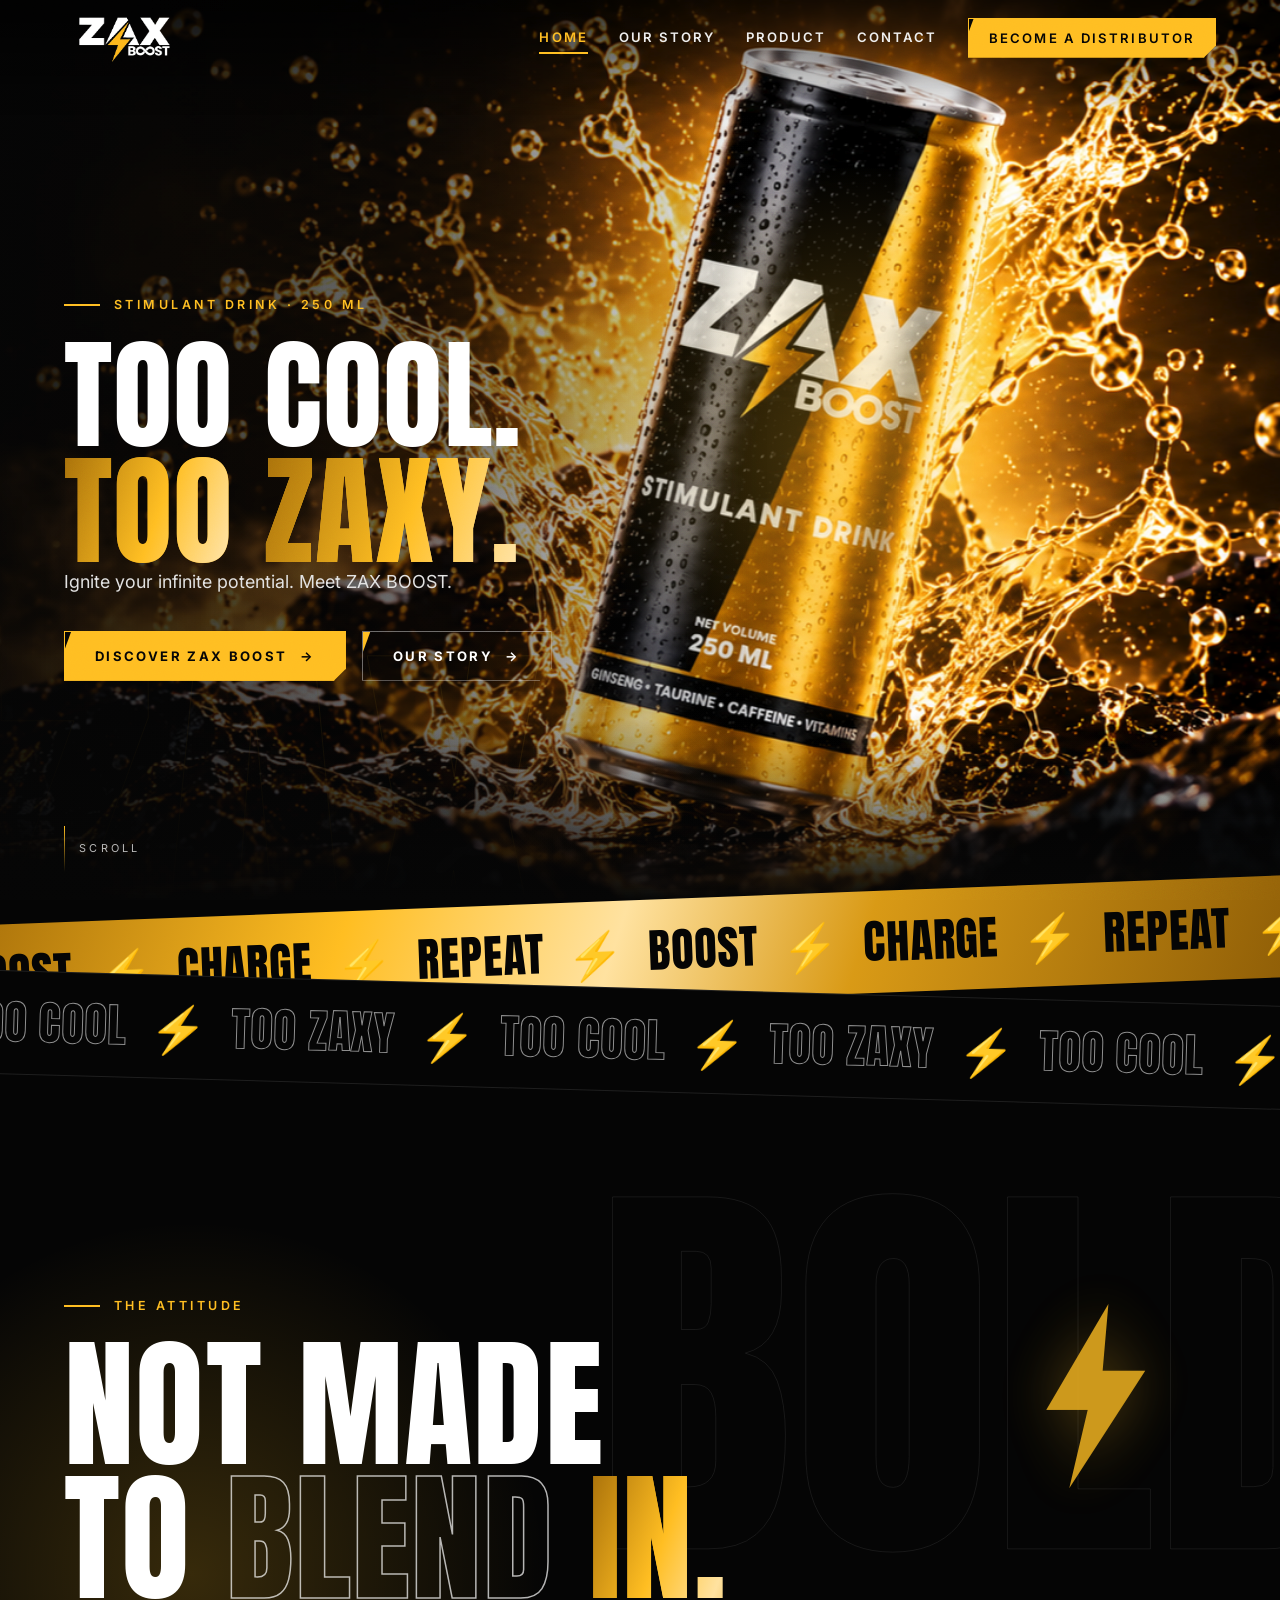
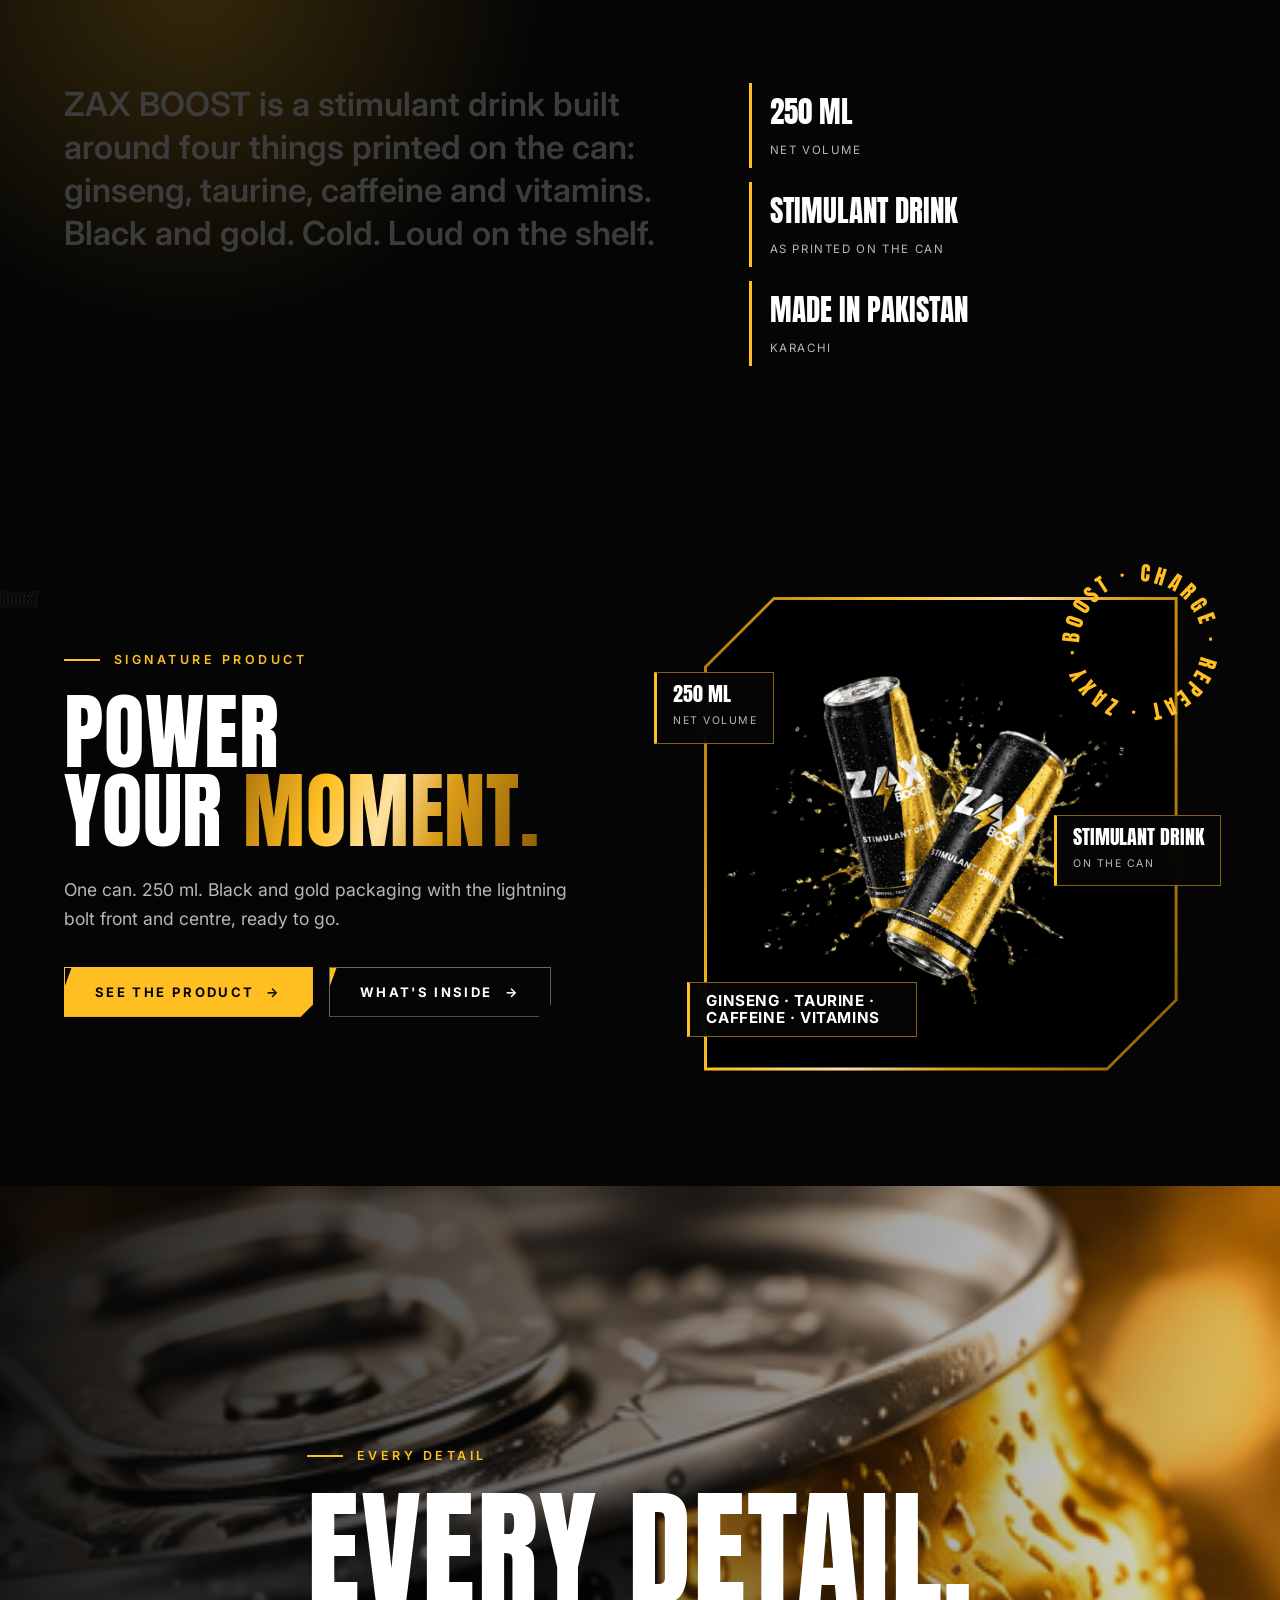
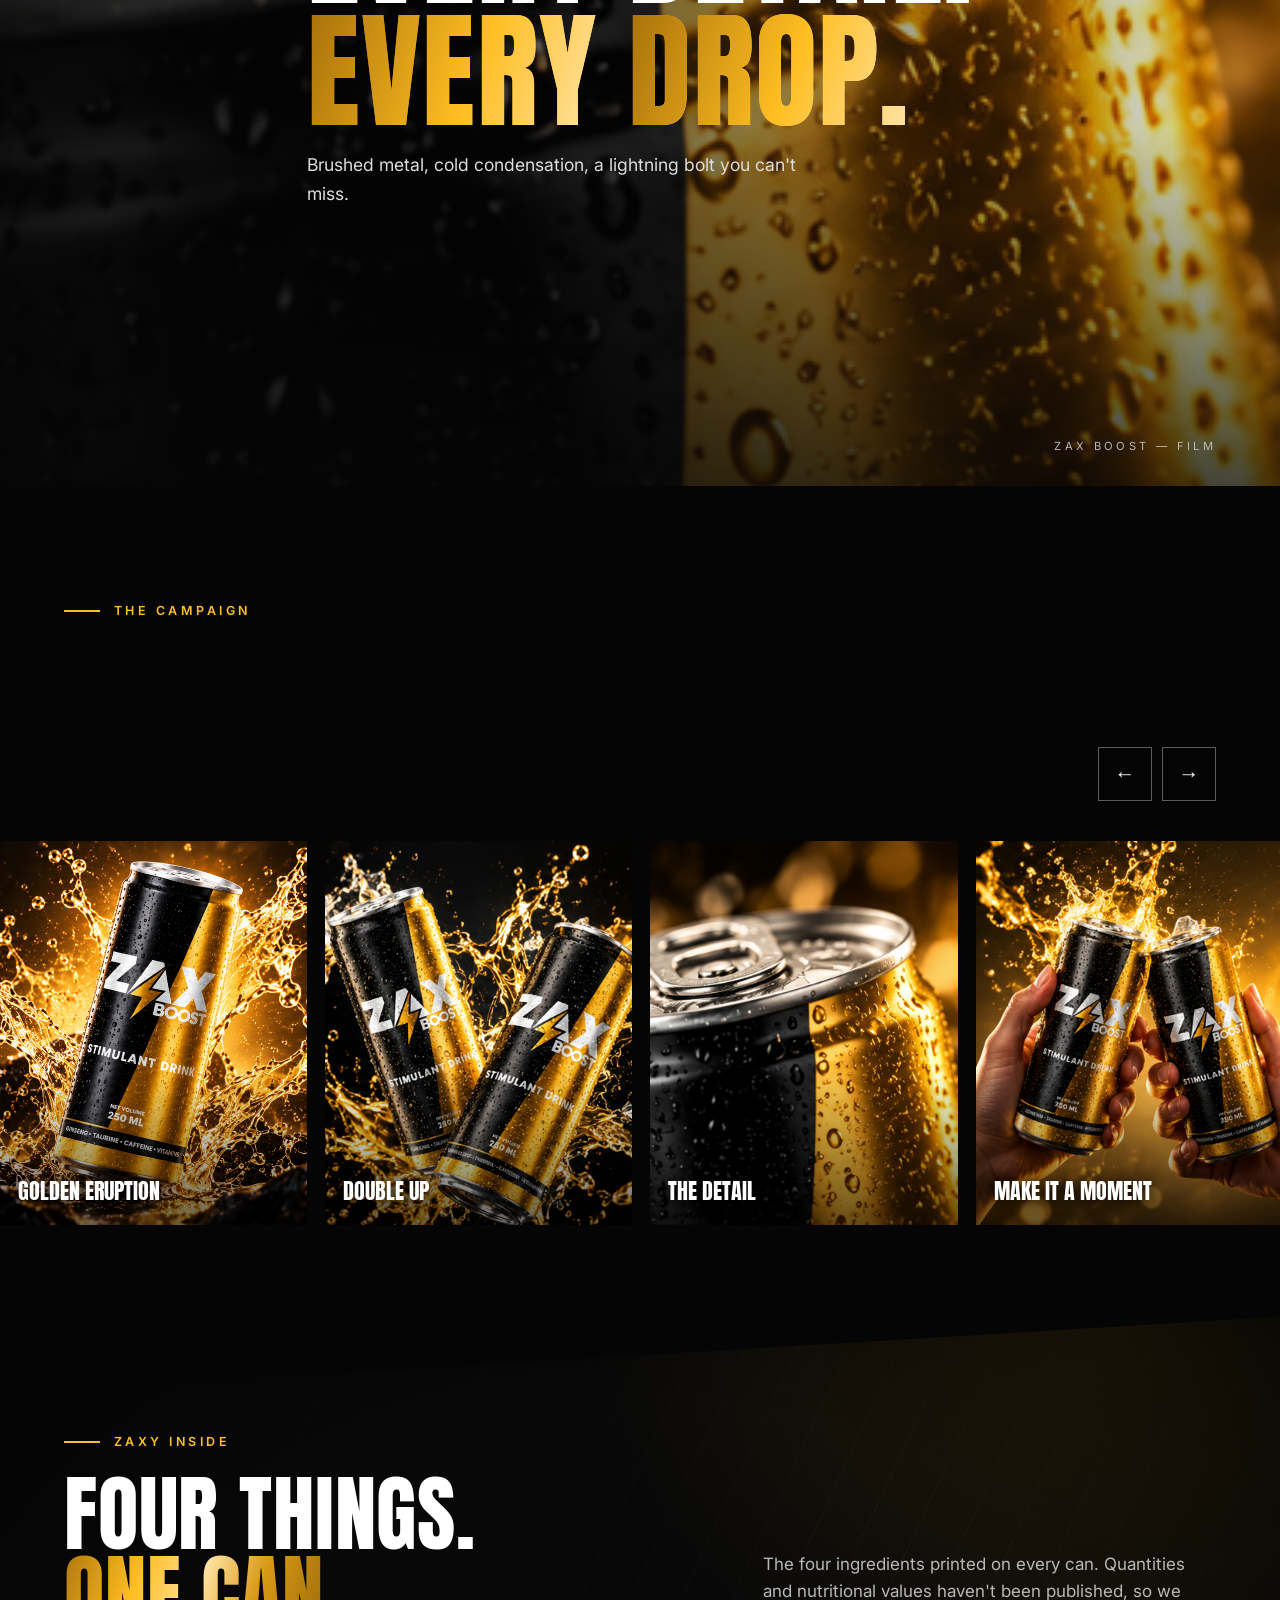
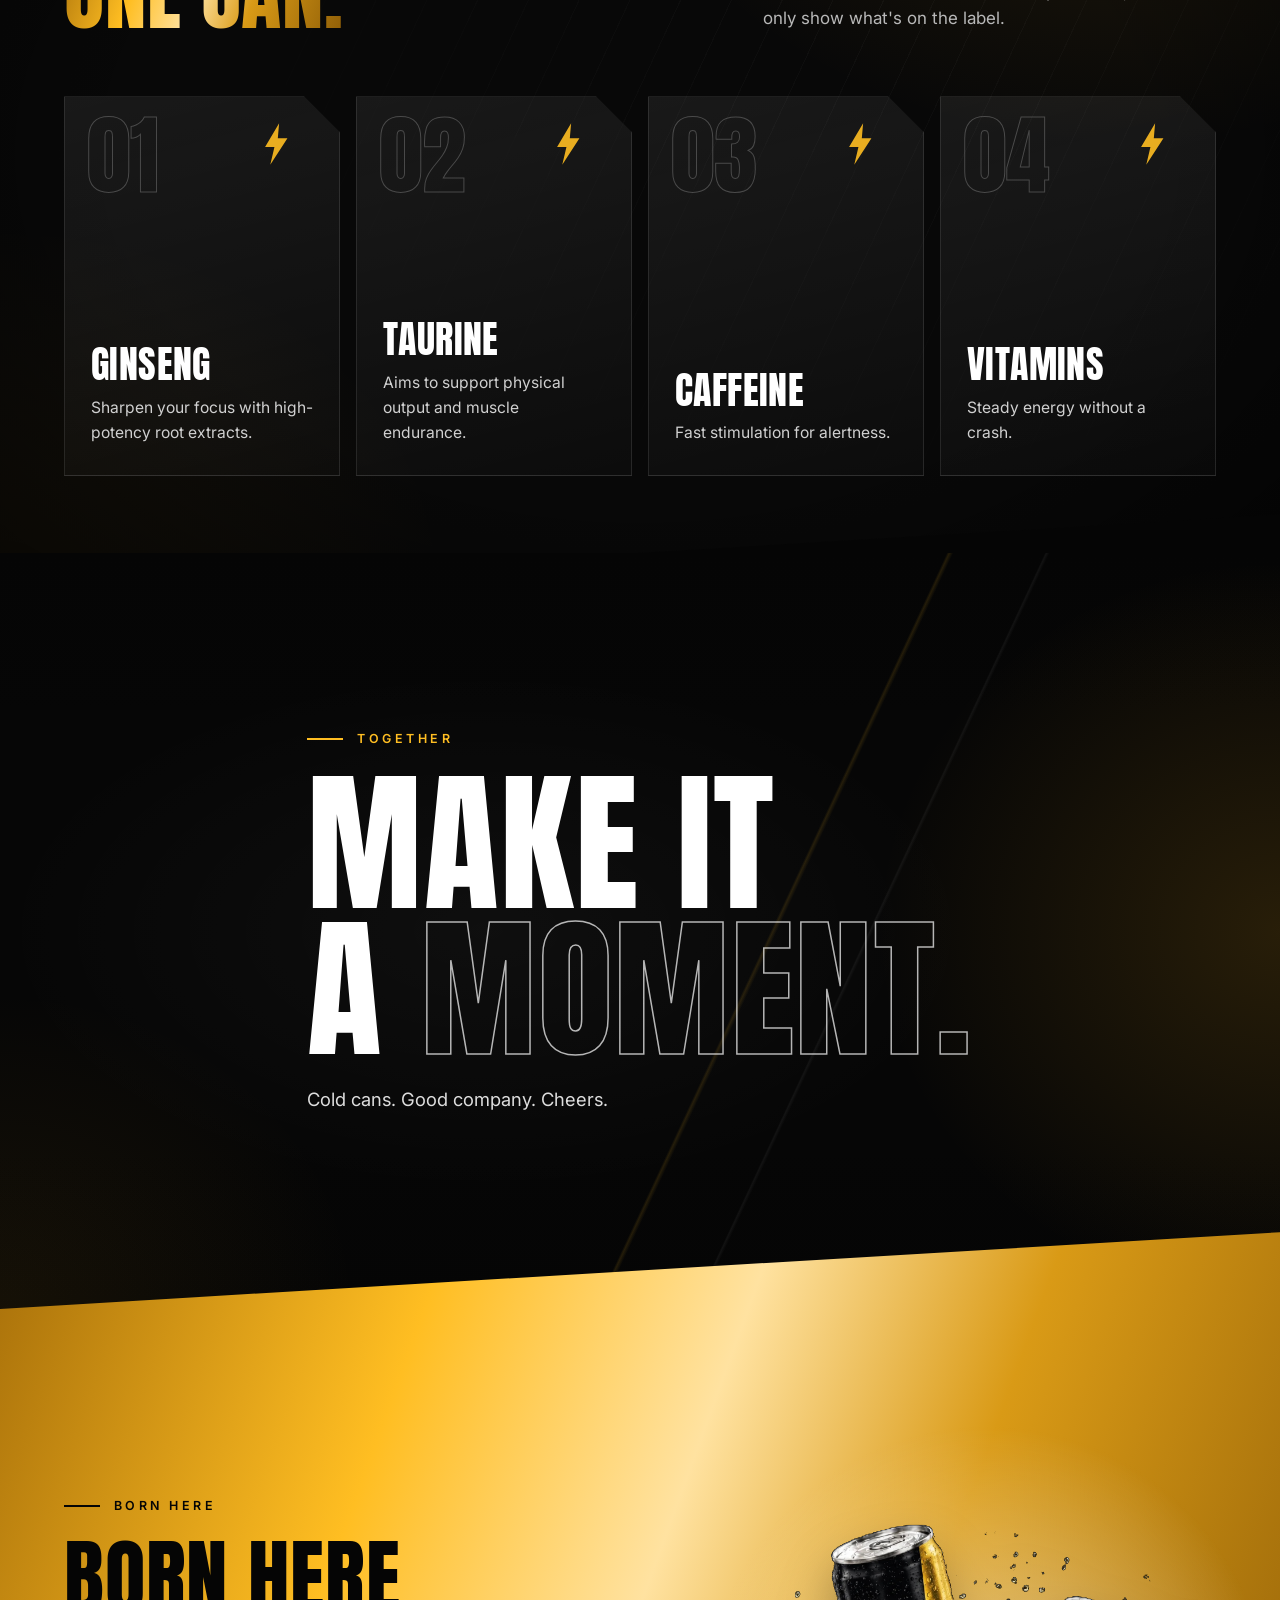
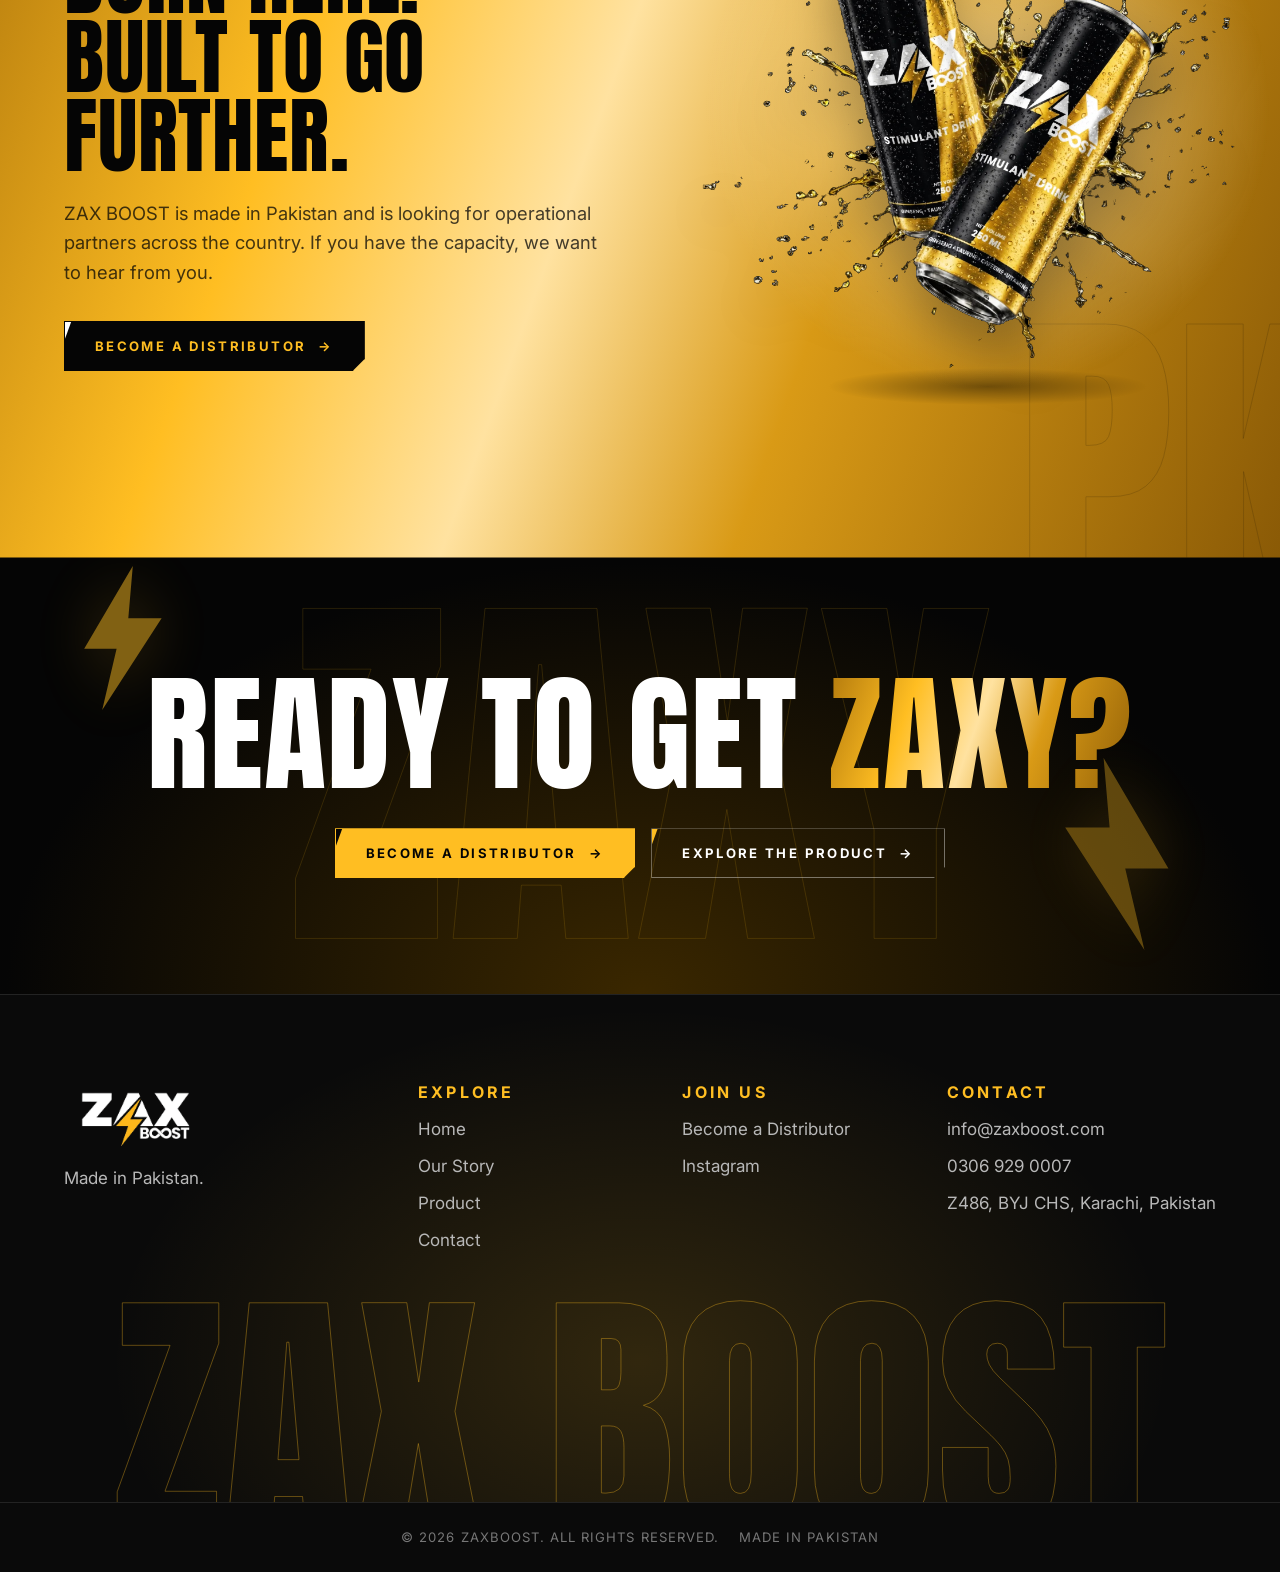
==== commit dd5351f0: "home page changes" ====
--- a/index.html
+++ b/index.html
@@ -9,7 +9,7 @@
 <meta property="og:image" content="assets/images/hero-splash-1.png">
 <meta name="theme-color" content="#050505">
 <link rel="icon" href="assets/images/logo.png">
-
+<link rel="preload" as="image" href="assets/images/hero-splash-1.png" fetchpriority="high">
 <link rel="preconnect" href="https://fonts.googleapis.com"><link rel="preconnect" href="https://fonts.gstatic.com" crossorigin>
 <link href="https://fonts.googleapis.com/css2?family=Anton&family=Inter:wght@400;600;700&display=swap" rel="stylesheet">
 <link rel="stylesheet" href="assets/css/style.css">
@@ -32,8 +32,11 @@
 <main id="main">
 
 <section class="hero" id="top">
-  <div class="hero-bg" aria-hidden="true"><i class="hb-glow"></i><i class="hb-lines"></i><i class="hb-geo"></i><i class="hb-vignette"></i></div>
+  <div class="hero-still"><img src="assets/images/hero-splash-1.png" alt="A ZAX BOOST can erupting from golden liquid and black rock" fetchpriority="high" width="2057" height="765"></div>
+  <div class="hero-video-wrap" aria-hidden="true"><video class="hero-video" data-hero autoplay muted loop playsinline preload="auto" poster="assets/images/hero-splash-1.png" tabindex="-1"><source src="assets/videos/video-a.mp4" type="video/mp4"></video></div>
+  <div class="hero-glow" aria-hidden="true"></div>
   <div class="hero-word" aria-hidden="true" data-speed=".1">ZAX</div>
+  <canvas id="sparks" aria-hidden="true"></canvas>
   <div class="wrap"><div class="hero-copy">
     <div class="eyebrow">Stimulant Drink · 250 ml</div>
     <h1 data-split data-now>Too cool.<br><em class="shine" style="font-style:normal">Too Zaxy.</em></h1>
@@ -74,7 +77,13 @@
       <p class="reveal d1" style="margin-top:26px;max-width:30em;font-size:1.1rem">One can. 250 ml. Black and gold packaging with the lightning bolt front and centre, ready to go.</p>
       <div class="btn-row reveal d2"><a class="btn" href="product/">See the product</a><a class="btn ghost" href="#ingredients">What's inside</a></div>
     </div>
-    <div class="can-hero"><div class="can-glow" aria-hidden="true"></div><div class="can-floor" aria-hidden="true"></div><img class="can-img" src="assets/images/can-transparent.png" alt="ZAX BOOST stimulant drink cans, black and gold" width="1080" height="1080" loading="lazy"></div>
+    <div class="sc-visual reveal rv-scale" data-tilt>
+  <div class="sc-border"><div class="sc-frame"><img src="assets/images/can-renders.jpg" alt="Two ZAX BOOST cans bursting through golden liquid on black" width="1080" height="1080" loading="lazy"><span class="sc-sweep" aria-hidden="true"></span></div></div>
+  <div class="sc-tag t1"><b>250 ml</b><small>Net volume</small></div>
+  <div class="sc-tag t2"><b>Stimulant drink</b><small>On the can</small></div>
+  <div class="sc-tag t3"><b>Ginseng · Taurine · Caffeine · Vitamins</b></div>
+  <svg class="ring-text" viewBox="0 0 120 120" aria-hidden="true"><defs><path id="rp" d="M60 60m-46 0a46 46 0 1 1 92 0a46 46 0 1 1-92 0"/></defs><text><textPath href="#rp" textLength="286" lengthAdjust="spacing">Boost · Charge · Repeat · Zaxy ·</textPath></text></svg>
+</div>
   </div>
 </section>
 
@@ -86,12 +95,15 @@
   <span class="tag">ZAX BOOST — film</span>
 </section>
 
-<section class="section campaign"><div class="wrap"><div class="eyebrow">The campaign</div><h2 data-split>Five looks.<br><span class="gold">One can.</span></h2></div>
-  <div class="slider" data-slider data-interval="6500" role="region" aria-roledescription="carousel" aria-label="ZAX BOOST campaign" tabindex="0"><div class="slides"><article class="slide fx-frame" data-dir="left" role="group" aria-roledescription="slide" aria-label="1 of 5" data-first><div class="slide-bg"><img src="assets/images/product-on-ice.png" alt="" loading="lazy" draggable="false"></div><div class="slide-copy"><div class="eyebrow">Ice cold</div><h3>Chilled.</h3><p>Best served cold. The can looks as sharp in the ice as it does in your hand.</p></div><div class="slide-fg"><div class="plx"><img src="assets/images/product-on-ice.png" alt="A ZAX BOOST can resting on ice" loading="lazy" draggable="false"></div></div></article><article class="slide fx-frame" data-dir="up" role="group" aria-roledescription="slide" aria-label="2 of 5"><div class="slide-bg"><img src="assets/images/product-pedestal.png" alt="" loading="lazy" draggable="false"></div><div class="slide-copy"><div class="eyebrow">Studio</div><h3>Stripped back.</h3><p>Black, gold and nothing else. One can on stone, one beam of light.</p></div><div class="slide-fg"><div class="plx"><img src="assets/images/product-pedestal.png" alt="A ZAX BOOST can on a black stone pedestal with a ring of golden light" loading="lazy" draggable="false"></div></div></article><article class="slide fx-frame" data-dir="right" role="group" aria-roledescription="slide" aria-label="3 of 5"><div class="slide-bg"><img src="assets/images/ice-splash-action.png" alt="" loading="lazy" draggable="false"></div><div class="slide-copy"><div class="eyebrow">In motion</div><h3>Cold, loud, fast.</h3><p>Ice, liquid and a can caught mid-air.</p></div><div class="slide-fg"><div class="plx"><img src="assets/images/ice-splash-action.png" alt="A ZAX BOOST can mid-air with ice cubes and a golden splash" loading="lazy" draggable="false"></div></div></article><article class="slide fx-frame" data-dir="left" role="group" aria-roledescription="slide" aria-label="4 of 5"><div class="slide-bg"><img src="assets/images/double-can-splash.png" alt="" loading="lazy" draggable="false"></div><div class="slide-copy"><div class="eyebrow">Together</div><h3>Double up.</h3><p>Two cans, one idea: boost, charge, repeat.</p></div><div class="slide-fg"><div class="plx"><img src="assets/images/double-can-splash.png" alt="Two ZAX BOOST cans at angles in a golden liquid splash" loading="lazy" draggable="false"></div></div></article><article class="slide fx-frame" data-dir="up" role="group" aria-roledescription="slide" aria-label="5 of 5"><div class="slide-bg"><img src="assets/images/home-section-2.png" alt="" loading="lazy" draggable="false"></div><div class="slide-copy"><div class="eyebrow">Made to be noticed</div><h3>Fresh pour.</h3><p>A cold can, a gold bolt, condensation catching the light.</p></div><div class="slide-fg"><div class="plx"><img src="assets/images/home-section-2.png" alt="A ZAX BOOST can with golden liquid running down its sides" loading="lazy" draggable="false"></div></div></article></div><div class="slider-ui"><div class="slider-count" aria-live="off"><b data-cur>01</b><span>/ 05</span></div><div class="slider-bars" role="tablist" aria-label="Choose slide"><button type="button" role="tab" class="bar" aria-label="Slide 1: Chilled."><i></i></button><button type="button" role="tab" class="bar" aria-label="Slide 2: Stripped back."><i></i></button><button type="button" role="tab" class="bar" aria-label="Slide 3: Cold, loud, fast."><i></i></button><button type="button" role="tab" class="bar" aria-label="Slide 4: Double up."><i></i></button><button type="button" role="tab" class="bar" aria-label="Slide 5: Fresh pour."><i></i></button></div><div class="slider-ctrl"><button type="button" data-slide="prev" aria-label="Previous slide">←</button><button type="button" data-slide="next" aria-label="Next slide">→</button></div></div></div>
+<section class="section" style="padding-bottom:clamp(60px,8vw,110px)">
+  <div class="wrap rail-head">
+    <div><div class="eyebrow">The campaign</div><h2 data-split>Seen it<br><span class="gold">yet?</span></h2></div>
+    <div class="rail-ctrl"><button type="button" data-rail="prev" aria-label="Previous images">←</button><button type="button" data-rail="next" aria-label="Next images">→</button></div>
+  </div>
+  <div class="rail-wrap"><div class="rail" tabindex="0" aria-label="Campaign gallery, scroll horizontally"><figure class="rail-item" style="--op:78% 50%"><img src="assets/images/hero-splash-1.png" alt="ZAX BOOST can erupting from golden liquid and black rock" loading="lazy" draggable="false"><figcaption>Golden eruption</figcaption></figure><figure class="rail-item"><img src="assets/images/double-can-splash.png" alt="Two ZAX BOOST cans in a liquid splash" loading="lazy" draggable="false"><figcaption>Double up</figcaption></figure><figure class="rail-item"><img src="assets/images/macro-can-detail.png" alt="Close-up of a cold ZAX BOOST can lid" loading="lazy" draggable="false"><figcaption>The detail</figcaption></figure><figure class="rail-item"><img src="assets/images/hands-toasting.png" alt="Two hands toasting ZAX BOOST cans" loading="lazy" draggable="false"><figcaption>Make it a moment</figcaption></figure><figure class="rail-item"><img src="assets/images/product-pedestal.png" alt="ZAX BOOST can on a black stone pedestal" loading="lazy" draggable="false"><figcaption>On the rocks</figcaption></figure><figure class="rail-item"><img src="assets/images/ice-splash-action.png" alt="ZAX BOOST can mid-splash with ice cubes" loading="lazy" draggable="false"><figcaption>Ice cold</figcaption></figure><figure class="rail-item"><img src="assets/images/product-on-ice.png" alt="ZAX BOOST can on ice with golden splash" loading="lazy" draggable="false"><figcaption>Chilled</figcaption></figure></div></div>
 </section>
 
 <section class="section ingredients cut-both" id="ingredients" style="margin-block:calc(var(--cut) * -.5)">
-  <video class="bgvid" muted loop playsinline preload="none" poster="assets/images/ice-splash-action.png" data-src="assets/videos/video-c.mp4" aria-hidden="true" tabindex="-1"></video>
   <div class="wrap">
     <div class="ingr-head">
       <div><div class="eyebrow">Zaxy inside</div><h2 data-split>Four things.<br><span class="metal">One can.</span></h2></div>
@@ -119,7 +131,7 @@
       <p class="reveal d1" style="margin-top:24px;max-width:32em;font-size:1.15rem">ZAX BOOST is made in Pakistan and is looking for operational partners across the country. If you have the capacity, we want to hear from you.</p>
       <div class="btn-row reveal d2"><a class="btn dark" href="distributor/">Become a Distributor</a></div>
     </div>
-    <div class="frame reveal rv-scale" style="aspect-ratio:424/498"><img src="assets/images/macro-can-detail.png" alt="Close-up of a cold ZAX BOOST can lid with condensation" loading="lazy" width="424" height="498"></div>
+    <div class="can-float"><div class="can-shade" aria-hidden="true"></div><img class="can-img" src="assets/images/can-cutout.png" alt="ZAX BOOST stimulant drink cans, black and gold" width="1080" height="1080" loading="lazy"></div>
   </div>
 </section>
 
--- a/assets/css/style.css
+++ b/assets/css/style.css
@@ -87,7 +87,18 @@
 
 /* hero */
 .hero{position:relative;min-height:100svh;display:flex;align-items:center;overflow:hidden;background:var(--obsidian);isolation:isolate}
+.hero-still{position:absolute;inset:0;z-index:0;transition:opacity 1.2s .3s}
+.hero-still img{width:100%;height:100%;object-fit:cover;object-position:78% 50%;transform:scale(1.08);animation:heroZoom 2.4s var(--ease) forwards}
+@keyframes heroZoom{to{transform:none}}
+.hero-video-wrap{position:absolute;top:0;bottom:0;right:-3%;width:78%;z-index:1;opacity:0;transition:opacity 1.2s;-webkit-mask-image:linear-gradient(90deg,transparent 0,#000 30%);mask-image:linear-gradient(90deg,transparent 0,#000 30%)}
+.hero-video{width:100%;height:100%;object-fit:cover}
+.hero.is-playing .hero-video-wrap{opacity:1}
+.hero.is-playing .hero-still{opacity:0}
+.hero-glow{position:absolute;right:8%;top:14%;width:50vw;height:50vw;max-width:760px;max-height:760px;border-radius:50%;background:radial-gradient(circle,rgba(255,190,34,.3),transparent 62%);z-index:1;animation:pulse 6s ease-in-out infinite;pointer-events:none}
+@keyframes pulse{50%{transform:scale(1.12);opacity:.65}}
 .hero-word{position:absolute;left:-1vw;bottom:-5vw;z-index:1;font-family:var(--display);font-size:32vw;line-height:.8;color:transparent;-webkit-text-stroke:1px rgba(255,190,34,.18);pointer-events:none;white-space:nowrap;user-select:none}
+#sparks{position:absolute;inset:0;width:100%;height:100%;z-index:2;pointer-events:none}
+.hero::after{content:"";position:absolute;inset:0;z-index:2;background:linear-gradient(90deg,rgba(5,5,5,.92) 0%,rgba(5,5,5,.55) 36%,transparent 60%),linear-gradient(0deg,var(--obsidian) 0,transparent 20%);pointer-events:none}
 .hero .wrap{z-index:3;padding-top:var(--header);width:100%}
 .hero-copy{max-width:min(720px,56vw)}
 .hero h1{font-size:clamp(3.2rem,9.5vw,9rem)}
@@ -147,21 +158,31 @@
 .cine h2{font-size:clamp(3rem,10vw,9.5rem)}
 .cine .tag{position:absolute;right:var(--gutter);bottom:30px;z-index:2;font-size:.7rem;letter-spacing:.3em;text-transform:uppercase;color:var(--grey)}
 
+/* campaign rail */
+.rail-head{display:flex;justify-content:space-between;align-items:flex-end;gap:20px;flex-wrap:wrap;margin-bottom:40px}
+.rail-ctrl{display:flex;gap:10px}
+.rail-ctrl button{width:54px;height:54px;border:1.5px solid rgba(255,255,255,.35);background:transparent;color:#fff;font-size:1.3rem;cursor:pointer;transition:.3s}
+.rail-ctrl button:hover{background:var(--gold-hot);border-color:var(--gold-hot);color:#000}
+.rail{display:flex;gap:18px;overflow-x:auto;scroll-snap-type:x proximity;padding:0 var(--gutter) 28px;scrollbar-width:thin;scrollbar-color:var(--gold) transparent;cursor:grab}
+.rail.drag{cursor:grabbing;scroll-snap-type:none}
+.rail-item{flex:0 0 auto;width:clamp(240px,24vw,340px);aspect-ratio:4/5;scroll-snap-align:start;position:relative;overflow:hidden;background:#000;margin:0}
+.rail-item img{width:100%;height:100%;object-fit:cover;object-position:var(--op,50% 50%);transition:transform 1.4s var(--ease);-webkit-user-drag:none;user-select:none}
+.rail-item:hover img{transform:scale(1.06)}
+.rail-item figcaption{position:absolute;left:18px;bottom:16px;font-family:var(--display);text-transform:uppercase;font-size:1.4rem;text-shadow:0 2px 14px #000;z-index:2}
+.rail-item::after{content:"";position:absolute;inset:0;background:linear-gradient(0deg,rgba(0,0,0,.6),transparent 40%);pointer-events:none}
 
 /* ingredients */
-.ingredients{background:var(--black);overflow:hidden}
-.ingredients .bgvid{opacity:.4;mix-blend-mode:screen}
-.ingredients::before{content:"";position:absolute;inset:0;z-index:1;background:linear-gradient(90deg,var(--black) 0,rgba(10,10,10,.6) 55%,rgba(10,10,10,.85));pointer-events:none}
 .ingredients .wrap{z-index:2}
 
 /* lifestyle */
+.moment .wrap{z-index:2}
+.moment h2{font-size:clamp(3.4rem,12vw,11rem)}
 
 /* distributor / gold panel */
 .panel-gold{background:var(--metal);color:#050505;overflow:hidden}
 .panel-gold p{color:rgba(5,5,5,.75)}
 .panel-gold .eyebrow{color:#050505}.panel-gold .eyebrow::before{background:#050505}
 .panel-gold .bg-word{-webkit-text-stroke:1px rgba(0,0,0,.14);font-size:clamp(9rem,26vw,24rem);right:-4vw;bottom:-6vw}
-.panel-gold .frame{max-width:420px;margin-inline:auto;box-shadow:0 40px 80px rgba(0,0,0,.45);transform:rotate(2.5deg)}
 .rule{height:2px;background:var(--metal);transform:scaleX(0);transform-origin:left;transition:transform 1.4s var(--ease)}
 .rule.in{transform:none}
 .no-js .rule{transform:none}
@@ -250,9 +271,15 @@
     .cards-row{grid-template-columns:1fr 1fr}
   .facts{grid-template-columns:1fr 1fr}
   .foot-grid{grid-template-columns:1fr 1fr}
+      .hero{align-items:flex-end}
+  .hero-still{inset:0 0 auto 0;height:64%}
+  .hero-video-wrap{inset:0 0 auto 0;width:100%;height:64%;right:0;-webkit-mask-image:linear-gradient(0deg,transparent 0,#000 30%);mask-image:linear-gradient(0deg,transparent 0,#000 30%)}
+  .hero-glow{top:2%;right:-10%;width:90vw;height:90vw}
+  .hero::after{background:linear-gradient(0deg,var(--obsidian) 22%,rgba(5,5,5,.6) 48%,transparent 70%)}
   .hero-copy{max-width:none;padding-bottom:70px}
   .hero-word{font-size:46vw;bottom:auto;top:12%}
   .scroll-cue{display:none}
+  .rail-item{width:68vw}
   .cine::after{background:linear-gradient(0deg,rgba(5,5,5,.9),rgba(5,5,5,.2) 70%)}
   .cine{align-items:flex-end;padding-bottom:70px}
   .to-top{right:14px;bottom:14px}
@@ -269,6 +296,7 @@
   *,*::before,*::after{animation-duration:.001ms!important;animation-iteration-count:1!important;transition-duration:.001ms!important;transition-delay:0s!important;scroll-behavior:auto!important}
   .js .reveal,.js .clip,.js [data-split] .wi,.rule{opacity:1;transform:none;clip-path:none}
   .hero p.lead,.hero .btn-row{opacity:1;transform:none}
+  #sparks,.cursor-dot,.cursor-ring{display:none}
   .ribbon-track{animation:none}
 }
 
@@ -367,81 +395,12 @@
   .sc-tag.t3 b{font-size:.8rem}
 }
 
-/* photographic grade: pull saturation/contrast back so upscaled renders read less synthetic */
-.visually-hidden{position:absolute;width:1px;height:1px;overflow:hidden;clip:rect(0 0 0 0);white-space:nowrap}
-
-/* campaign slider */
-.campaign{padding-bottom:clamp(50px,7vw,100px)}
-.campaign .wrap{margin-bottom:36px}
-.slider{position:relative;height:clamp(560px,84svh,800px);overflow:hidden;background:#050505;touch-action:pan-y;user-select:none;outline-offset:-4px}
-.slide{position:absolute;inset:0;opacity:0;visibility:hidden;transition:opacity 1.1s var(--ease),visibility 0s 1.1s;display:grid;grid-template-columns:minmax(0,1fr) minmax(0,1fr);align-items:center;padding:0 var(--gutter);gap:clamp(20px,4vw,70px)}
-.slide.is-active{opacity:1;visibility:visible;transition:opacity 1.1s var(--ease),visibility 0s}
-.slide-bg{position:absolute;inset:0;overflow:hidden;z-index:0;background:#0a0a0a}
-.slide-bg img{width:100%;height:100%;object-fit:cover;object-position:var(--pos,50% 50%);transform:scale(1.18);transition:transform 9s linear;will-change:transform}
-.slide.is-active .slide-bg img{transform:scale(1.08)}
-.fx-frame .slide-bg img{filter:blur(34px) brightness(.42) saturate(.85);transform:scale(1.35)}
-.fx-frame.is-active .slide-bg img{transform:scale(1.22)}
-.fx-wide .slide-bg::after,.fx-frame .slide-bg::after{content:"";position:absolute;inset:0}
-.fx-wide .slide-bg::after{background:linear-gradient(90deg,rgba(5,5,5,.88),rgba(5,5,5,.35) 50%,transparent 75%),linear-gradient(0deg,rgba(5,5,5,.6),transparent 40%)}
-.fx-frame .slide-bg::after{background:radial-gradient(ellipse at 70% 50%,transparent,rgba(5,5,5,.55) 75%),linear-gradient(90deg,rgba(5,5,5,.5),transparent 60%)}
-.fx-wide{grid-template-columns:minmax(0,.9fr) minmax(0,1.1fr)}
-.slide-copy{position:relative;z-index:2;max-width:520px;padding-bottom:30px}
-.slide-copy>*{opacity:0;transform:translateY(26px);transition:opacity .9s var(--ease),transform .9s var(--ease)}
-.slide.is-active .slide-copy>*{opacity:1;transform:none}
-.slide.is-active .slide-copy>:nth-child(1){transition-delay:.35s}
-.slide.is-active .slide-copy>:nth-child(2){transition-delay:.5s}
-.slide.is-active .slide-copy>:nth-child(3){transition-delay:.7s}
-.slide-copy h3{font-size:clamp(2.8rem,7vw,6.5rem);line-height:.92;margin-bottom:18px}
-.slide-copy p{font-size:1.1rem;color:#d4d4d4;max-width:24em;margin:0}
-.slide-fg{position:relative;z-index:1;height:100%;max-height:min(100%,640px);padding:clamp(70px,9vh,110px) 0;display:flex;justify-content:center;align-items:center;opacity:0;transition:opacity 1.1s var(--ease) .15s,transform 1.4s var(--ease) .15s;transform:translate3d(var(--fx,0),var(--fy,0),0) scale(.95)}
-.slide[data-dir="left"]{--fx:-70px}.slide[data-dir="right"]{--fx:70px}.slide[data-dir="up"]{--fy:60px}
-.slide.is-active .slide-fg{opacity:1;transform:none}
-.plx{height:100%;display:flex;transform:translate3d(calc(var(--px,0) * -16px),calc(var(--py,0) * -10px),0);transition:transform .4s ease-out}
-.slide-fg img{height:100%;width:auto;max-width:100%;object-fit:contain;box-shadow:0 40px 90px rgba(0,0,0,.65),0 0 0 1px rgba(255,255,255,.06)}
-.slider-ui{position:absolute;left:var(--gutter);right:var(--gutter);bottom:clamp(18px,3vh,30px);z-index:5;display:flex;align-items:center;gap:clamp(14px,3vw,36px)}
-.slider-count{font-family:var(--display);font-size:1.5rem;letter-spacing:.06em;white-space:nowrap}
-.slider-count b{font-weight:400;color:var(--gold-hot)}.slider-count span{color:#777;font-size:1rem;margin-left:6px}
-.slider-bars{flex:1;display:flex;gap:8px}
-.bar{flex:1;height:22px;padding:0;background:none;border:0;cursor:pointer;position:relative}
-.bar::before{content:"";position:absolute;left:0;right:0;top:10px;height:2px;background:rgba(255,255,255,.22)}
-.bar i{position:absolute;left:0;top:10px;height:2px;width:100%;background:var(--metal);transform:scaleX(0);transform-origin:left}
-.bar.done i{transform:scaleX(1)}
-.bar.is-active i{animation:barfill var(--iv,6500ms) linear forwards}
-.slider.paused .bar.is-active i{animation-play-state:paused}
-.slider.manual .bar.is-active i{animation:none;transform:scaleX(1)}
-@keyframes barfill{to{transform:scaleX(1)}}
-.slider-ctrl{display:flex;gap:8px}
-.slider-ctrl button{width:50px;height:50px;border:1.5px solid rgba(255,255,255,.35);background:rgba(5,5,5,.5);color:#fff;font-size:1.2rem;cursor:pointer;transition:.3s}
-.slider-ctrl button:hover{background:var(--gold-hot);border-color:var(--gold-hot);color:#000}
-@media (max-width:960px){
-  .slider{height:auto;min-height:0;aspect-ratio:auto;height:min(92svh,760px)}
-  .slide,.fx-wide{grid-template-columns:1fr;grid-template-rows:auto minmax(0,1fr);align-content:start;padding-top:36px;gap:0}
-  .slide-copy{padding-bottom:0;max-width:none}
-  .slide-copy h3{font-size:clamp(2.4rem,11vw,4rem);margin-bottom:10px}
-  .slide-copy p{font-size:1rem}
-  .slide-fg{padding:18px 0 76px;max-height:none}
-  .fx-wide .slide-bg::after{background:linear-gradient(180deg,rgba(5,5,5,.9),rgba(5,5,5,.3) 55%,rgba(5,5,5,.7))}
-  .slider-count,.slider-ctrl{display:none}
-  .slide-bg img{object-position:var(--posm,var(--pos,50% 50%))}
-}
-@media (prefers-reduced-motion:reduce){
-  .slide-bg img{transform:none!important}
-  .slide-copy>*,.slide-fg{opacity:1;transform:none}
-}
-
-/* section 1: dark patterned hero (no video) */
-.hero{background:#050505}
-.hero-bg{position:absolute;inset:0;z-index:0;overflow:hidden}
-.hero-bg i{position:absolute;inset:0;display:block}
-.hb-glow{background:radial-gradient(ellipse 55% 65% at 78% 38%,rgba(217,154,22,.2),transparent 68%),radial-gradient(ellipse 45% 55% at 8% 100%,rgba(255,190,34,.07),transparent 70%),radial-gradient(ellipse 70% 60% at 30% 20%,#161616,transparent 70%);animation:ambient 9s ease-in-out infinite alternate}
-@keyframes ambient{to{opacity:.78}}
-.hb-lines{background:repeating-linear-gradient(115deg,rgba(255,255,255,.028) 0 1px,transparent 1px 44px);-webkit-mask-image:radial-gradient(ellipse 75% 85% at 80% 35%,#000,transparent 72%);mask-image:radial-gradient(ellipse 75% 85% at 80% 35%,#000,transparent 72%)}
-.hb-geo{background:url("data:image/svg+xml;utf8,<svg xmlns='http://www.w3.org/2000/svg' viewBox='0 0 1000 700' preserveAspectRatio='xMaxYMid slice'><g fill='none' stroke='%23ffbe22' stroke-opacity='.11' stroke-width='1.2'><path d='M700 -20 560 330h170L600 720'/><path d='M860 40 760 300h120L790 560' stroke-opacity='.07'/></g><g fill='%23ffbe22' fill-opacity='.025'><path d='M700 -20 560 330h170L600 720 1000 720V-20z'/></g></svg>") right center/cover no-repeat}
-.hb-vignette{background:radial-gradient(ellipse at 50% 45%,transparent 50%,rgba(0,0,0,.7) 100%),linear-gradient(0deg,#050505 0,transparent 18%)}
-.hero-word{-webkit-text-stroke-color:rgba(255,190,34,.09)}
-.hero .wrap{z-index:3}
-
-/* section 2: minimal black, controlled light (no imagery) */
+/* ingredients: dark minimal pattern, no video */
+.ingredients{position:relative;overflow:hidden;isolation:isolate;background:radial-gradient(ellipse 60% 70% at 88% 0%,rgba(217,154,22,.14),transparent 70%),radial-gradient(ellipse 50% 60% at 0% 100%,rgba(217,154,22,.07),transparent 70%),#080808}
+.ingredients::before{content:"";position:absolute;inset:0;z-index:-1;pointer-events:none;background:repeating-linear-gradient(115deg,rgba(255,255,255,.03) 0 1px,transparent 1px 46px);-webkit-mask-image:radial-gradient(ellipse 80% 90% at 70% 30%,#000,transparent 75%);mask-image:radial-gradient(ellipse 80% 90% at 70% 30%,#000,transparent 75%)}
+.ingredients::after{content:"";position:absolute;inset:0;z-index:-1;pointer-events:none;background:radial-gradient(ellipse at 50% 50%,transparent 55%,rgba(0,0,0,.6))}
+
+/* "Make it a moment": plain black with soft shading */
 .moment{position:relative;min-height:84vh;display:flex;align-items:center;overflow:hidden;background:#060606;isolation:isolate}
 .moment-bg{position:absolute;inset:0;z-index:-1}
 .moment-bg i{position:absolute;inset:0;display:block}
@@ -451,26 +410,13 @@
 .moment .wrap{z-index:2}
 .moment h2{font-size:clamp(3.4rem,12vw,11rem)}
 
-/* section 3: floating transparent can */
-.can-hero{position:relative;width:min(540px,100%);aspect-ratio:1;margin-inline:auto;display:grid;place-items:center}
-.can-glow{position:absolute;inset:6%;border-radius:50%;background:radial-gradient(circle,rgba(255,190,34,.34),rgba(217,154,22,.12) 45%,transparent 70%);animation:canGlow 5.5s ease-in-out infinite}
-.can-floor{position:absolute;left:22%;right:22%;bottom:5%;height:6%;border-radius:50%;background:radial-gradient(ellipse,rgba(0,0,0,.65),transparent 70%);animation:canFloor 5.5s ease-in-out infinite}
-.can-img{position:relative;width:100%;height:100%;object-fit:contain;animation:canFloat 5.5s ease-in-out infinite;will-change:transform}
-.can-img.is-blend{mix-blend-mode:screen;-webkit-mask-image:radial-gradient(circle,#000 62%,transparent 74%);mask-image:radial-gradient(circle,#000 62%,transparent 74%)}
-@keyframes canFloat{0%,100%{transform:translateY(7px) rotate(-1.2deg)}50%{transform:translateY(-8px) rotate(1.2deg)}}
-@keyframes canGlow{0%,100%{opacity:.7;transform:scale(.96)}50%{opacity:1;transform:scale(1.05)}}
-@keyframes canFloor{0%,100%{opacity:.9;transform:scaleX(1)}50%{opacity:.55;transform:scaleX(.88)}}
-@media (max-width:960px){
-  .hero{align-items:center}
-  .hero-copy{max-width:none;padding:30px 0 70px}
-  .hero-word{font-size:46vw;bottom:auto;top:12%}
-  .moment{min-height:64vh}
-  .can-hero{width:min(380px,82vw);margin-top:10px}
-}
-@media (prefers-reduced-motion:reduce){.can-img,.can-glow,.can-floor,.hb-glow{animation:none!important}}
-
-/* stack two-column layouts on tablet/mobile (must follow their base rules) */
-@media (max-width:960px){
-  .showcase-grid,.c-hero-grid,.c-form-grid{grid-template-columns:1fr}
-  .c-side{margin-inline:auto}
-}
+/* "Born here": slow floating can */
+.can-float{position:relative;width:min(680px,115%);aspect-ratio:1;margin-inline:auto;display:grid;place-items:center}
+.can-shade{position:absolute;inset:0;background:radial-gradient(circle at 50% 46%,rgba(255,244,214,.6),rgba(255,244,214,0) 62%);animation:canGlow 5.5s ease-in-out infinite}
+.can-shade::after{content:"";position:absolute;left:24%;right:24%;bottom:6%;height:6%;border-radius:50%;background:radial-gradient(ellipse,rgba(0,0,0,.4),transparent 70%);animation:canFloor 5.5s ease-in-out infinite}
+.can-img{position:relative;width:100%;height:100%;object-fit:contain;filter:drop-shadow(0 26px 24px rgba(0,0,0,.3));animation:canFloat 5.5s ease-in-out infinite}
+@keyframes canFloat{0%,100%{transform:translateY(7px) rotate(-1.2deg)}50%{transform:translateY(-9px) rotate(1.2deg)}}
+@keyframes canGlow{0%,100%{opacity:.7}50%{opacity:1}}
+@keyframes canFloor{0%,100%{opacity:.9;transform:scaleX(1)}50%{opacity:.5;transform:scaleX(.88)}}
+@media (max-width:960px){.moment{min-height:64vh}.can-float{width:min(480px,100%)}}
+@media (prefers-reduced-motion:reduce){.can-img,.can-shade,.can-shade::after{animation:none!important}}
